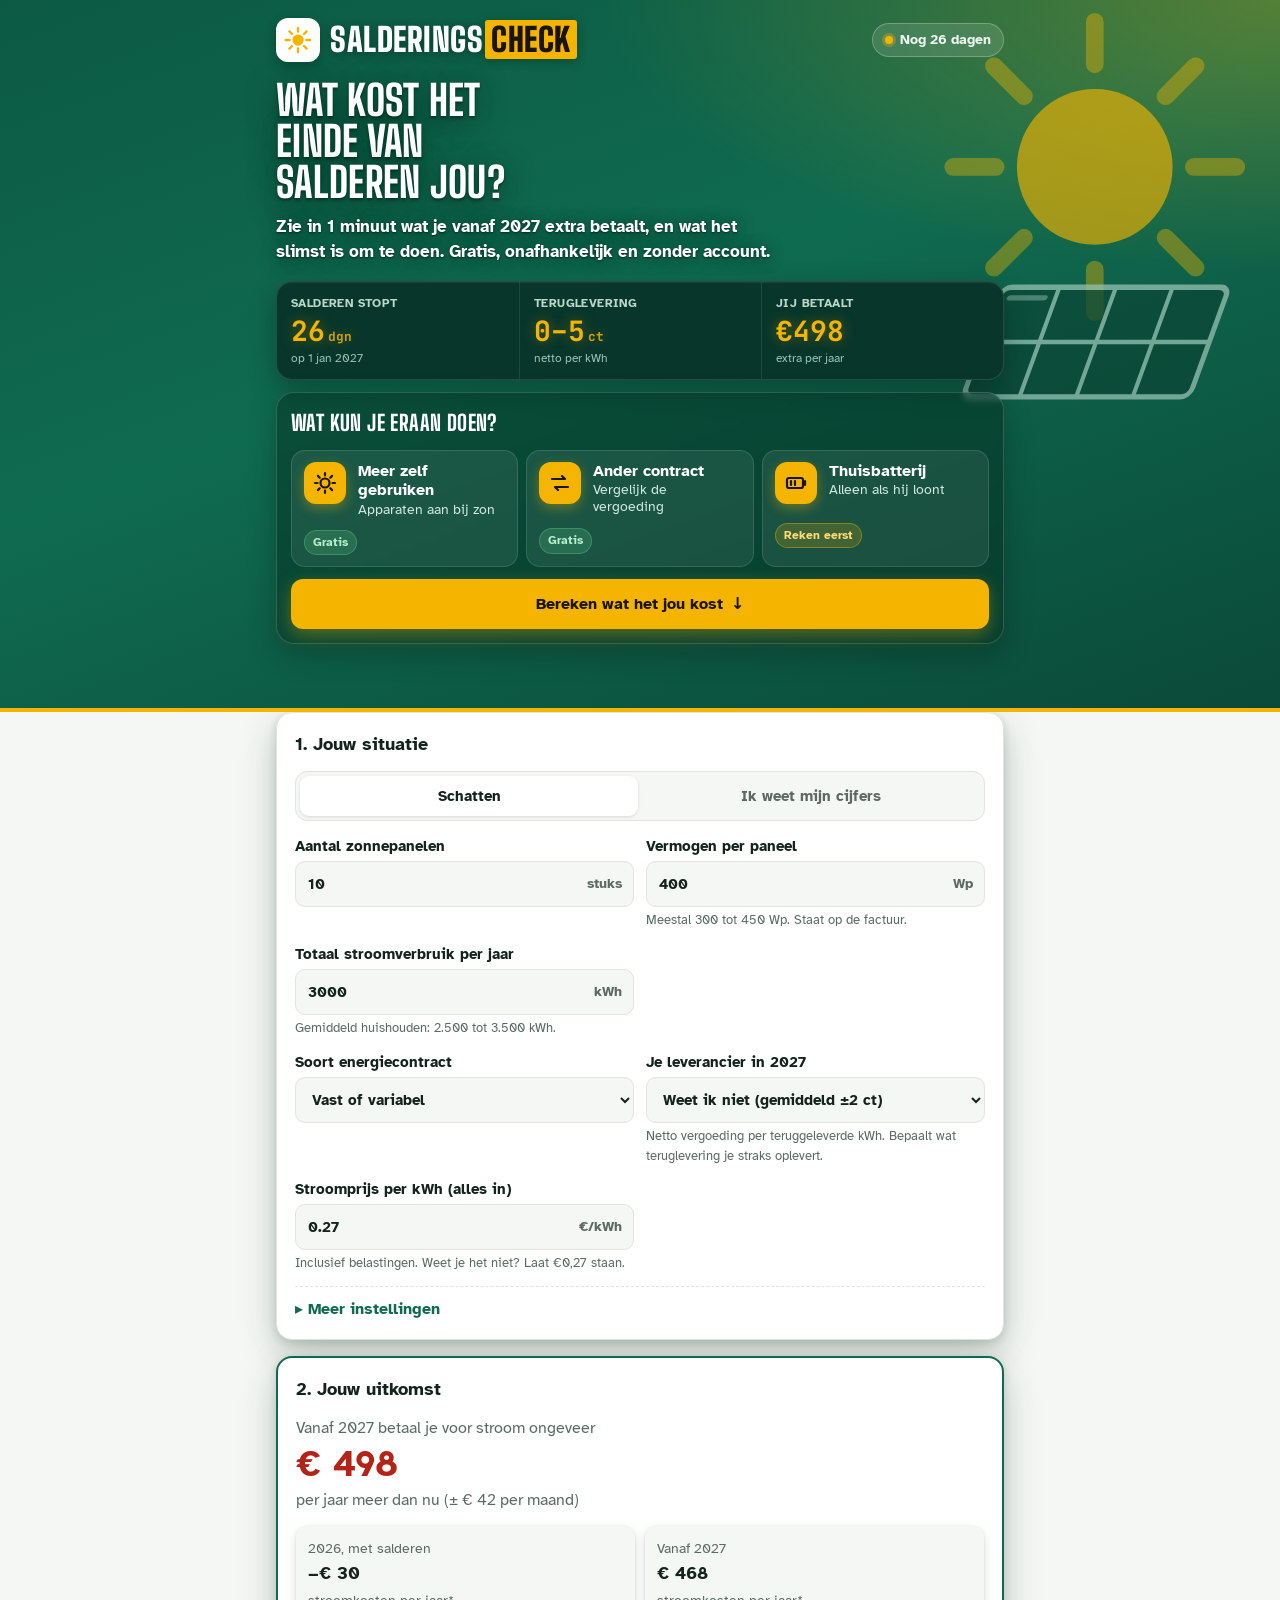
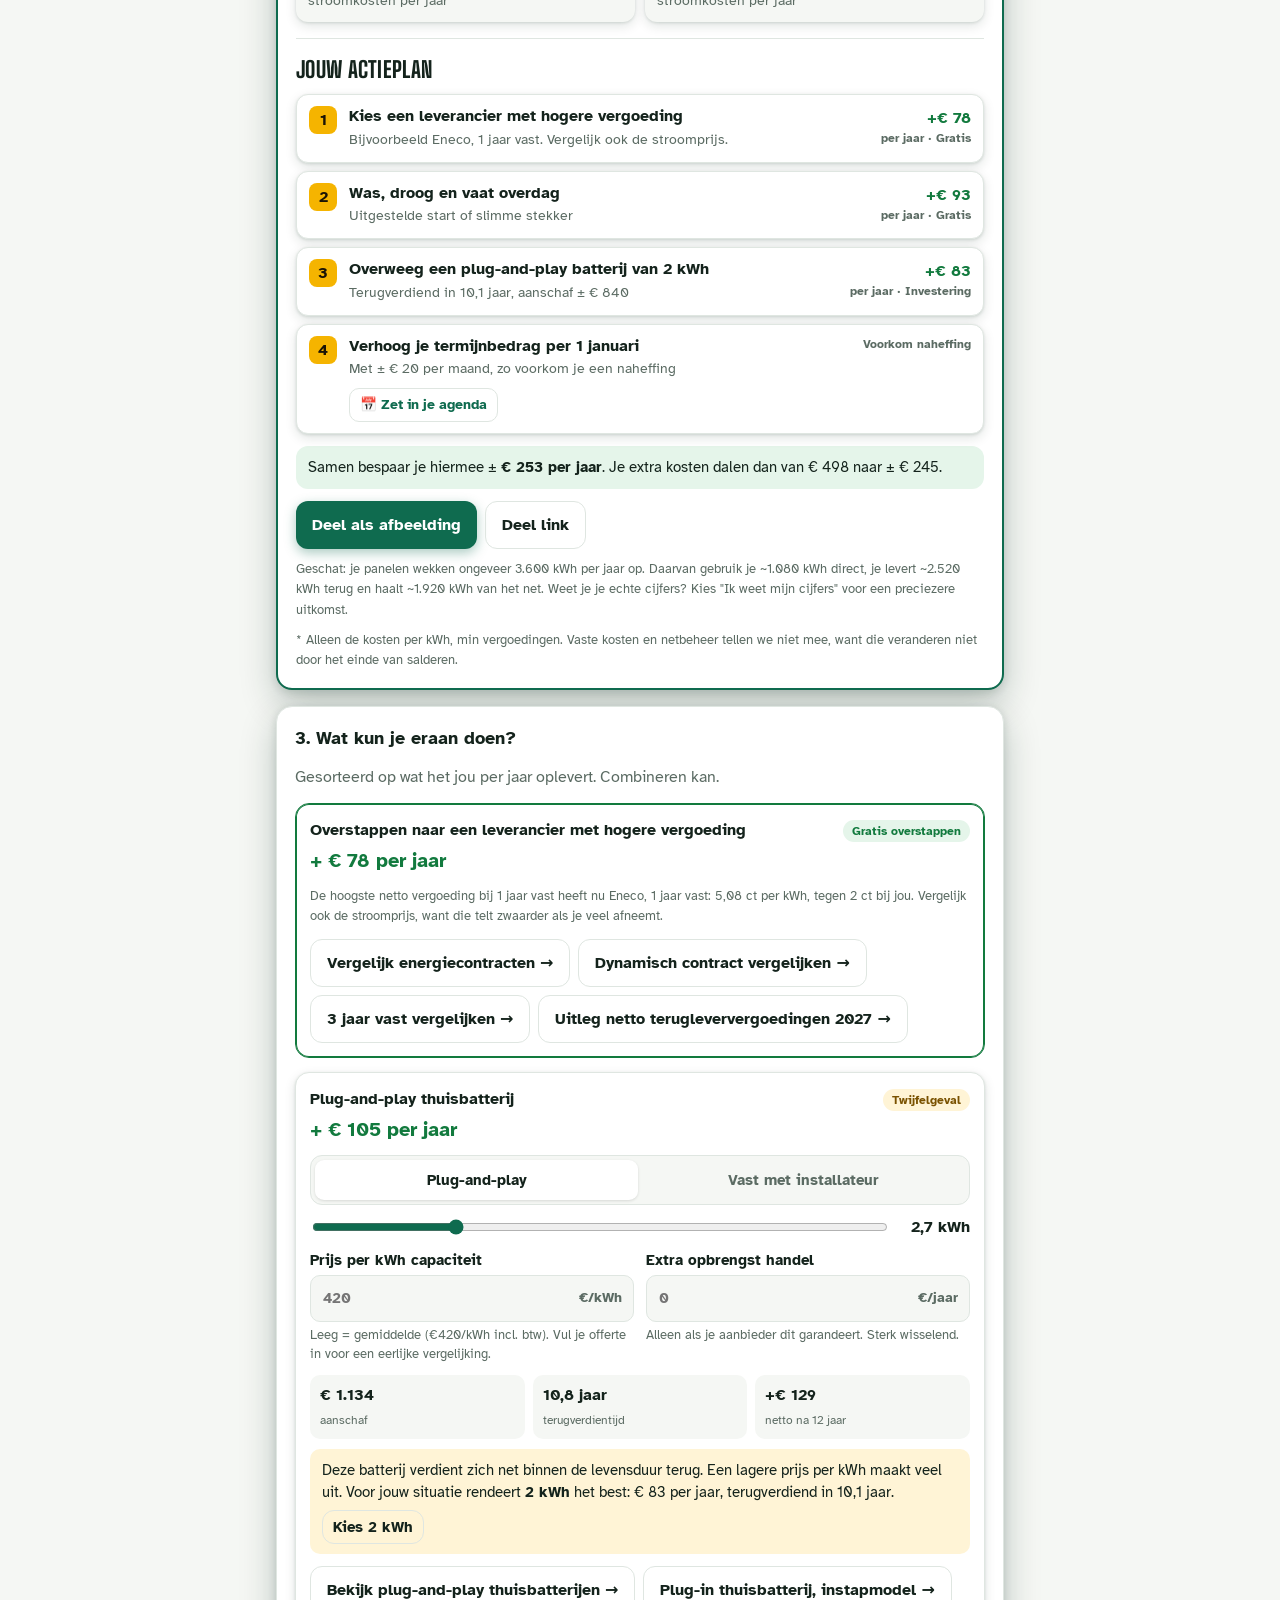
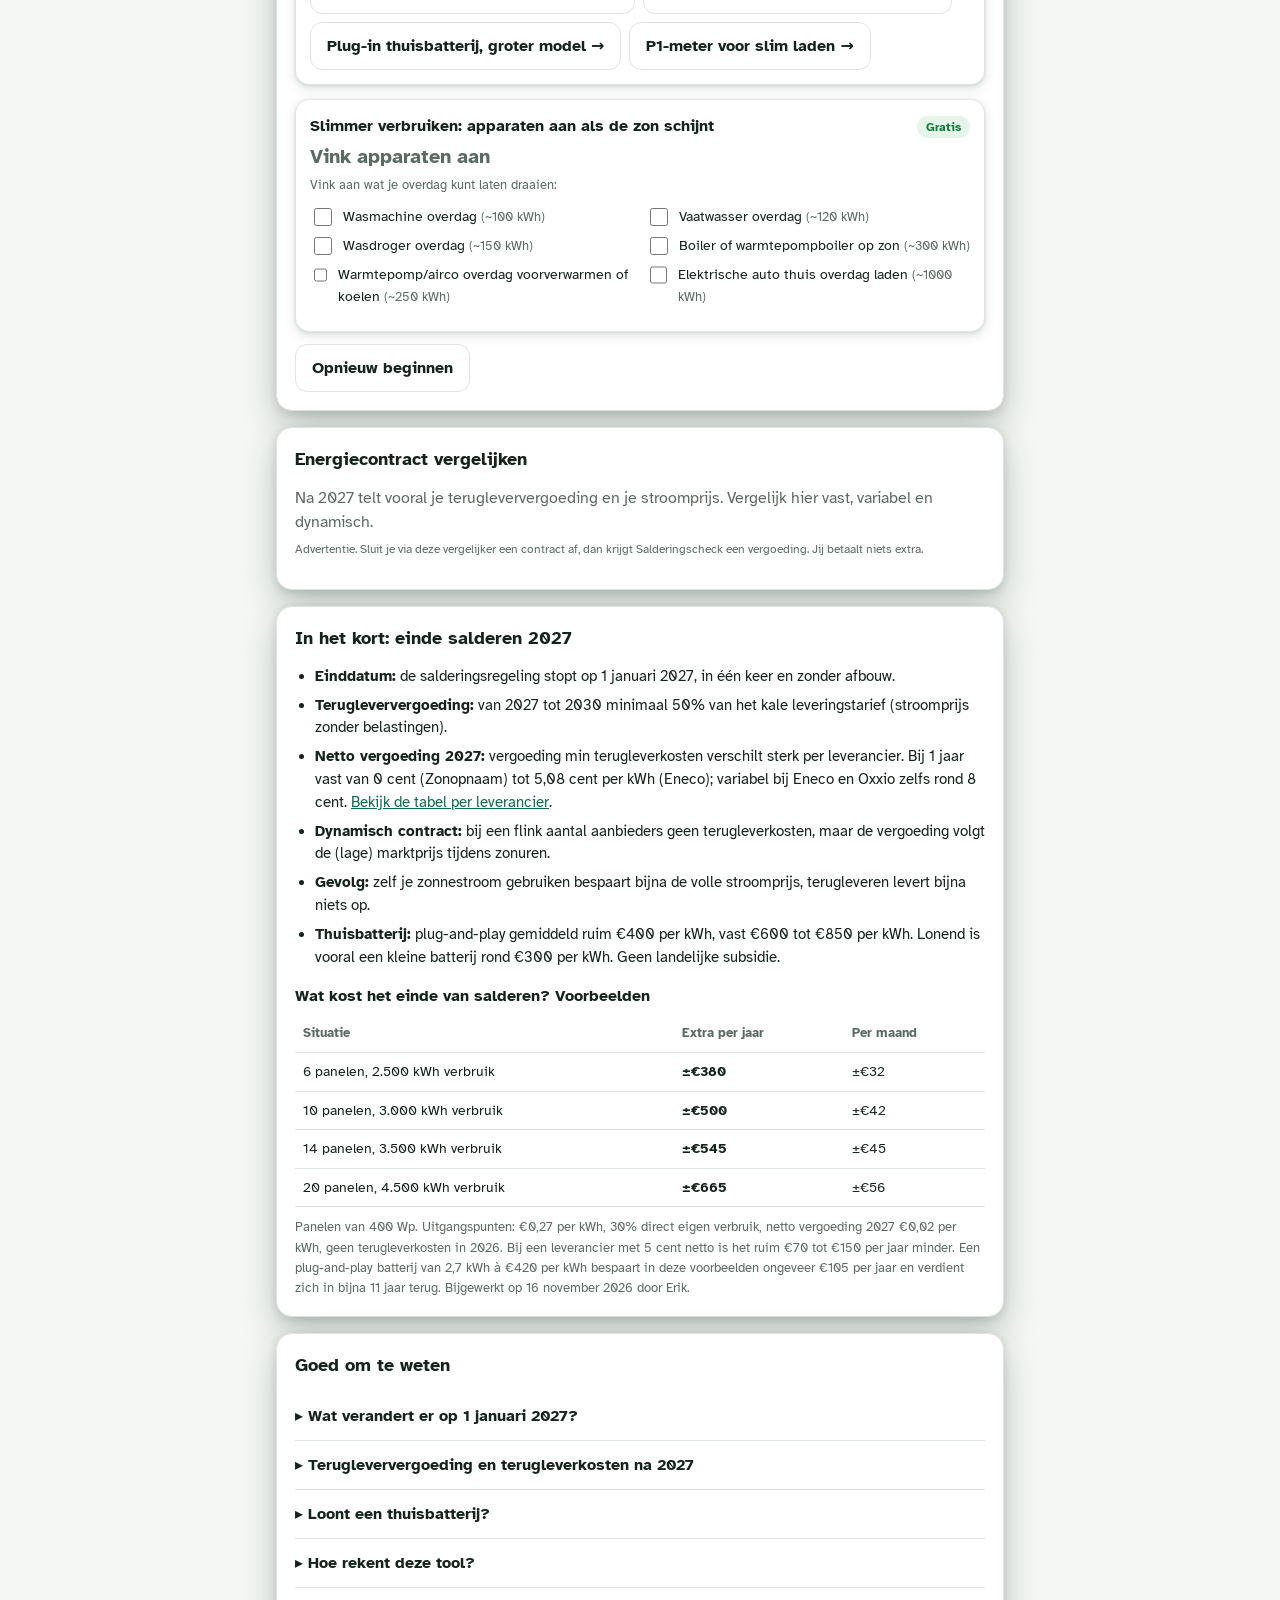
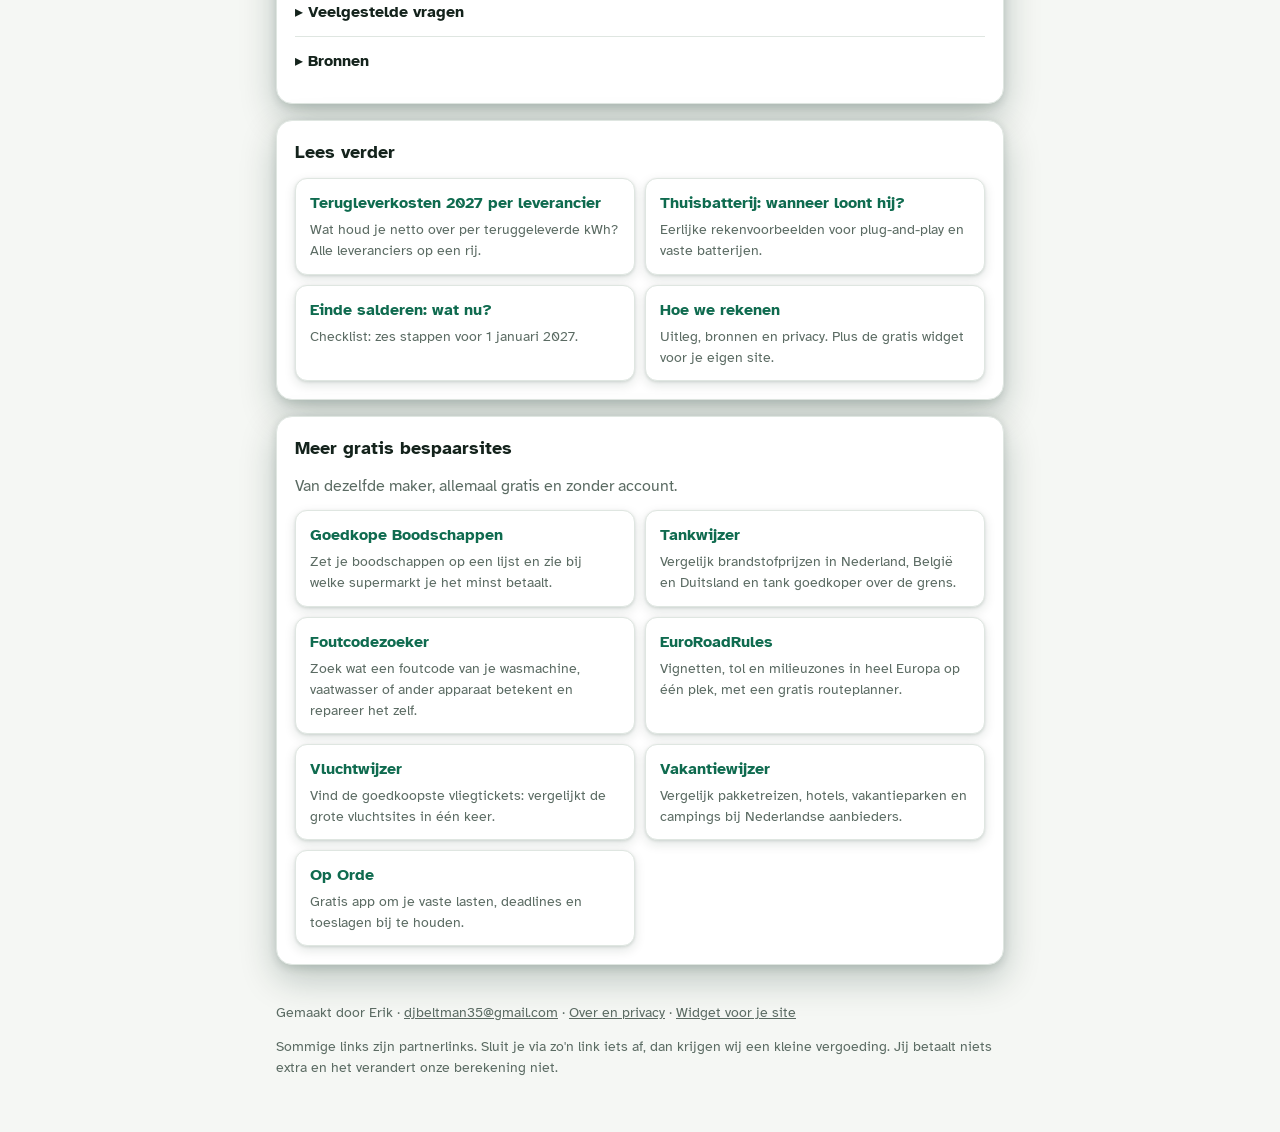
==== index.html @ 7d479063 "Energievergelijker: juiste widgetklasse; sw v23 Co-Authored-By: Claude Opus 5.5 <noreply@anthropic.c" ====
<!DOCTYPE html>
<html lang="nl">
<head>
<meta charset="utf-8">
<meta name="viewport" content="width=device-width, initial-scale=1, viewport-fit=cover">
<title>Salderingscheck 2027: wat kost het einde van salderen jou?</title>
<meta name="description" content="Bereken in 1 minuut wat het einde van de salderingsregeling op 1 januari 2027 jou kost, en of een thuisbatterij, ander contract of slimmer verbruik loont. Gratis, onafhankelijk en zonder registratie.">
<link rel="canonical" href="https://salderingscheck-nl.netlify.app/">
<script data-goatcounter="https://salderingscheck-nl.goatcounter.com/count" async src="//gc.zgo.at/count.js"></script>
<meta name="e0d5a73bd035a1c" content="277030417ea9ada19f69ae08c41fb74b">
<meta name="theme-color" content="#0f6b4f">
<link rel="preload" href="/fonts/big-shoulders-display-800.woff2" as="font" type="font/woff2" crossorigin>
<link rel="preload" href="/fonts/atkinson-hyperlegible-400.woff2" as="font" type="font/woff2" crossorigin>
<link rel="manifest" href="/manifest.webmanifest">
<link rel="icon" href="/icons/icon.svg" type="image/svg+xml">
<link rel="apple-touch-icon" href="/icons/apple-touch-icon.png">
<meta name="apple-mobile-web-app-capable" content="yes">
<meta name="apple-mobile-web-app-title" content="Salderingscheck">
<meta property="og:type" content="website">
<meta property="og:locale" content="nl_NL">
<meta property="og:title" content="Salderingscheck: wat kost het einde van salderen jou?">
<meta property="og:description" content="Gratis rekentool: zie wat je vanaf 2027 extra betaalt en of een thuisbatterij voor jou loont.">
<meta property="og:url" content="https://salderingscheck-nl.netlify.app/">
<meta name="robots" content="max-image-preview:large">
<meta property="og:image" content="https://salderingscheck-nl.netlify.app/icons/og.png">
<meta property="og:image:width" content="1200">
<meta property="og:image:height" content="630">
<meta property="og:image:alt" content="Salderingscheck: wat kost het einde van salderen jou in 2027?">
<meta property="og:site_name" content="Salderingscheck">
<meta name="twitter:card" content="summary_large_image">
<script type="application/ld+json">
{
  "@context": "https://schema.org",
  "@graph": [
    {
      "@type": "Organization",
      "@id": "https://salderingscheck-nl.netlify.app/#org",
      "name": "Salderingscheck",
      "url": "https://salderingscheck-nl.netlify.app/",
      "logo": "https://salderingscheck-nl.netlify.app/icons/icon-512.png",
      "email": "djbeltman35@gmail.com",
      "founder": { "@type": "Person", "name": "Erik" }
    },
    {
      "@type": "WebPage",
      "@id": "https://salderingscheck-nl.netlify.app/#webpage",
      "url": "https://salderingscheck-nl.netlify.app/",
      "name": "Salderingscheck: wat kost het einde van salderen jou?",
      "inLanguage": "nl-NL",
      "datePublished": "2026-11-15",
      "dateModified": "2026-11-16",
      "author": { "@type": "Person", "name": "Erik", "email": "djbeltman35@gmail.com" },
      "publisher": { "@id": "https://salderingscheck-nl.netlify.app/#org" },
      "about": { "@type": "Thing", "name": "Salderingsregeling Nederland, einde per 1 januari 2027" },
      "speakable": { "@type": "SpeakableSpecification", "cssSelector": ["#in-het-kort"] }
    },
    {
      "@type": "WebApplication",
      "name": "Salderingscheck",
      "url": "https://salderingscheck-nl.netlify.app/",
      "applicationCategory": "FinanceApplication",
      "operatingSystem": "Alle",
      "inLanguage": "nl-NL",
      "offers": { "@type": "Offer", "price": "0", "priceCurrency": "EUR" },
      "description": "Bereken wat het einde van de salderingsregeling per 1 januari 2027 jou kost en welke oplossing loont."
    },
    {
      "@type": "FAQPage",
      "mainEntity": [
        { "@type": "Question", "name": "Wanneer stopt de salderingsregeling?",
          "acceptedAnswer": { "@type": "Answer", "text": "De salderingsregeling stopt in één keer op 1 januari 2027. Er is geen afbouw: tot en met 31 december 2026 saldeer je nog volledig, daarna niet meer." } },
        { "@type": "Question", "name": "Wat krijg ik vanaf 2027 voor teruggeleverde stroom?",
          "acceptedAnswer": { "@type": "Answer", "text": "Van 2027 tot 2030 moet je leverancier je minimaal 50% van het kale leveringstarief (de stroomprijs zonder belastingen) betalen. Daar gaan wel terugleverkosten per kWh vanaf. Netto verschilt sterk per leverancier: bij 1 jaar vast van 0 tot ruim 5 cent per kWh (stand november 2026)." } },
        { "@type": "Question", "name": "Loont een thuisbatterij na 2027?",
          "acceptedAnswer": { "@type": "Answer", "text": "Dat hangt af van je teruglevering, je verbruik 's avonds en de prijs per kWh opslag. Een kleine, goedkope batterij verdient zich het snelst terug; een grote batterij met installatie vaak niet binnen de levensduur. Reken het met deze tool uit voor jouw situatie." } },
        { "@type": "Question", "name": "Moet ik mijn energiecontract aanpassen?",
          "acceptedAnswer": { "@type": "Answer", "text": "Vergelijk na 2027 vooral de netto terugleververgoeding (vergoeding min terugleverkosten). Bij veel dynamische contracten betaal je geen terugleverkosten. Wijzigt je contract door het einde van salderen, dan mag je kosteloos opzeggen." } },
        { "@type": "Question", "name": "Verdienen zonnepanelen zich na 2027 nog terug?",
          "acceptedAnswer": { "@type": "Answer", "text": "Ja, volgens de Rijksoverheid verdienen zonnepanelen zich ook na 2027 terug, maar de terugverdientijd kan langer worden. Hoe meer zonnestroom je zelf gebruikt, hoe beter." } }
      ]
    }
  ]
}
</script>
<style>
:root{
  --bg:#f5f7f4;--card:#ffffff;--ink:#14231c;--muted:#5b6b63;--line:#dfe6e1;
  --brand:#0f6b4f;--brand-2:#0b5540;--sun:#f5b400;--sun-soft:#fff6d6;
  --good:#127a3e;--good-soft:#e5f5ea;--bad:#b42318;--bad-soft:#fdecea;--warn:#7a5200;--warn-soft:#fff4d6;
  --radius:16px;--shadow:0 3px 8px rgba(10,40,28,.14),0 14px 36px rgba(10,40,28,.24);--shadow-sm:0 1px 3px rgba(10,40,28,.12),0 4px 12px rgba(10,40,28,.12);
}
@media (prefers-color-scheme:dark){
  :root{--bg:#0e1512;--card:#16201b;--ink:#e8efe9;--muted:#9fb0a7;--line:#26332c;
  --brand:#3fbf8f;--brand-2:#5fd3a5;--sun-soft:#2e2812;--good:#5fd38a;--good-soft:#14301f;--bad:#ff8a80;--bad-soft:#3a1a17;--warn:#f5c451;--warn-soft:#332a10;
  --shadow:0 2px 4px rgba(0,0,0,.45),0 10px 28px rgba(0,0,0,.55);--shadow-sm:0 1px 3px rgba(0,0,0,.5),0 4px 12px rgba(0,0,0,.4)}
}
*{box-sizing:border-box}
html{-webkit-text-size-adjust:100%}
body{margin:0;background:var(--bg);color:var(--ink);font:16px/1.5 "Atkinson Hyperlegible",system-ui,-apple-system,"Segoe UI",Roboto,Arial,sans-serif}
a{color:var(--brand)}
.wrap{max-width:760px;margin:0 auto;padding:0 16px}
@font-face{font-family:'Big Shoulders Display';font-style:normal;font-weight:800;font-display:swap;src:url(/fonts/big-shoulders-display-800.woff2) format('woff2')}
@font-face{font-family:'Big Shoulders Display';font-style:normal;font-weight:900;font-display:swap;src:url(/fonts/big-shoulders-display-900.woff2) format('woff2')}
@font-face{font-family:'Atkinson Hyperlegible';font-style:normal;font-weight:400;font-display:swap;src:url(/fonts/atkinson-hyperlegible-400.woff2) format('woff2')}
@font-face{font-family:'Atkinson Hyperlegible';font-style:normal;font-weight:700;font-display:swap;src:url(/fonts/atkinson-hyperlegible-700.woff2) format('woff2')}
@font-face{font-family:'JetBrains Mono';font-style:normal;font-weight:500 700;font-display:swap;src:url(/fonts/jetbrains-mono-500.woff2) format('woff2')}
.hero{position:relative;overflow:hidden;color:#eaf5ef;padding:18px 0 64px;border-bottom:4px solid var(--sun);
  background:radial-gradient(110% 80% at 100% 0%,rgba(245,180,0,.30) 0%,rgba(245,180,0,0) 48%),linear-gradient(160deg,#0c5a43 0%,#0f6b4f 45%,#0a4a38 100%)}
.hero .deco{position:absolute;right:-90px;top:-20px;width:360px;height:360px;opacity:.6;pointer-events:none;z-index:0}
.hero-in{z-index:1}
@media (min-width:700px){.hero .deco{right:2%;top:-10px;width:460px;height:460px;opacity:.7}}
.hero-in{position:relative;display:flex;flex-direction:column;gap:12px}
.hero .top{display:flex;justify-content:space-between;align-items:center;gap:10px;flex-wrap:wrap;min-width:0}
.brand{min-width:0}
.brand{display:flex;align-items:center;gap:10px;text-decoration:none}
.brand .mark{width:44px;height:44px;border-radius:12px;background:#fff;display:grid;place-items:center;box-shadow:0 4px 12px rgba(0,0,0,.25)}
.brand .mark svg{width:30px;height:30px}
.brand b{font-family:'Big Shoulders Display','Arial Narrow',Impact,sans-serif;font-weight:900;font-size:2.05rem;line-height:1;letter-spacing:.5px;color:#fff;text-transform:uppercase;text-shadow:0 2px 10px rgba(0,25,18,.5)}
.brand b span{background:var(--sun);color:#1a1405;padding:0 6px;margin-left:2px;border-radius:3px;text-shadow:none;box-shadow:0 2px 10px rgba(0,25,18,.35)}
.status{display:inline-flex;align-items:center;gap:7px;font-weight:700;font-size:.85rem;background:rgba(255,255,255,.12);border:1px solid rgba(255,255,255,.25);border-radius:999px;padding:6px 12px;white-space:nowrap}
.status i{width:8px;height:8px;border-radius:50%;background:var(--sun);box-shadow:0 0 0 3px rgba(245,180,0,.3);animation:puls 1.8s infinite}
@keyframes puls{50%{box-shadow:0 0 0 6px rgba(245,180,0,0)}}
@media (prefers-reduced-motion:reduce){.status i{animation:none}}
h1{font-family:'Big Shoulders Display','Arial Narrow',Impact,sans-serif;font-weight:800;text-transform:uppercase;font-size:2.6rem;line-height:.98;letter-spacing:.3px;margin:6px 0 0;color:#fff;max-width:13ch;text-shadow:0 2px 3px rgba(0,25,18,.55),0 6px 28px rgba(0,25,18,.55)}
.lead{margin:0;color:#fff;font-size:1.05rem;font-weight:700;max-width:46ch;text-shadow:0 1px 2px rgba(0,25,18,.7),0 2px 16px rgba(0,25,18,.6)}
.meters{display:grid;grid-template-columns:repeat(3,1fr);background:#08362a;border:1px solid rgba(255,255,255,.12);border-radius:16px;box-shadow:0 10px 28px rgba(0,0,0,.28),inset 0 1px 0 rgba(255,255,255,.06);margin-top:4px}
.meter{padding:12px 12px 12px 14px;border-left:1px solid rgba(255,255,255,.1)}
.meter:first-child{border-left:0}
.meter .lab{font-size:.78rem;color:#b9d8c9;font-weight:700;text-transform:uppercase;letter-spacing:.4px}
.meter .led{font-family:'JetBrains Mono',ui-monospace,monospace;font-weight:700;color:var(--sun);font-size:1.75rem;line-height:1.1;margin:4px 0 2px;text-shadow:0 0 14px rgba(245,180,0,.35);white-space:nowrap}
.meter .led small{font-size:.8rem;margin-left:3px;opacity:.85}
.meter .src{font-size:.75rem;color:#9cc2b1}
@media (max-width:480px){.hero .status{display:none}}
@media (max-width:440px){.brand b{font-size:1.7rem}.brand .mark{width:38px;height:38px;border-radius:10px}.brand .mark svg{width:26px;height:26px}.status{font-size:.76rem;padding:5px 10px;gap:6px}}
@media (max-width:370px){.meter .led{font-size:1.4rem}.brand b{font-size:1.5rem}h1{font-size:2.25rem}.status{font-size:.7rem}}
main{margin-top:-44px}
.card{background:var(--card);border:1px solid var(--line);border-radius:var(--radius);box-shadow:var(--shadow);padding:18px;margin-bottom:16px}
.card h2{font-size:1.15rem;margin:0 0 12px}
.seg{display:flex;background:var(--bg);border:1px solid var(--line);border-radius:12px;padding:4px;gap:4px;margin-bottom:14px}
.seg button{flex:1;border:0;background:transparent;color:var(--muted);font:inherit;font-weight:600;padding:9px 6px;border-radius:9px;cursor:pointer;font-size:.92rem}
.seg button[aria-pressed="true"]{background:var(--card);color:var(--ink);box-shadow:0 1px 3px rgba(0,0,0,.12)}
.grid{display:grid;grid-template-columns:1fr 1fr;gap:12px}
@media (max-width:520px){.grid{grid-template-columns:1fr}}
label.f{display:flex;flex-direction:column;gap:4px;font-weight:600;font-size:.92rem}
label.f small,.hint{font-weight:400;color:var(--muted);font-size:.82rem}
.inp{position:relative;display:flex;align-items:center}
.inp input,select{width:100%;font:inherit;color:var(--ink);background:var(--bg);border:1px solid var(--line);border-radius:10px;padding:11px 12px;min-height:46px}
.inp .unit{position:absolute;right:12px;color:var(--muted);font-size:.85rem;pointer-events:none}
.inp input{padding-right:58px}
input:focus,select:focus,button:focus-visible,summary:focus-visible{outline:3px solid color-mix(in srgb,var(--brand) 40%,transparent);outline-offset:1px}
details.more{margin-top:12px;border-top:1px dashed var(--line);padding-top:10px}
details summary{cursor:pointer;font-weight:600;color:var(--brand);list-style:none}
details summary::-webkit-details-marker{display:none}
details summary::before{content:"▸ ";}
details[open] summary::before{content:"▾ ";}
.result{border:2px solid var(--brand)}
.big{font-size:2.3rem;font-weight:800;line-height:1.1;margin:4px 0}
.big.bad{color:var(--bad)}.big.good{color:var(--good)}
.sub{color:var(--muted);margin:0}
.compare{display:grid;grid-template-columns:1fr 1fr;gap:10px;margin-top:14px}
.compare div{background:var(--bg);border-radius:12px;padding:10px 12px;box-shadow:var(--shadow-sm)}
.compare b{display:block;font-size:1.15rem}
.compare span{color:var(--muted);font-size:.85rem}
.note{font-size:.84rem;color:var(--muted);margin:10px 0 0}
.opt{border:1px solid var(--line);border-radius:14px;padding:14px;margin-top:14px;background:var(--card);box-shadow:var(--shadow-sm)}
.opt.top{border-color:var(--good);box-shadow:0 0 0 1px var(--good) inset}
.opt h3{margin:0 0 4px;font-size:1.02rem;display:flex;justify-content:space-between;gap:10px;align-items:baseline;flex-wrap:wrap}
.pill{font-size:.78rem;font-weight:700;border-radius:999px;padding:2px 9px;white-space:nowrap}
.pill.good{background:var(--good-soft);color:var(--good)}.pill.bad{background:var(--bad-soft);color:var(--bad)}.pill.warn{background:var(--warn-soft);color:var(--warn)}.pill.neutral{background:var(--bg);color:var(--muted)}
.save{font-size:1.25rem;font-weight:800;color:var(--good)}
.save.zero{color:var(--muted)}
.checks{display:grid;grid-template-columns:1fr 1fr;gap:6px 12px;margin:10px 0 4px}
@media (max-width:520px){.checks{grid-template-columns:1fr}}
.checks label{display:flex;gap:8px;align-items:flex-start;font-size:.9rem;cursor:pointer}
.checks input{width:18px;height:18px;margin-top:2px;accent-color:var(--brand)}
.range{display:flex;align-items:center;gap:10px;margin:10px 0}
.range input{flex:1;accent-color:var(--brand)}
.range output{min-width:70px;text-align:right;font-weight:700}
.stats{display:grid;grid-template-columns:repeat(3,minmax(0,1fr));gap:8px;margin-top:10px}
@media (max-width:360px){.stats b{font-size:.88rem}.stats div{padding:8px 7px}}
.stats div{background:var(--bg);border-radius:10px;padding:8px 10px}
.stats b{display:block;font-size:1.02rem}
.stats span{font-size:.78rem;color:var(--muted)}
.verdict{margin-top:10px;padding:10px 12px;border-radius:10px;font-size:.92rem}
.verdict.good{background:var(--good-soft)}.verdict.warn{background:var(--warn-soft)}.verdict.bad{background:var(--bad-soft)}
.btn{display:inline-flex;align-items:center;justify-content:center;gap:8px;font:inherit;font-weight:700;border-radius:12px;padding:11px 16px;min-height:46px;border:0;cursor:pointer;text-decoration:none}
.btn.primary{background:var(--brand);color:#fff;box-shadow:0 4px 12px rgba(15,107,79,.35)}
.btn.primary:hover{background:var(--brand-2)}
.btn.ghost{background:transparent;border:1px solid var(--line);color:var(--ink)}
.actions{display:flex;flex-wrap:wrap;gap:8px;margin-top:12px}
.partner{font-size:.78rem;color:var(--muted);margin-top:6px}
.tip{background:var(--sun-soft);border-radius:12px;padding:12px 14px;font-size:.92rem;margin-top:12px}
.todo{background:rgba(4,40,30,.45);border:1px solid rgba(255,255,255,.16);border-radius:18px;padding:14px;box-shadow:0 10px 28px rgba(0,0,0,.25);backdrop-filter:blur(3px)}
.todo-kop{font-family:'Big Shoulders Display','Arial Narrow',Impact,sans-serif;font-weight:800;text-transform:uppercase;letter-spacing:.4px;font-size:1.35rem;color:#fff;margin:0 0 10px}
.todo-grid{display:grid;gap:8px}
@media (min-width:700px){.todo-grid{grid-template-columns:repeat(3,1fr)}}
.todo-item{display:flex;align-items:center;gap:12px;padding:11px 12px;border-radius:14px;background:rgba(255,255,255,.08);border:1px solid rgba(255,255,255,.12);color:#fff;text-decoration:none;transition:background .15s,transform .15s}
.todo-item:hover{background:rgba(255,255,255,.14);transform:translateY(-1px)}
.ti{flex:none;width:42px;height:42px;border-radius:12px;background:var(--sun);display:grid;place-items:center;box-shadow:0 4px 12px rgba(245,180,0,.35)}
.ti svg{width:24px;height:24px;fill:none;stroke:#1a1405;stroke-width:2.2;stroke-linecap:round;stroke-linejoin:round}
.tt{flex:1;min-width:0;display:flex;flex-direction:column;line-height:1.25}
.tt b{font-size:.98rem}
.tt small{color:#cfe9dd;font-size:.85rem}
.chip{flex:none;font-size:.72rem;font-weight:700;border-radius:999px;padding:3px 8px;background:rgba(95,211,138,.2);color:#b6f0c9;border:1px solid rgba(95,211,138,.35)}
.chip.alt{background:rgba(245,180,0,.18);color:#ffd977;border-color:rgba(245,180,0,.4)}
@media (min-width:700px){.todo-item{flex-wrap:wrap;align-items:flex-start}.tt{flex-basis:calc(100% - 60px)}}
.todo-cta{display:flex;justify-content:center;align-items:center;gap:8px;margin-top:12px;background:var(--sun);color:#1a1405;font-weight:700;font-size:1.02rem;text-decoration:none;border-radius:12px;padding:13px 16px;min-height:48px;box-shadow:0 6px 18px rgba(245,180,0,.35)}
.todo-cta:hover{filter:brightness(1.05)}
.sitegrid{display:grid;grid-template-columns:1fr 1fr;gap:10px;margin-top:12px}
@media (max-width:520px){.sitegrid{grid-template-columns:1fr}}
.site{display:flex;flex-direction:column;gap:4px;padding:12px 14px;border:1px solid var(--line);border-radius:12px;background:var(--card);box-shadow:var(--shadow-sm);text-decoration:none;color:var(--ink);transition:transform .15s,box-shadow .15s}
.site:hover{transform:translateY(-2px);box-shadow:var(--shadow)}
.site b{color:var(--brand)}
.site span{font-size:.88rem;color:var(--muted)}
.mt12{margin-top:12px}.mt10{margin-top:10px}.noscript{padding:16px}
.plan{margin-top:16px;border-top:1px solid var(--line);padding-top:14px}
.plan-kop{font-family:'Big Shoulders Display','Arial Narrow',Impact,sans-serif;font-weight:800;text-transform:uppercase;font-size:1.4rem;letter-spacing:.3px;margin:0 0 8px}
.plansteps{list-style:none;counter-reset:p;padding:0;margin:0;display:grid;gap:8px}
.plansteps li{counter-increment:p;position:relative;display:flex;gap:12px;align-items:flex-start;padding:11px 12px;border:1px solid var(--line);border-radius:12px;background:var(--card);box-shadow:var(--shadow-sm)}
.plansteps li::before{content:counter(p);flex:none;width:28px;height:28px;border-radius:8px;background:var(--sun);color:#1a1405;font-weight:700;display:grid;place-items:center}
.plansteps li.niet::before{content:"✕";background:var(--bad-soft);color:var(--bad)}
.plansteps .pt{flex:1;min-width:0}
.plansteps .pt b{display:block;font-size:.98rem;line-height:1.3}
.plansteps .pt small{color:var(--muted);font-size:.85rem}
.plansteps .pw{flex:none;text-align:right;font-weight:800;color:var(--good);white-space:nowrap}
.plansteps .pw small{display:block;font-weight:600;color:var(--muted);font-size:.72rem}
@media (max-width:520px){.plansteps li{flex-wrap:wrap}.plansteps .pt{flex-basis:calc(100% - 40px)}.plansteps .pw{width:100%;padding-left:40px;text-align:left;display:flex;gap:8px;align-items:baseline}.plansteps .pw small{display:inline}}
.plan-tot{margin:12px 0 0;padding:10px 12px;border-radius:12px;background:var(--good-soft);font-size:.95rem}
.plan-tot:empty{display:none}
.stickybar{position:fixed;left:12px;right:12px;bottom:calc(12px + env(safe-area-inset-bottom));z-index:8;display:flex;align-items:center;justify-content:space-between;gap:10px;padding:10px 12px 10px 16px;border-radius:14px;background:#08362a;color:#fff;box-shadow:0 10px 28px rgba(0,0,0,.35);border:1px solid rgba(255,255,255,.14)}
.stickybar[hidden]{display:none}
.stickybar b{color:var(--sun);font-family:'JetBrains Mono',ui-monospace,monospace;font-size:1.15rem;margin-left:4px}
.stickybar a{background:var(--sun);color:#1a1405;font-weight:700;text-decoration:none;border-radius:10px;padding:9px 12px;white-space:nowrap}
@media (min-width:761px){.stickybar{display:none!important}}
.ics{margin-top:8px;display:inline-flex;align-items:center;gap:6px;font:inherit;font-size:.85rem;font-weight:700;color:var(--brand);background:transparent;border:1px solid var(--line);border-radius:10px;padding:6px 10px;cursor:pointer}
.facts{padding-left:20px;margin:0}
.facts li{margin-bottom:6px;font-size:.95rem}
.tabletitle{font-size:1rem;margin:16px 0 8px}
.tablewrap{overflow-x:auto}
table{border-collapse:collapse;width:100%;font-size:.9rem}
th,td{text-align:left;padding:8px 8px;border-bottom:1px solid var(--line)}
td:not(:first-child),th:not(:first-child){white-space:nowrap}
th{color:var(--muted);font-weight:600;font-size:.82rem}
.info details{border-bottom:1px solid var(--line);padding:12px 0}
.info details:last-child{border-bottom:0}
.info summary{color:var(--ink);font-size:1rem}
.info p,.info li{color:var(--ink);font-size:.95rem}
.info ul{padding-left:20px}
.toast{position:fixed;left:50%;bottom:24px;transform:translateX(-50%);background:#14231c;color:#fff;padding:10px 16px;border-radius:10px;font-size:.92rem;opacity:0;transition:opacity .2s;pointer-events:none;z-index:9}
.toast.show{opacity:1}
footer{color:var(--muted);font-size:.86rem;padding:8px 0 40px}
footer a{color:var(--muted)}
.sr{position:absolute;width:1px;height:1px;overflow:hidden;clip:rect(0 0 0 0)}
.hidden{display:none!important}
#install{display:none}
@media print{.hero{padding-bottom:16px;background:none;color:#000}.hero .deco,.meters{display:none}main{margin-top:0}.actions,#install,.info,footer .sites{display:none}}
</style>
</head>
<body>
<header class="hero">
  <svg class="deco" viewBox="0 0 260 260" aria-hidden="true">
    <g stroke="#f5b400" stroke-width="10" stroke-linecap="round" opacity=".55"><path d="M170 18v24M170 158v24M90 100h24M226 100h24M113 43l17 17M210 140l17 17M113 157l17-17M210 60l17-17"/></g>
    <circle cx="170" cy="100" r="44" fill="#f5b400" opacity=".9"/>
    <g transform="translate(118 168) skewX(-20)" opacity=".75"><rect width="128" height="62" rx="5" fill="#0a3d2f" stroke="#cfe9dd" stroke-width="3"/><path d="M32 0v62M64 0v62M96 0v62M0 31h128" stroke="#cfe9dd" stroke-width="2.5"/><path d="M6 6h20" stroke="#ffffff" stroke-width="3" stroke-linecap="round" opacity=".5"/></g>
  </svg>
  <div class="wrap hero-in">
    <div class="top">
      <a class="brand" href="/">
        <span class="mark" aria-hidden="true"><svg viewBox="0 0 64 64"><circle cx="32" cy="32" r="12" fill="#f5b400"/><g stroke="#f5b400" stroke-width="5" stroke-linecap="round"><path d="M32 6v8M32 50v8M6 32h8M50 32h8M13.6 13.6l5.6 5.6M44.8 44.8l5.6 5.6M13.6 50.4l5.6-5.6M44.8 19.2l5.6-5.6"/></g></svg></span>
        <b>Salderings<span>check</span></b>
      </a>
      <span class="status"><i></i><span id="countdown">1 jan 2027</span></span>
    </div>
    <h1>Wat kost het einde van salderen jou?</h1>
    <p class="lead">Zie in 1 minuut wat je vanaf 2027 extra betaalt, en wat het slimst is om te doen. Gratis, onafhankelijk en zonder account.</p>
    <section class="meters" aria-label="Kerncijfers">
      <div class="meter"><div class="lab">Salderen stopt</div><div class="led" id="ledDagen">47<small>dgn</small></div><div class="src">op 1 jan 2027</div></div>
      <div class="meter"><div class="lab">Terug&shy;levering</div><div class="led">0–5<small>ct</small></div><div class="src">netto per kWh</div></div>
      <div class="meter"><div class="lab">Jij betaalt</div><div class="led" id="heroExtra">€498</div><div class="src">extra per jaar</div></div>
    </section>
    <div class="todo" aria-labelledby="todo-kop">
      <h2 id="todo-kop" class="todo-kop">Wat kun je eraan doen?</h2>
      <div class="todo-grid">
        <a class="todo-item" href="#h-opties">
          <span class="ti" aria-hidden="true"><svg viewBox="0 0 24 24"><circle cx="12" cy="12" r="4.5"/><path d="M12 2v2.5M12 19.5V22M2 12h2.5M19.5 12H22M4.9 4.9l1.8 1.8M17.3 17.3l1.8 1.8M4.9 19.1l1.8-1.8M17.3 6.7l1.8-1.8"/></svg></span>
          <span class="tt"><b>Meer zelf gebruiken</b><small>Apparaten aan bij zon</small></span>
          <span class="chip">Gratis</span>
        </a>
        <a class="todo-item" href="#h-opties">
          <span class="ti" aria-hidden="true"><svg viewBox="0 0 24 24"><path d="M4 8h13l-3-3M20 16H7l3 3"/></svg></span>
          <span class="tt"><b>Ander contract</b><small>Vergelijk de vergoeding</small></span>
          <span class="chip">Gratis</span>
        </a>
        <a class="todo-item" href="#h-opties">
          <span class="ti" aria-hidden="true"><svg viewBox="0 0 24 24"><rect x="3" y="7" width="16" height="10" rx="2"/><path d="M21 10v4M7 10v4M11 10v4"/></svg></span>
          <span class="tt"><b>Thuisbatterij</b><small>Alleen als hij loont</small></span>
          <span class="chip alt">Reken eerst</span>
        </a>
      </div>
      <a href="#h-invoer" class="todo-cta">Bereken wat het jou kost <span aria-hidden="true">↓</span></a>
    </div>
  </div>
</header>

<main class="wrap">
  <section class="card" aria-labelledby="h-invoer">
    <h2 id="h-invoer">1. Jouw situatie</h2>
    <div class="seg" role="group" aria-label="Invoermethode">
      <button type="button" data-modus="schatten" aria-pressed="true">Schatten</button>
      <button type="button" data-modus="exact" aria-pressed="false">Ik weet mijn cijfers</button>
    </div>

    <div id="blok-schatten" class="grid">
      <label class="f">Aantal zonnepanelen
        <span class="inp"><input id="panelen" type="number" inputmode="numeric" min="0" max="200" step="1" value="10"><span class="unit">stuks</span></span>
      </label>
      <label class="f">Vermogen per paneel
        <span class="inp"><input id="wp" type="number" inputmode="numeric" min="100" max="1000" step="10" value="400"><span class="unit">Wp</span></span>
        <small>Meestal 300 tot 450 Wp. Staat op de factuur.</small>
      </label>
      <label class="f">Totaal stroomverbruik per jaar
        <span class="inp"><input id="verbruik" type="number" inputmode="numeric" min="0" step="100" value="3000"><span class="unit">kWh</span></span>
        <small>Gemiddeld huishouden: 2.500 tot 3.500 kWh.</small>
      </label>
    </div>

    <div id="blok-exact" class="grid hidden">
      <label class="f">Stroom van het net per jaar
        <span class="inp"><input id="afname" type="number" inputmode="numeric" min="0" step="10" value="2000"><span class="unit">kWh</span></span>
        <small>Op je jaarafrekening: "levering" of "afname" (normaal + dal).</small>
      </label>
      <label class="f">Teruggeleverd per jaar
        <span class="inp"><input id="teruglevering" type="number" inputmode="numeric" min="0" step="10" value="2500"><span class="unit">kWh</span></span>
        <small>Op je jaarafrekening: "teruglevering" (normaal + dal).</small>
      </label>
    </div>

    <div class="grid mt12">
      <label class="f">Soort energiecontract
        <select id="contract">
          <option value="vast">Vast of variabel</option>
          <option value="dynamisch">Dynamisch (uurprijzen)</option>
        </select>
      </label>
      <label class="f">Je leverancier in 2027
        <select id="leverancier">
          <option value="">Weet ik niet (gemiddeld ±2 ct)</option>
        </select>
        <small>Netto vergoeding per teruggeleverde kWh. Bepaalt wat teruglevering je straks oplevert.</small>
      </label>
      <label class="f">Stroomprijs per kWh (alles in)
        <span class="inp"><input id="stroomprijs" type="number" inputmode="decimal" min="0.05" max="1.5" step="0.01" value="0.27"><span class="unit">€/kWh</span></span>
        <small>Inclusief belastingen. Weet je het niet? Laat €0,27 staan.</small>
      </label>
    </div>

    <details class="more">
      <summary>Meer instellingen</summary>
      <div class="grid mt10">
        <label class="f">Terugleverkosten nu, per jaar
          <span class="inp"><input id="tlkNu" type="number" inputmode="decimal" min="0" step="10" value="0"><span class="unit">€/jaar</span></span>
          <small>Betaal je in 2026 al terugleverkosten? Vul het jaarbedrag in (staat op je jaarafrekening).</small>
        </label>
        <label class="f">Vergoeding nu voor je overschot
          <span class="inp"><input id="vergoedingNu" type="number" inputmode="decimal" step="0.005" value="0.05"><span class="unit">€/kWh</span></span>
          <small>Voor wat je meer teruglevert dan je afneemt (netto, 2026).</small>
        </label>
        <label class="f">Netto vergoeding 2027, vast/variabel
          <span class="inp"><input id="netto27Vast" type="number" inputmode="decimal" step="0.001" value="0.02"><span class="unit">€/kWh</span></span>
          <small>Vergoeding min terugleverkosten. Wordt ingevuld als je je leverancier kiest.</small>
        </label>
        <label class="f">Netto vergoeding 2027, dynamisch
          <span class="inp"><input id="netto27Dyn" type="number" inputmode="decimal" step="0.005" value="0.03"><span class="unit">€/kWh</span></span>
          <small>Schatting: marktprijs tijdens zonuren, vaak zonder terugleverkosten.</small>
        </label>
      </div>
    </details>
  </section>

  <section class="card result" aria-live="polite" aria-labelledby="h-uitkomst">
    <h2 id="h-uitkomst">2. Jouw uitkomst</h2>
    <p class="sub" id="uitkomst-intro">Vanaf 2027 betaal je voor stroom ongeveer</p>
    <div class="big bad" id="extra">€ 0</div>
    <p class="sub" id="extra-sub">per jaar meer dan nu</p>
    <div class="compare">
      <div><span>2026, met salderen</span><b id="kostenNu">€ 0</b><span>stroomkosten per jaar*</span></div>
      <div><span>Vanaf 2027</span><b id="kosten27">€ 0</b><span>stroomkosten per jaar*</span></div>
    </div>
    <div class="plan" id="plan-wrap">
      <h3 class="plan-kop">Jouw actieplan</h3>
      <ol class="plansteps" id="plan"></ol>
      <p class="plan-tot" id="plan-tot"></p>
      <div class="actions">
        <button class="btn primary" type="button" id="deelbeeld">Deel als afbeelding</button>
        <button class="btn ghost" type="button" id="deel">Deel link</button>
      </div>
    </div>
    <p class="note" id="profiel-note"></p>
    <p class="note">* Alleen de kosten per kWh, min vergoedingen. Vaste kosten en netbeheer tellen we niet mee, want die veranderen niet door het einde van salderen.</p>
  </section>

  <section class="card" aria-labelledby="h-opties">
    <h2 id="h-opties">3. Wat kun je eraan doen?</h2>
    <p class="sub">Gesorteerd op wat het jou per jaar oplevert. Combineren kan.</p>
    <div id="opties"></div>
    <div class="actions">
      <button class="btn ghost" type="button" id="install">Installeer als app</button>
      <button class="btn ghost" type="button" id="reset">Opnieuw beginnen</button>
    </div>
  </section>

  <section class="card" aria-labelledby="h-energie" id="energie-vergelijken">
    <h2 id="h-energie">Energiecontract vergelijken</h2>
    <p class="sub">Na 2027 telt vooral je terugleververgoeding en je stroomprijs. Vergelijk hier vast, variabel en dynamisch.</p>
    <script src="https://daisycon.tools/energy-nl/app.js" defer></script>
    <div class="dc-tool dc-energy-tool" data-config='{"mediaId": 448534, "subId": "salderingscheck", "language": "nl", "filter": {}}'></div>
    <p class="partner">Advertentie. Sluit je via deze vergelijker een contract af, dan krijgt Salderingscheck een vergoeding. Jij betaalt niets extra.</p>
  </section>

  <section class="card" aria-labelledby="h-kort" id="in-het-kort">
    <h2 id="h-kort">In het kort: einde salderen 2027</h2>
    <ul class="facts">
      <li><strong>Einddatum:</strong> de salderingsregeling stopt op 1 januari 2027, in één keer en zonder afbouw.</li>
      <li><strong>Terugleververgoeding:</strong> van 2027 tot 2030 minimaal 50% van het kale leveringstarief (stroomprijs zonder belastingen).</li>
      <li><strong>Netto vergoeding 2027:</strong> vergoeding min terugleverkosten verschilt sterk per leverancier. Bij 1 jaar vast van 0 cent (Zonopnaam) tot 5,08 cent per kWh (Eneco); variabel bij Eneco en Oxxio zelfs rond 8 cent. <a href="/terugleverkosten-2027/">Bekijk de tabel per leverancier</a>.</li>
      <li><strong>Dynamisch contract:</strong> bij een flink aantal aanbieders geen terugleverkosten, maar de vergoeding volgt de (lage) marktprijs tijdens zonuren.</li>
      <li><strong>Gevolg:</strong> zelf je zonnestroom gebruiken bespaart bijna de volle stroomprijs, terugleveren levert bijna niets op.</li>
      <li><strong>Thuisbatterij:</strong> plug-and-play gemiddeld ruim €400 per kWh, vast €600 tot €850 per kWh. Lonend is vooral een kleine batterij rond €300 per kWh. Geen landelijke subsidie.</li>
    </ul>
    <h3 class="tabletitle">Wat kost het einde van salderen? Voorbeelden</h3>
    <div class="tablewrap">
      <table>
        <caption class="sr">Geschatte extra stroomkosten per jaar vanaf 2027, bij een vast of variabel contract en €0,27 per kWh</caption>
        <thead><tr><th scope="col">Situatie</th><th scope="col">Extra per jaar</th><th scope="col">Per maand</th></tr></thead>
        <tbody>
          <tr><td>6 panelen, 2.500 kWh verbruik</td><td><strong>±€380</strong></td><td>±€32</td></tr>
          <tr><td>10 panelen, 3.000 kWh verbruik</td><td><strong>±€500</strong></td><td>±€42</td></tr>
          <tr><td>14 panelen, 3.500 kWh verbruik</td><td><strong>±€545</strong></td><td>±€45</td></tr>
          <tr><td>20 panelen, 4.500 kWh verbruik</td><td><strong>±€665</strong></td><td>±€56</td></tr>
        </tbody>
      </table>
    </div>
    <p class="note">Panelen van 400 Wp. Uitgangspunten: €0,27 per kWh, 30% direct eigen verbruik, netto vergoeding 2027 €0,02 per kWh, geen terugleverkosten in 2026. Bij een leverancier met 5 cent netto is het ruim €70 tot €150 per jaar minder. Een plug-and-play batterij van 2,7 kWh à €420 per kWh bespaart in deze voorbeelden ongeveer €105 per jaar en verdient zich in bijna 11 jaar terug. Bijgewerkt op <time datetime="2026-11-16">16 november 2026</time> door Erik.</p>
  </section>

  <section class="card info" aria-labelledby="h-info">
    <h2 id="h-info">Goed om te weten</h2>
    <details>
      <summary>Wat verandert er op 1 januari 2027?</summary>
      <p>De salderingsregeling stopt in één keer op 1 januari 2027, zonder afbouw. Nu mag je je teruggeleverde stroom nog wegstrepen tegen je afname, inclusief energiebelasting en btw. Vanaf 2027 betaal je voor alle stroom die je van het net haalt de volle prijs, en krijg je voor teruggeleverde stroom alleen een terugleververgoeding.</p>
      <p>Hoe meer je teruglevert, hoe groter het verschil. Daarom loont het vanaf 2027 vooral om je zonnestroom zelf te gebruiken.</p>
    </details>
    <details>
      <summary>Terugleververgoeding en terugleverkosten na 2027</summary>
      <p>Van 2027 tot 2030 moet je leverancier je minimaal 50% van het kale leveringstarief betalen: de stroomprijs zonder energiebelasting en btw. Daar staan terugleverkosten per kWh tegenover. Wat je netto overhoudt, verschilt sterk per leverancier. Bij 1 jaar vast loopt dat van 0 tot ruim 5 cent per kWh, bij sommige variabele contracten rond 8 cent. Zie de <a href="/terugleverkosten-2027/">tabel per leverancier</a>.</p>
      <p>Bij een flink aantal dynamische contracten betaal je geen terugleverkosten. Je vergoeding volgt dan wel de marktprijs, en die is laag als de zon fel schijnt. Vergelijk daarom altijd de <strong>netto</strong> vergoeding: vergoeding min terugleverkosten.</p>
      <p>Wijzigt je contract door het einde van salderen? Dan mag je het kosteloos opzeggen.</p>
    </details>
    <details>
      <summary>Loont een thuisbatterij?</summary>
      <p>Een thuisbatterij slaat je zonnestroom van overdag op voor 's avonds. Elke opgeslagen kWh bespaart je bijna de volle stroomprijs, in plaats van de paar cent vergoeding die je voor teruglevering krijgt. Maar de batterij moet zichzelf wel terugverdienen binnen de levensduur van 10 tot 15 jaar.</p>
      <ul>
        <li><strong>Prijs per kWh is alles.</strong> Plug-and-play batterijen kosten gemiddeld ruim €400 per kWh. Vaste installaties €600 tot €850 per kWh. Test-Aankoop adviseert te mikken op rond €300, en niet meer dan €450 per kWh.</li>
        <li><strong>Niet te groot.</strong> De eerste kWh opslag verdienen het meest. Een te grote batterij vult zich vaak niet helemaal.</li>
        <li><strong>Plug-and-play:</strong> via het stopcontact mag hij wettelijk maximaal 800 watt terugleveren aan je huis.</li>
        <li><strong>Btw terugvragen</strong> kan onder voorwaarden, als je handelt in stroom (bijvoorbeeld met een dynamisch contract en energiemanagementsysteem). Je draagt dan wel een vast bedrag van ongeveer €15 per kWh capaciteit af.</li>
        <li>Een landelijke subsidie voor thuisbatterijen is er in 2026 niet. Pas op voor advertenties die dat beweren.</li>
      </ul>
      <p>De ACM waarschuwt dat veel aanbieders het te rooskleurig voorstellen. Deze tool rekent bewust voorzichtig.</p>
    </details>
    <details>
      <summary>Hoe rekent deze tool?</summary>
      <ul>
        <li><strong>Schatten:</strong> opwek = aantal panelen × wattpiek × 0,9 kWh per jaar. We gaan uit van 30% direct eigen verbruik (maximaal de helft van je verbruik).</li>
        <li><strong>2026:</strong> je teruglevering wordt weggestreept tegen je afname. Over een eventueel overschot krijg je de vergoeding die je instelt.</li>
        <li><strong>2027:</strong> je betaalt al je afname tegen de stroomprijs en krijgt voor alle teruglevering de netto vergoeding.</li>
        <li><strong>Batterij:</strong> 90% bruikbare capaciteit, 90% rendement, en afnemende meeropbrengst bij grotere batterijen. Maximaal 70% van je teruglevering en 60% van je afname kan via de batterij. Levensduur 12 jaar. Extra opbrengst uit handel tellen we alleen mee als je die zelf invult.</li>
        <li><strong>Slimmer verbruiken:</strong> grove schatting van het deel dat je per apparaat naar zonuren kunt verschuiven.</li>
      </ul>
      <p>Alle berekeningen gebeuren in je eigen browser: wat je invult, verlaat je toestel niet. We tellen alleen anonieme bezoeken met GoatCounter, zonder cookies.</p>
    </details>
    <details>
      <summary>Veelgestelde vragen</summary>
      <p><strong>Geldt het einde ook als mijn vaste contract na 2027 doorloopt?</strong><br>Ja. Het wettelijke einde geldt voor iedereen, ook met een vast contract dat doorloopt.</p>
      <p><strong>Verdienen zonnepanelen zich nog terug?</strong><br>Ja, volgens de Rijksoverheid ook na 2027, maar het kan langer duren. Hoe meer je zelf gebruikt, hoe sneller.</p>
      <p><strong>Wat verandert er aan de energiebelasting?</strong><br>De energiebelasting op stroom daalt in 2027 licht, van €0,1108 naar €0,1065 per kWh (inclusief btw). Netbeheerkosten stijgen wel.</p>
      <p><strong>Ik lever meer terug dan ik verbruik. Wat dan?</strong><br>Dan merk je het einde van salderen extra sterk, omdat je straks voor alle teruglevering alleen de lage vergoeding krijgt. Zelf meer gebruiken (batterij, boiler, auto laden overdag) helpt het meest.</p>
    </details>
    <details>
      <summary>Bronnen</summary>
      <ul>
        <li><a href="https://www.rijksoverheid.nl/onderwerpen/energie-thuis/salderingsregeling" rel="noopener" target="_blank">Rijksoverheid: salderingsregeling</a></li>
        <li><a href="https://selectra.nl/energie/zonnepanelen/salderingsregeling" rel="noopener" target="_blank">Selectra: einde salderingsregeling</a></li>
        <li><a href="https://www.energievergelijk.nl/nieuws/bij-deze-energieleveranciers-betaal-je-geen-terugleverkosten-in-2027" rel="noopener" target="_blank">Energievergelijk: terugleverkosten 2027</a></li>
        <li><a href="https://www.energiethuisadvies.nl/kennisbank/terugleverkosten-2027" rel="noopener" target="_blank">Energiethuisadvies: terugleverkosten 2027 per leverancier (stand 9 november 2026)</a></li>
        <li><a href="https://weetwatt.nl/terugleverkosten" rel="noopener" target="_blank">WeetWatt: terugleverkosten per energieleverancier</a></li>
        <li><a href="https://www.keuze.nl/nieuws/energiebelasting-2027-stijgt-toch" rel="noopener" target="_blank">Keuze.nl: energiebelasting 2027</a></li>
        <li><a href="https://www.test-aankoop.be/woning-energie/hernieuwbare-energie/nieuws/beste-plug-and-play-thuisbatterijen" rel="noopener" target="_blank">Test-Aankoop: prijs thuisbatterijen</a></li>
        <li><a href="https://id.nl/energie-en-klimaat/elektriciteit/batterijen/dit-zijn-de-10-meest-gestelde-vragen-over-thuisbatterijen" rel="noopener" target="_blank">ID.nl: vragen over thuisbatterijen</a></li>
        <li><a href="https://www.autoblog.nl/nieuws/hoera-de-thuisbatterij-is-eindelijk-betaalbaar-7150321" rel="noopener" target="_blank">Autoblog: ACM over thuisbatterijen</a></li>
      </ul>
      <p class="hint">Uitgangspunten bijgewerkt: november 2026. Aan de uitkomst kunnen geen rechten worden ontleend.</p>
    </details>
  </section>

  <section class="card" aria-labelledby="h-lees">
    <h2 id="h-lees">Lees verder</h2>
    <div class="sitegrid">
      <a class="site" href="/terugleverkosten-2027/"><b>Terugleverkosten 2027 per leverancier</b><span>Wat houd je netto over per teruggeleverde kWh? Alle leveranciers op een rij.</span></a>
      <a class="site" href="/thuisbatterij-terugverdientijd/"><b>Thuisbatterij: wanneer loont hij?</b><span>Eerlijke rekenvoorbeelden voor plug-and-play en vaste batterijen.</span></a>
      <a class="site" href="/einde-salderen-wat-nu/"><b>Einde salderen: wat nu?</b><span>Checklist: zes stappen voor 1 januari 2027.</span></a>
      <a class="site" href="/over/"><b>Hoe we rekenen</b><span>Uitleg, bronnen en privacy. Plus de gratis widget voor je eigen site.</span></a>
    </div>
  </section>

  <section class="card" aria-labelledby="h-meer">
    <h2 id="h-meer">Meer gratis bespaarsites</h2>
    <p class="sub">Van dezelfde maker, allemaal gratis en zonder account.</p>
    <div class="sitegrid">
      <a class="site" href="https://boodschappenvergelijk.nl/"><b>Goedkope Boodschappen</b><span>Zet je boodschappen op een lijst en zie bij welke supermarkt je het minst betaalt.</span></a>
      <a class="site" href="https://goedkopertanken.netlify.app/"><b>Tankwijzer</b><span>Vergelijk brandstofprijzen in Nederland, België en Duitsland en tank goedkoper over de grens.</span></a>
      <a class="site" href="https://foutcodezoeker.nl/"><b>Foutcodezoeker</b><span>Zoek wat een foutcode van je wasmachine, vaatwasser of ander apparaat betekent en repareer het zelf.</span></a>
      <a class="site" href="https://euroroadrules.eu/nl/"><b>EuroRoadRules</b><span>Vignetten, tol en milieuzones in heel Europa op één plek, met een gratis routeplanner.</span></a>
      <a class="site" href="https://vluchtwijzer.netlify.app/"><b>Vluchtwijzer</b><span>Vind de goedkoopste vliegtickets: vergelijkt de grote vluchtsites in één keer.</span></a>
      <a class="site" href="https://vakantietoppers.netlify.app/"><b>Vakantiewijzer</b><span>Vergelijk pakketreizen, hotels, vakantieparken en campings bij Nederlandse aanbieders.</span></a>
      <a class="site" href="https://allesoporde.netlify.app/"><b>Op Orde</b><span>Gratis app om je vaste lasten, deadlines en toeslagen bij te houden.</span></a>
    </div>
  </section>

  <footer>
    <p>Gemaakt door Erik · <a href="mailto:djbeltman35@gmail.com">djbeltman35@gmail.com</a> · <a href="/over/">Over en privacy</a> · <a href="/over/#h-widget">Widget voor je site</a></p>
    <p id="disclosure" class="hidden">Sommige links zijn partnerlinks. Sluit je via zo'n link iets af, dan krijgen wij een kleine vergoeding. Jij betaalt niets extra en het verandert onze berekening niet.</p>
  </footer>
</main>

<noscript><p class="wrap noscript">Zet JavaScript aan om de rekentool te gebruiken. De belangrijkste feiten en voorbeelden staan hierboven onder "In het kort".</p></noscript>
<div class="stickybar" id="stickybar" hidden><span>Extra per jaar <b id="sbExtra"></b></span><a href="#h-uitkomst">Bekijk je plan <span aria-hidden="true">↓</span></a></div>
<div class="toast" id="toast" role="status"></div>
<script src="/calc.js" defer></script>
<script src="/app.js" defer></script>
</body>
</html>
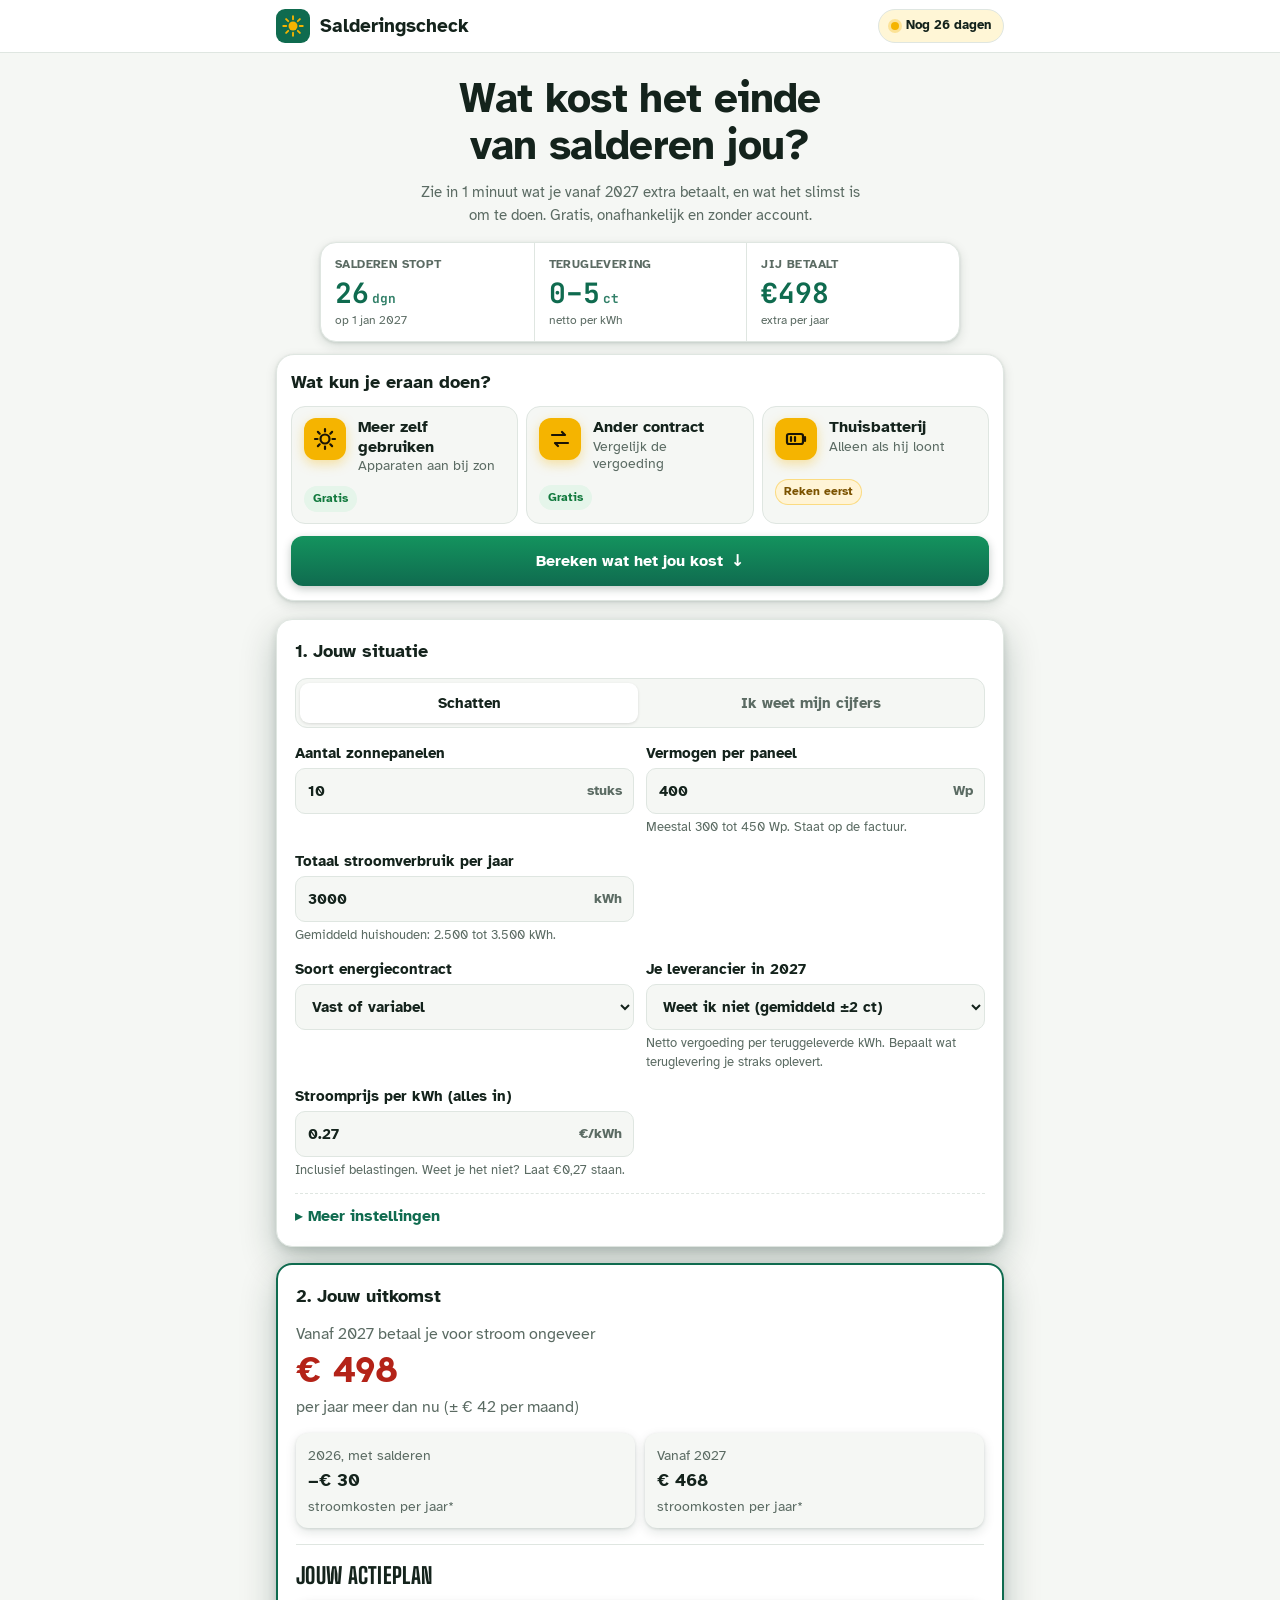
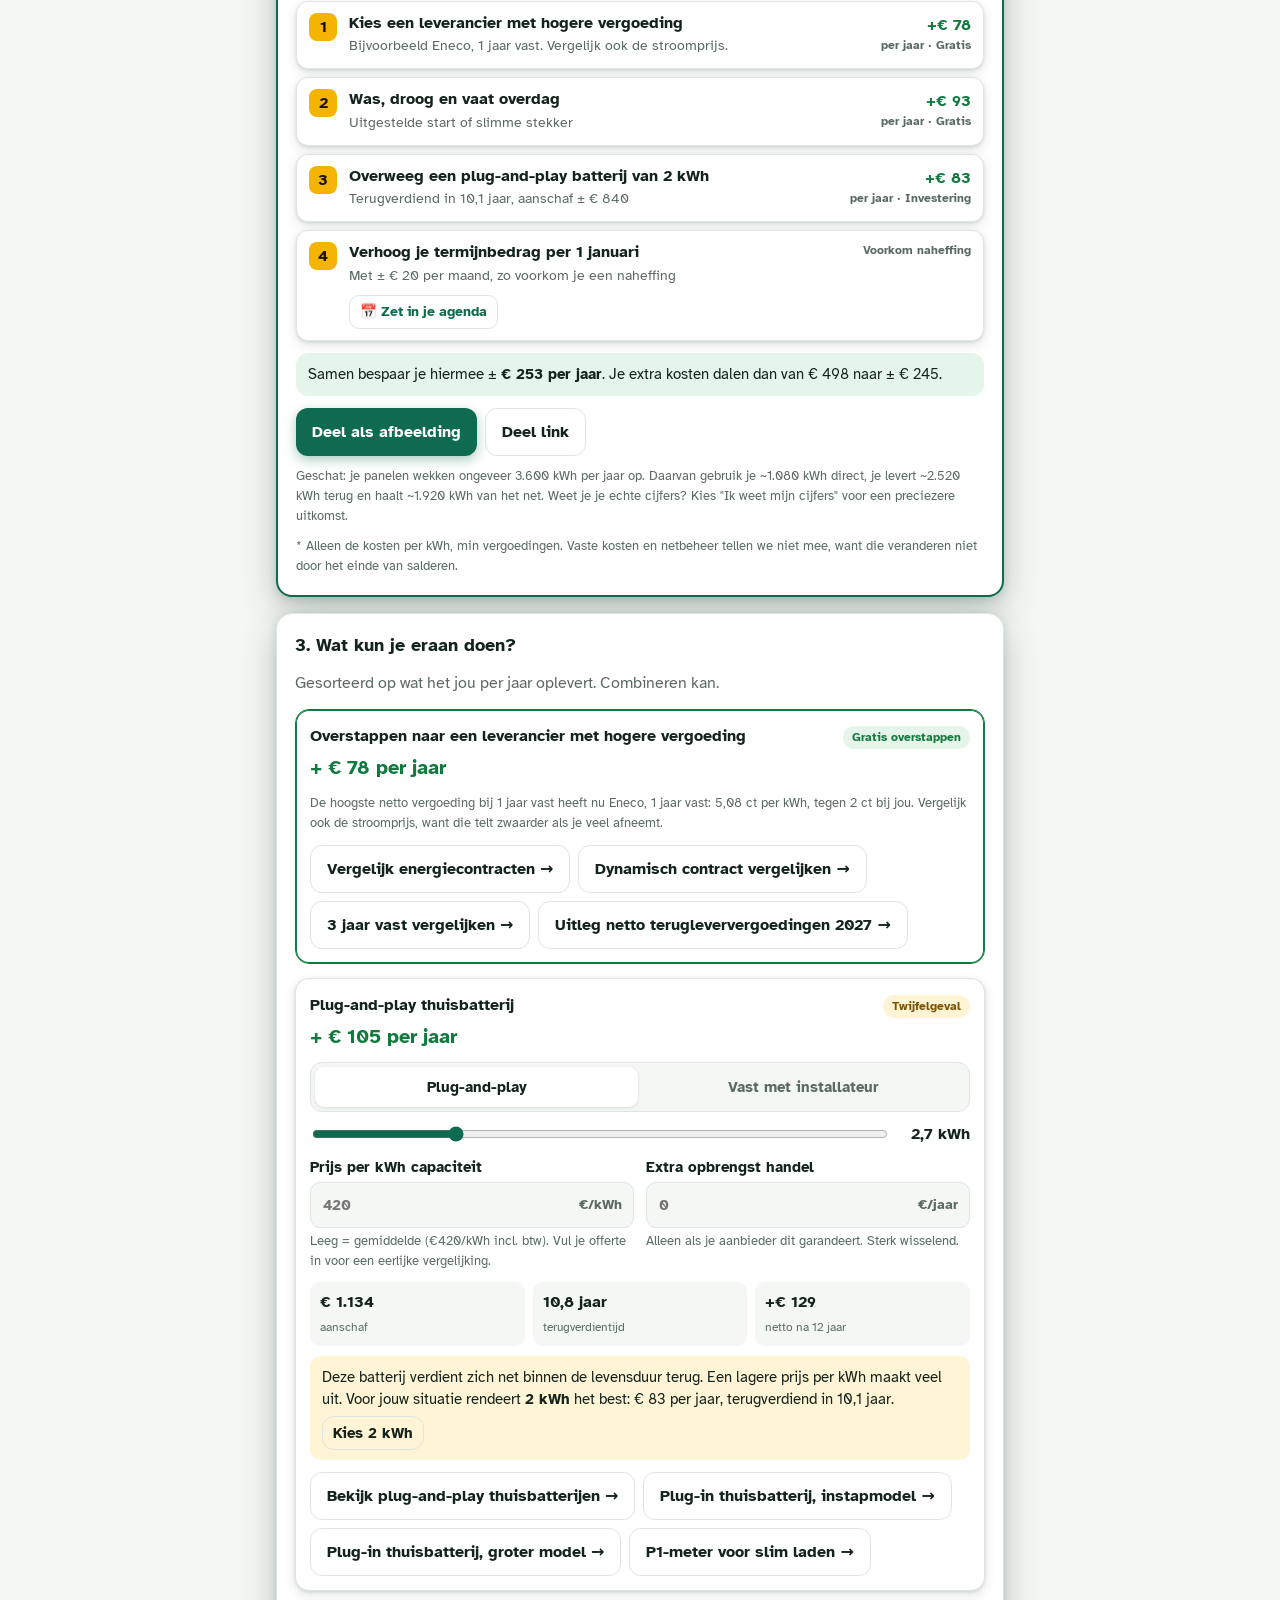
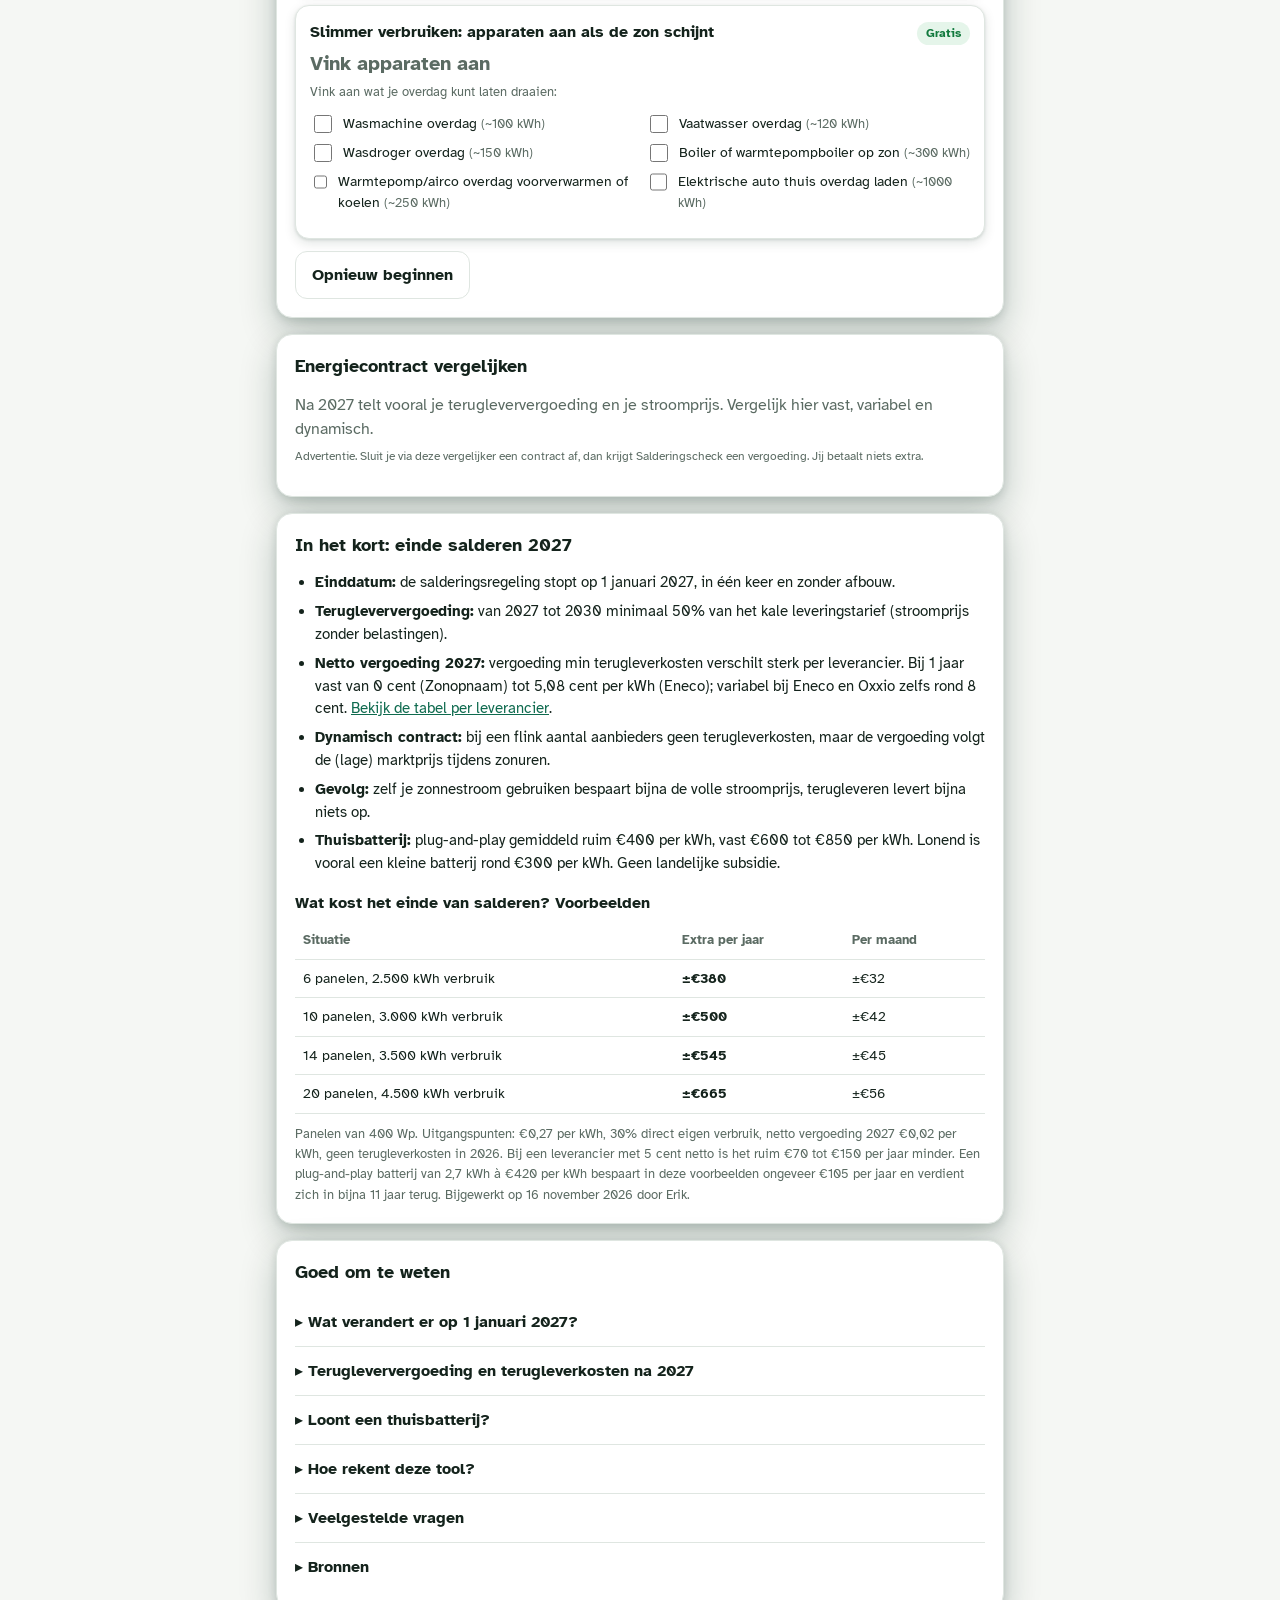
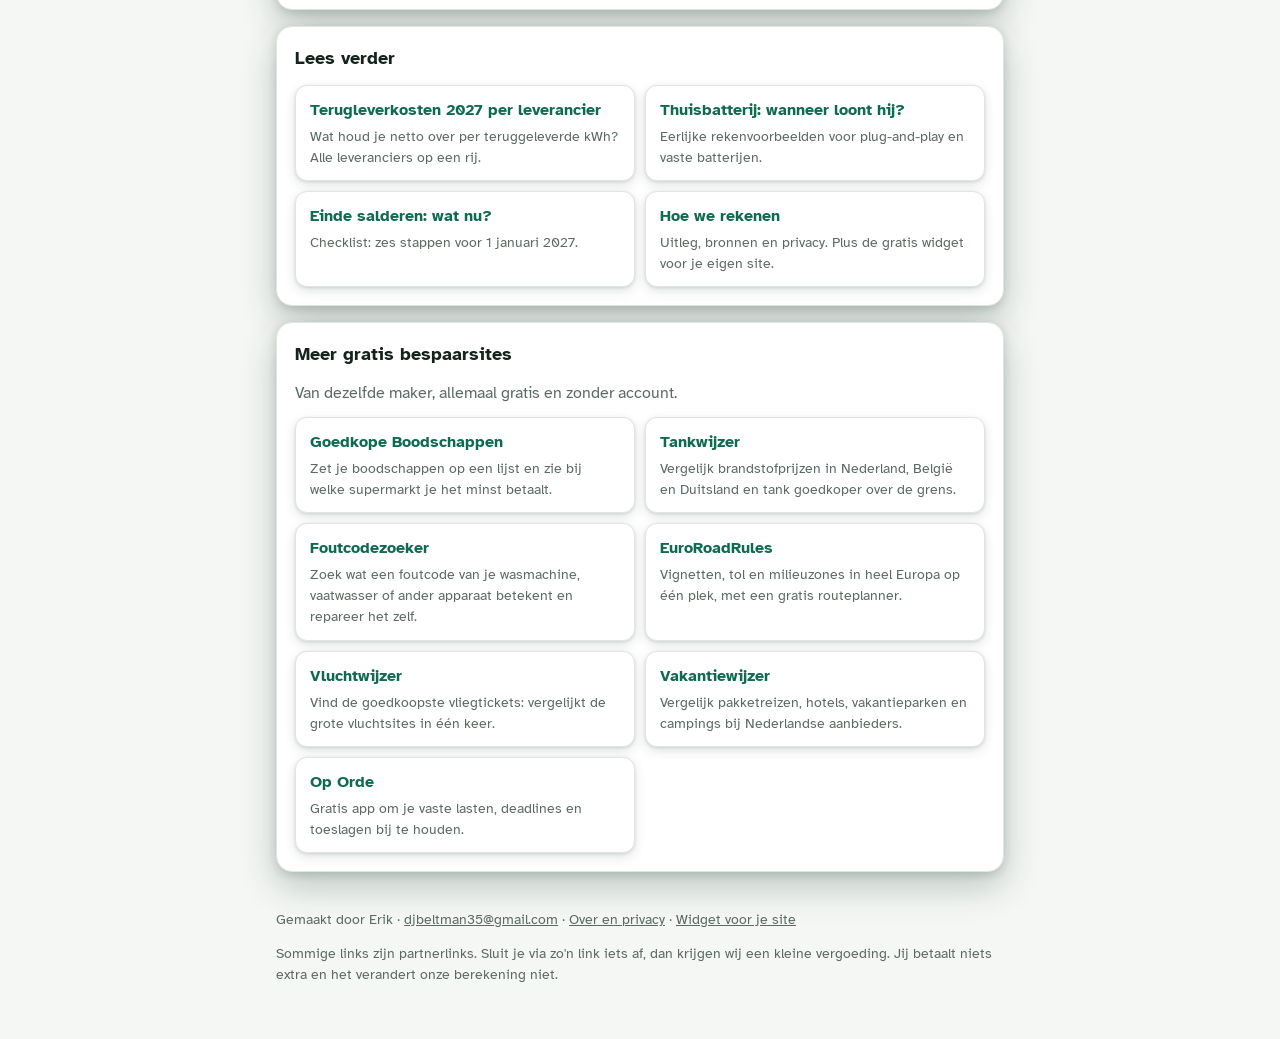
==== commit bb35aa96: "Lay-out zoals boodschappenvergelijk.nl: witte balk, lichte kop en kaarten; sw v24 Co-Authored-By: Cl" ====
--- a/index.html
+++ b/index.html
@@ -254,9 +254,43 @@
 .hidden{display:none!important}
 #install{display:none}
 @media print{.hero{padding-bottom:16px;background:none;color:#000}.hero .deco,.meters{display:none}main{margin-top:0}.actions,#install,.info,footer .sites{display:none}}
+
+/* gbstijl:start */
+.gbbar{background:var(--card);border-bottom:1px solid var(--line)}
+.gbbar .in{display:flex;justify-content:space-between;align-items:center;gap:10px;padding-top:9px;padding-bottom:9px}
+.gbbar .brand .mark{width:34px;height:34px;border-radius:9px;background:var(--brand);box-shadow:none}
+.gbbar .brand .mark svg{width:24px;height:24px}
+.gbbar .brand b{font-family:inherit;font-weight:700;font-size:19px;text-transform:none;letter-spacing:0;color:var(--ink);text-shadow:none;line-height:1.2}
+.gbbar .brand b span{background:none;color:inherit;padding:0;margin:0;box-shadow:none}
+.gbbar .status{background:var(--sun-soft);border-color:var(--line);color:var(--ink);font-size:.8rem}
+.hero{background:transparent;color:var(--ink);border-bottom:0;padding:22px 0 18px;text-align:center}
+.hero .deco{display:none}
+.hero-in{align-items:center}
+h1{font-family:inherit;font-weight:700;text-transform:none;font-size:clamp(28px,4.6vw,42px);line-height:1.12;letter-spacing:-.015em;color:var(--ink);max-width:22ch;text-shadow:none;text-wrap:balance;margin:0}
+.lead{color:var(--muted);font-weight:400;font-size:15px;text-shadow:none;margin:0 auto}
+.meters{background:var(--card);border:1px solid var(--line);box-shadow:var(--shadow-sm);width:100%;max-width:640px;text-align:left}
+.meter{border-left-color:var(--line)}
+.meter .lab{color:var(--muted)}
+.meter .led{color:var(--brand);text-shadow:none}
+.meter .src{color:var(--muted)}
+.todo{background:var(--card);border:1px solid var(--line);box-shadow:var(--shadow-sm);backdrop-filter:none;width:100%;max-width:900px;text-align:left}
+.todo-kop{font-family:inherit;font-weight:700;text-transform:none;letter-spacing:0;font-size:1.15rem;color:var(--ink)}
+.todo-item{background:var(--bg);border-color:var(--line);color:var(--ink)}
+.todo-item:hover{background:var(--good-soft)}
+.tt small{color:var(--muted)}
+.chip{background:var(--good-soft);color:var(--good);border-color:transparent}
+.chip.alt{background:var(--warn-soft);color:var(--warn)}
+.todo-cta{background:linear-gradient(180deg,#14935e,var(--brand));color:#fff;box-shadow:0 3px 8px rgba(10,40,28,.25)}
+main.wrap{margin-top:0!important}
+/* gbstijl:end */
 </style>
 </head>
 <body>
+<div class="gbbar"><div class="wrap in"><a class="brand" href="/">
+        <span class="mark" aria-hidden="true"><svg viewBox="0 0 64 64"><circle cx="32" cy="32" r="12" fill="#f5b400"/><g stroke="#f5b400" stroke-width="5" stroke-linecap="round"><path d="M32 6v8M32 50v8M6 32h8M50 32h8M13.6 13.6l5.6 5.6M44.8 44.8l5.6 5.6M13.6 50.4l5.6-5.6M44.8 19.2l5.6-5.6"/></g></svg></span>
+        <b>Salderings<span>check</span></b>
+      </a>
+      <span class="status"><i></i><span id="countdown">1 jan 2027</span></span></div></div>
 <header class="hero">
   <svg class="deco" viewBox="0 0 260 260" aria-hidden="true">
     <g stroke="#f5b400" stroke-width="10" stroke-linecap="round" opacity=".55"><path d="M170 18v24M170 158v24M90 100h24M226 100h24M113 43l17 17M210 140l17 17M113 157l17-17M210 60l17-17"/></g>
@@ -264,13 +298,6 @@
     <g transform="translate(118 168) skewX(-20)" opacity=".75"><rect width="128" height="62" rx="5" fill="#0a3d2f" stroke="#cfe9dd" stroke-width="3"/><path d="M32 0v62M64 0v62M96 0v62M0 31h128" stroke="#cfe9dd" stroke-width="2.5"/><path d="M6 6h20" stroke="#ffffff" stroke-width="3" stroke-linecap="round" opacity=".5"/></g>
   </svg>
   <div class="wrap hero-in">
-    <div class="top">
-      <a class="brand" href="/">
-        <span class="mark" aria-hidden="true"><svg viewBox="0 0 64 64"><circle cx="32" cy="32" r="12" fill="#f5b400"/><g stroke="#f5b400" stroke-width="5" stroke-linecap="round"><path d="M32 6v8M32 50v8M6 32h8M50 32h8M13.6 13.6l5.6 5.6M44.8 44.8l5.6 5.6M13.6 50.4l5.6-5.6M44.8 19.2l5.6-5.6"/></g></svg></span>
-        <b>Salderings<span>check</span></b>
-      </a>
-      <span class="status"><i></i><span id="countdown">1 jan 2027</span></span>
-    </div>
     <h1>Wat kost het einde van salderen jou?</h1>
     <p class="lead">Zie in 1 minuut wat je vanaf 2027 extra betaalt, en wat het slimst is om te doen. Gratis, onafhankelijk en zonder account.</p>
     <section class="meters" aria-label="Kerncijfers">
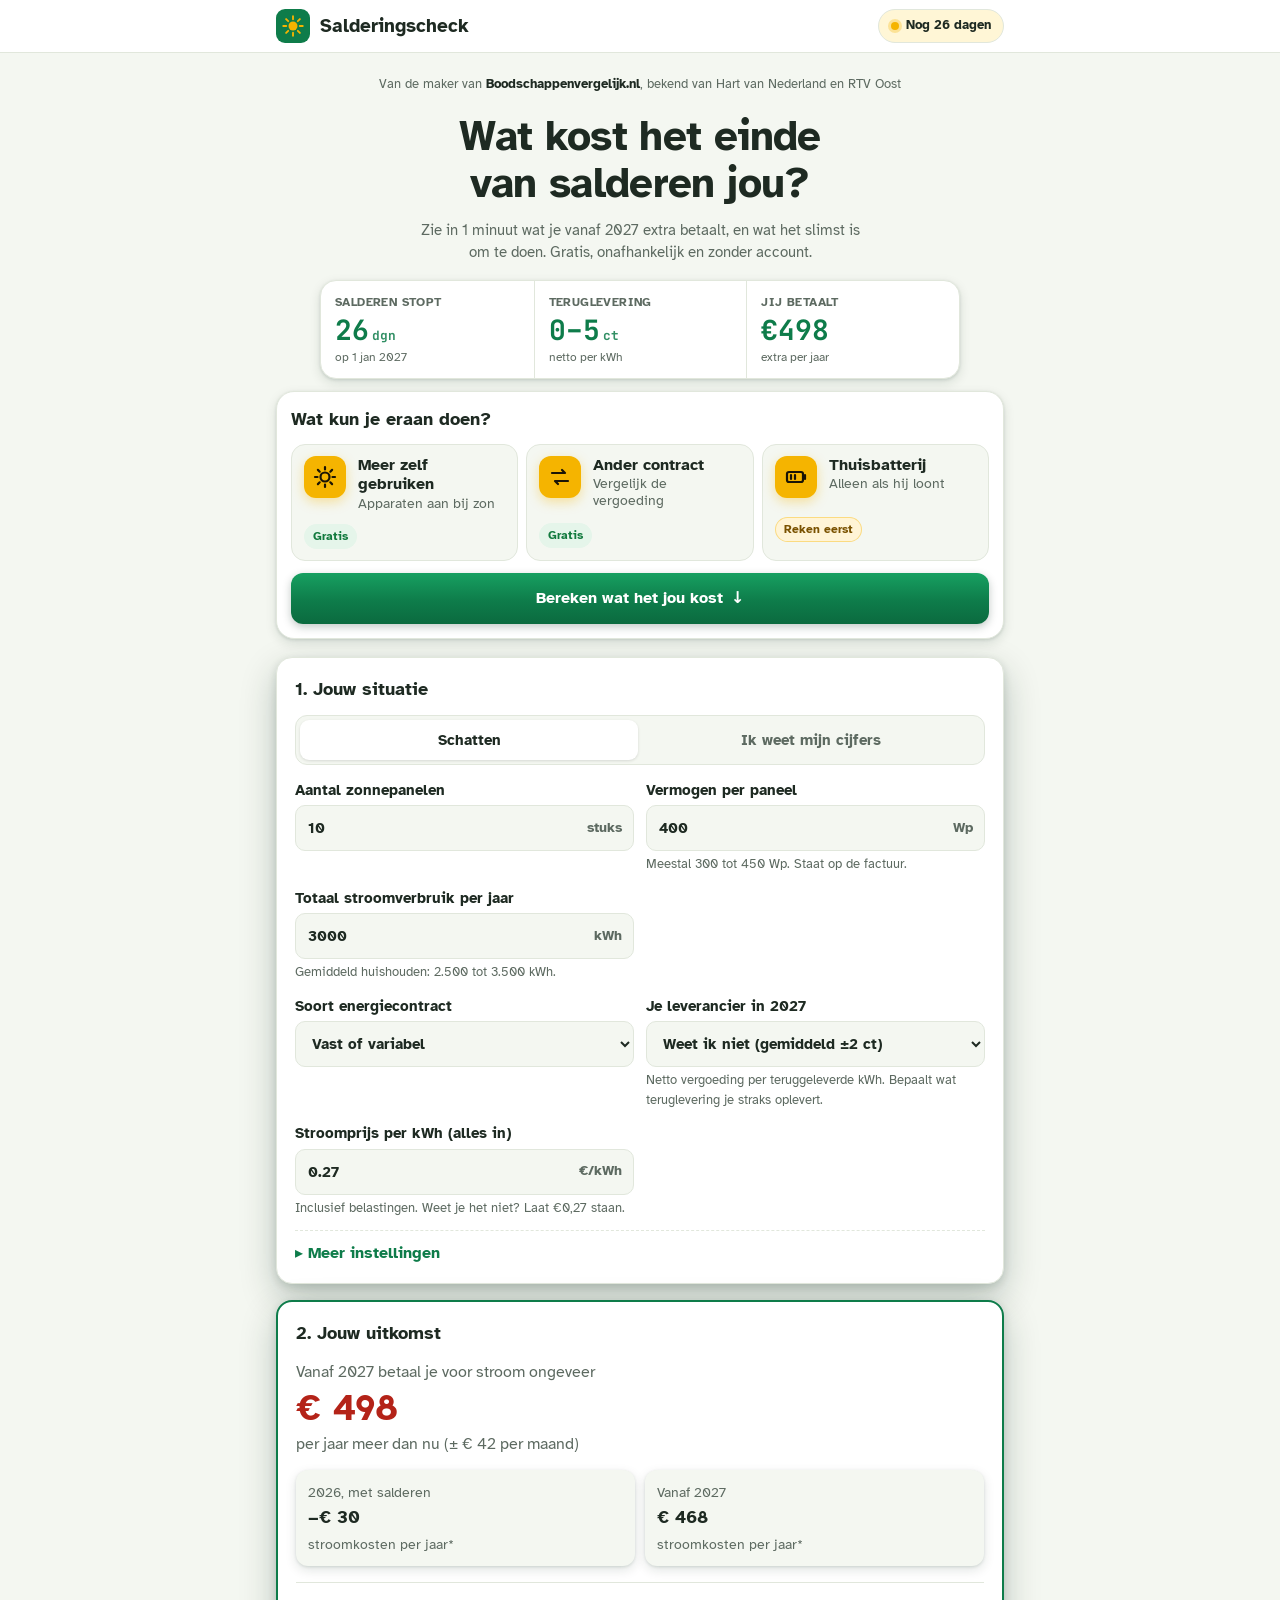
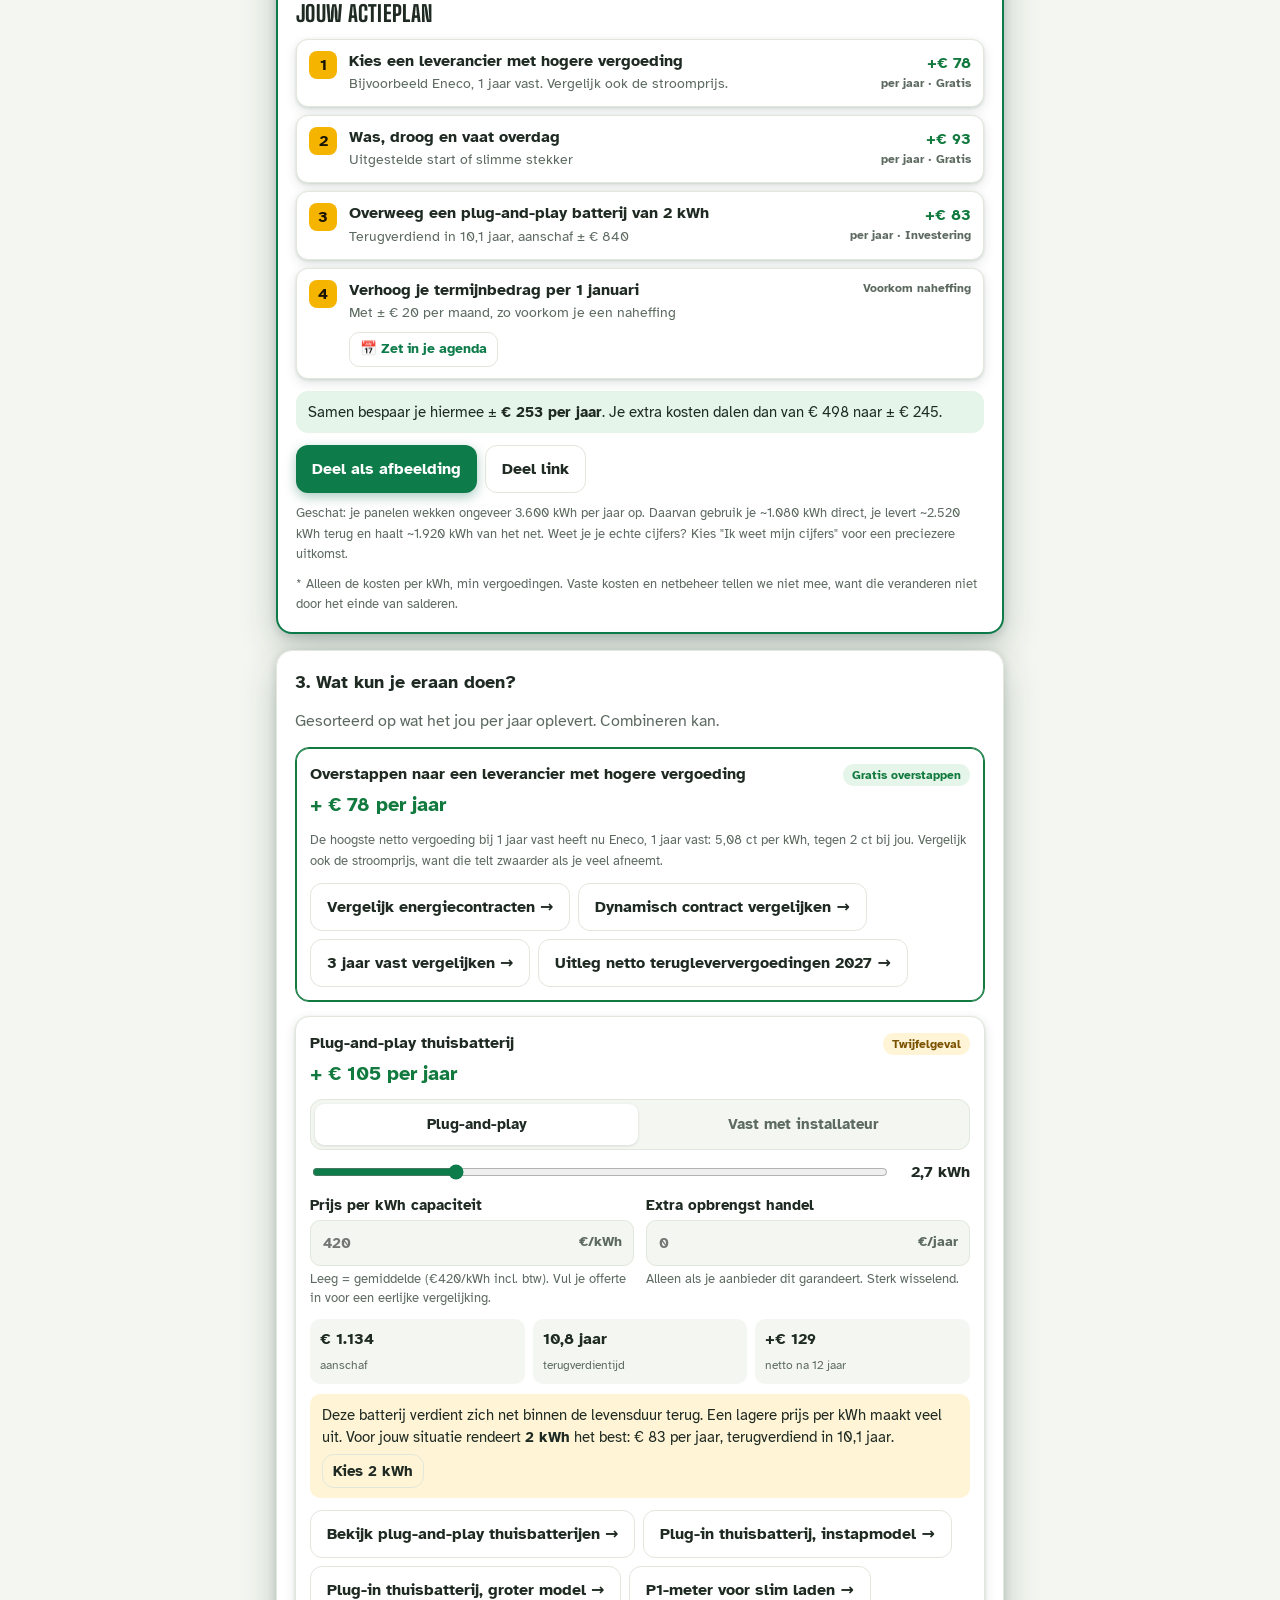
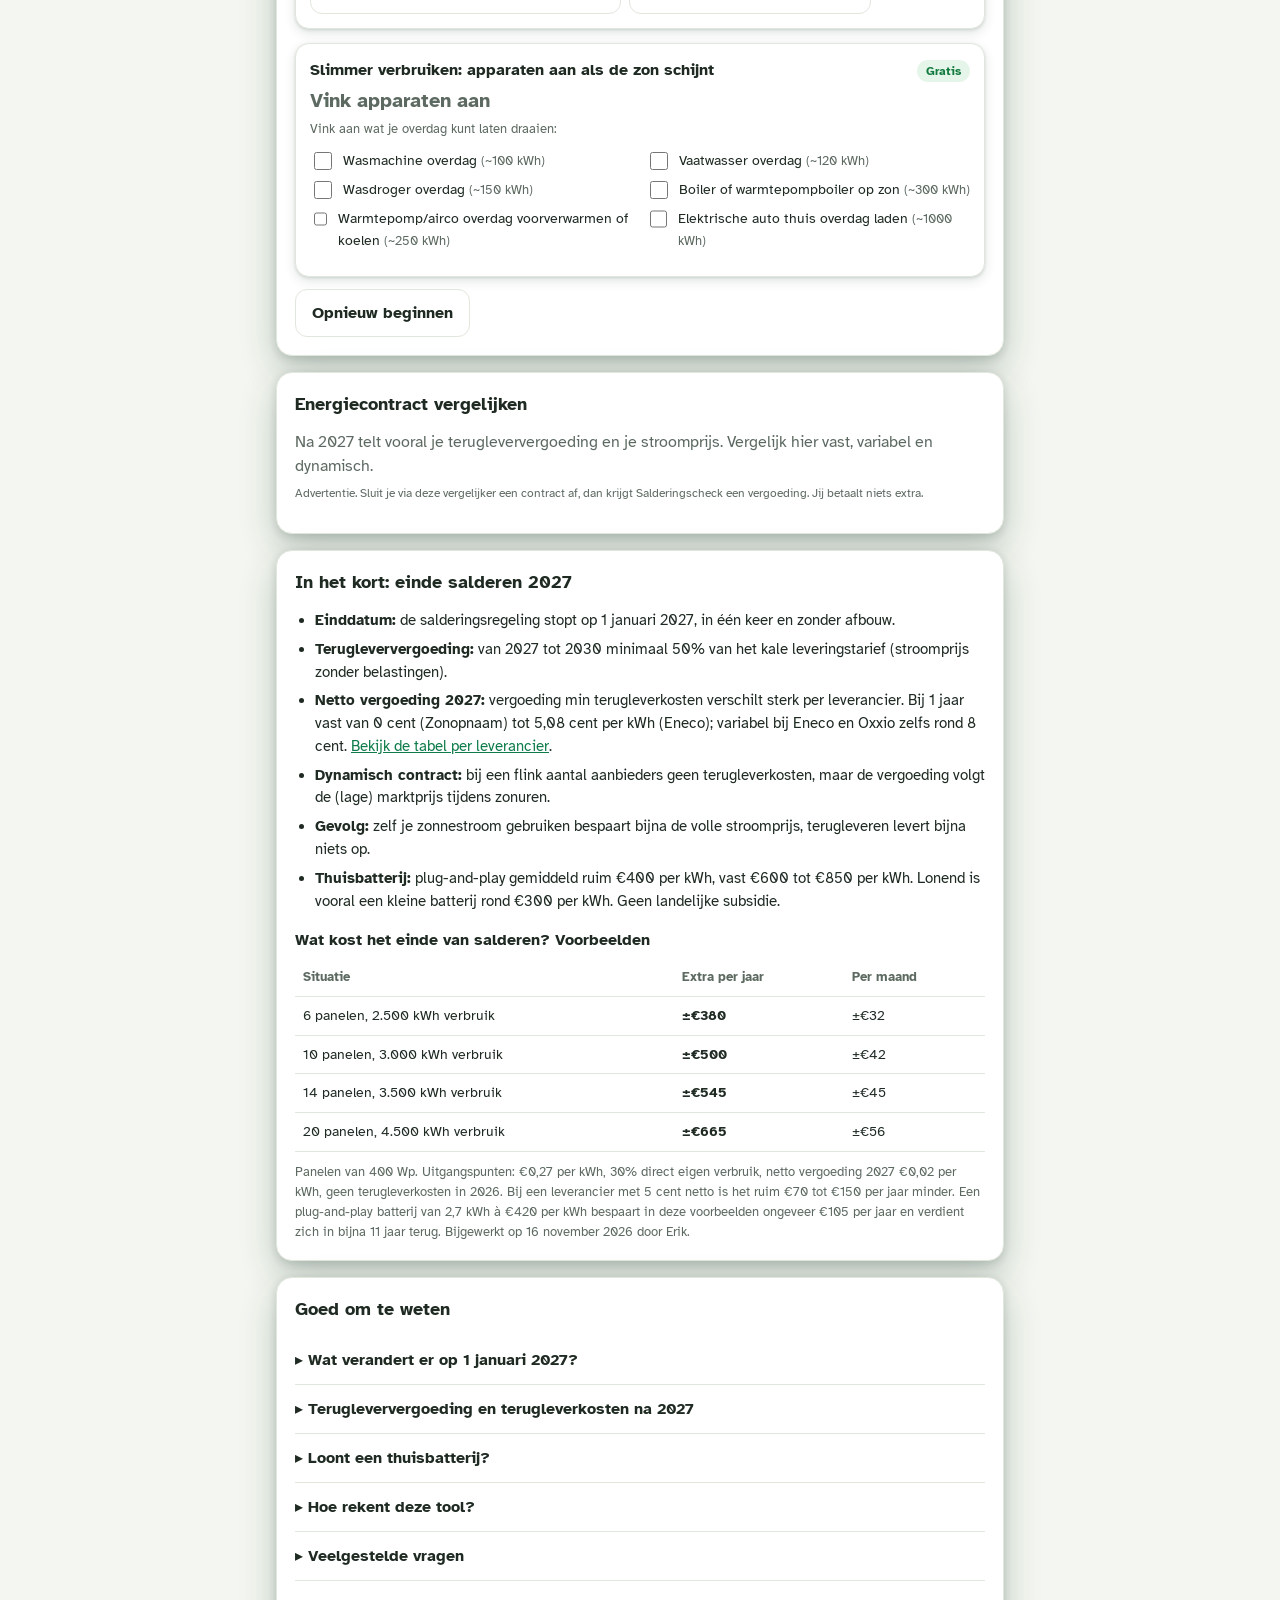
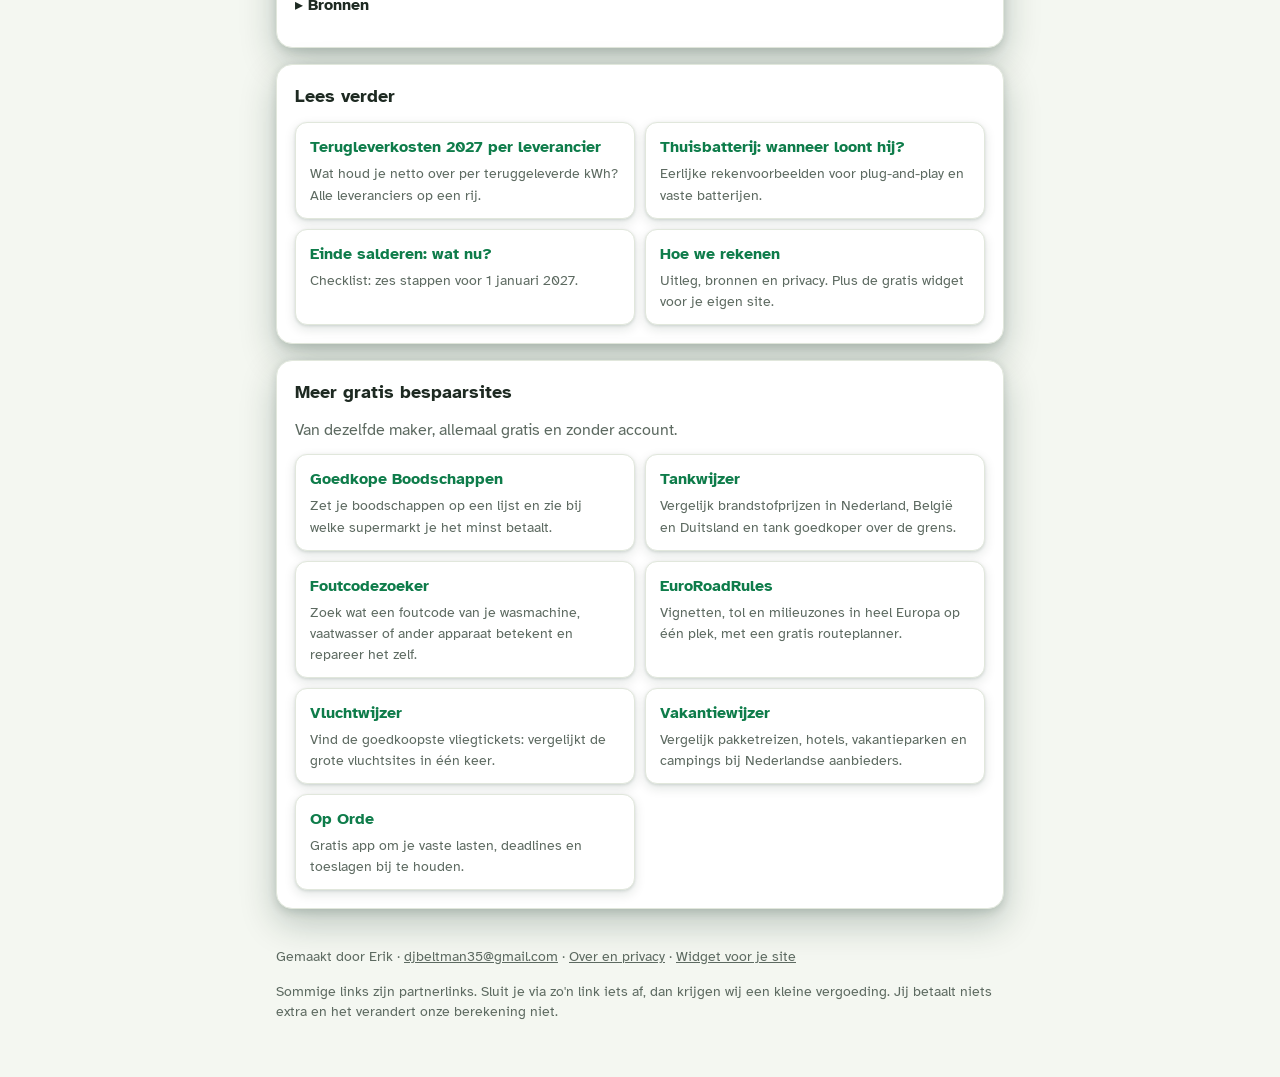
==== commit 2e7d0e88: "Zelfde kleuren als boodschappenvergelijk.nl (groen), groene app-iconen, regel 'Van de maker van Bood" ====
--- a/index.html
+++ b/index.html
@@ -8,7 +8,7 @@
 <link rel="canonical" href="https://salderingscheck-nl.netlify.app/">
 <script data-goatcounter="https://salderingscheck-nl.goatcounter.com/count" async src="//gc.zgo.at/count.js"></script>
 <meta name="e0d5a73bd035a1c" content="277030417ea9ada19f69ae08c41fb74b">
-<meta name="theme-color" content="#0f6b4f">
+<meta name="theme-color" content="#0e7c4a">
 <link rel="preload" href="/fonts/big-shoulders-display-800.woff2" as="font" type="font/woff2" crossorigin>
 <link rel="preload" href="/fonts/atkinson-hyperlegible-400.woff2" as="font" type="font/woff2" crossorigin>
 <link rel="manifest" href="/manifest.webmanifest">
@@ -84,8 +84,8 @@
 </script>
 <style>
 :root{
-  --bg:#f5f7f4;--card:#ffffff;--ink:#14231c;--muted:#5b6b63;--line:#dfe6e1;
-  --brand:#0f6b4f;--brand-2:#0b5540;--sun:#f5b400;--sun-soft:#fff6d6;
+  --bg:#f4f7f1;--card:#ffffff;--ink:#1e2a22;--muted:#5d6a61;--line:#e1e7dc;
+  --brand:#0e7c4a;--brand-2:#0a6239;--sun:#f5b400;--sun-soft:#fff6d6;
   --good:#127a3e;--good-soft:#e5f5ea;--bad:#b42318;--bad-soft:#fdecea;--warn:#7a5200;--warn-soft:#fff4d6;
   --radius:16px;--shadow:0 3px 8px rgba(10,40,28,.14),0 14px 36px rgba(10,40,28,.24);--shadow-sm:0 1px 3px rgba(10,40,28,.12),0 4px 12px rgba(10,40,28,.12);
 }
@@ -105,7 +105,7 @@
 @font-face{font-family:'Atkinson Hyperlegible';font-style:normal;font-weight:700;font-display:swap;src:url(/fonts/atkinson-hyperlegible-700.woff2) format('woff2')}
 @font-face{font-family:'JetBrains Mono';font-style:normal;font-weight:500 700;font-display:swap;src:url(/fonts/jetbrains-mono-500.woff2) format('woff2')}
 .hero{position:relative;overflow:hidden;color:#eaf5ef;padding:18px 0 64px;border-bottom:4px solid var(--sun);
-  background:radial-gradient(110% 80% at 100% 0%,rgba(245,180,0,.30) 0%,rgba(245,180,0,0) 48%),linear-gradient(160deg,#0c5a43 0%,#0f6b4f 45%,#0a4a38 100%)}
+  background:radial-gradient(110% 80% at 100% 0%,rgba(245,180,0,.30) 0%,rgba(245,180,0,0) 48%),linear-gradient(160deg,#0a6239 0%,#0e7c4a 45%,#0a6239 100%)}
 .hero .deco{position:absolute;right:-90px;top:-20px;width:360px;height:360px;opacity:.6;pointer-events:none;z-index:0}
 .hero-in{z-index:1}
 @media (min-width:700px){.hero .deco{right:2%;top:-10px;width:460px;height:460px;opacity:.7}}
@@ -246,7 +246,7 @@
 .info summary{color:var(--ink);font-size:1rem}
 .info p,.info li{color:var(--ink);font-size:.95rem}
 .info ul{padding-left:20px}
-.toast{position:fixed;left:50%;bottom:24px;transform:translateX(-50%);background:#14231c;color:#fff;padding:10px 16px;border-radius:10px;font-size:.92rem;opacity:0;transition:opacity .2s;pointer-events:none;z-index:9}
+.toast{position:fixed;left:50%;bottom:24px;transform:translateX(-50%);background:#1e2a22;color:#fff;padding:10px 16px;border-radius:10px;font-size:.92rem;opacity:0;transition:opacity .2s;pointer-events:none;z-index:9}
 .toast.show{opacity:1}
 footer{color:var(--muted);font-size:.86rem;padding:8px 0 40px}
 footer a{color:var(--muted)}
@@ -282,6 +282,8 @@
 .chip.alt{background:var(--warn-soft);color:var(--warn)}
 .todo-cta{background:linear-gradient(180deg,#14935e,var(--brand));color:#fff;box-shadow:0 3px 8px rgba(10,40,28,.25)}
 main.wrap{margin-top:0!important}
+.maker{font-size:13px;color:var(--muted);margin:0 0 6px}.maker a{color:var(--ink);font-weight:700;text-decoration:none}.maker a:hover{text-decoration:underline}
+.todo-cta{background:linear-gradient(180deg,#17a061 0%,#0e7c4a 55%,#0b6a3f 100%)!important}
 /* gbstijl:end */
 </style>
 </head>
@@ -298,7 +300,8 @@
     <g transform="translate(118 168) skewX(-20)" opacity=".75"><rect width="128" height="62" rx="5" fill="#0a3d2f" stroke="#cfe9dd" stroke-width="3"/><path d="M32 0v62M64 0v62M96 0v62M0 31h128" stroke="#cfe9dd" stroke-width="2.5"/><path d="M6 6h20" stroke="#ffffff" stroke-width="3" stroke-linecap="round" opacity=".5"/></g>
   </svg>
   <div class="wrap hero-in">
-    <h1>Wat kost het einde van salderen jou?</h1>
+    <p class="maker">Van de maker van <a href="https://boodschappenvergelijk.nl/?bron=salderingscheck">Boodschappenvergelijk.nl</a>, bekend van Hart van Nederland en RTV Oost</p>
+<h1>Wat kost het einde van salderen jou?</h1>
     <p class="lead">Zie in 1 minuut wat je vanaf 2027 extra betaalt, en wat het slimst is om te doen. Gratis, onafhankelijk en zonder account.</p>
     <section class="meters" aria-label="Kerncijfers">
       <div class="meter"><div class="lab">Salderen stopt</div><div class="led" id="ledDagen">47<small>dgn</small></div><div class="src">op 1 jan 2027</div></div>
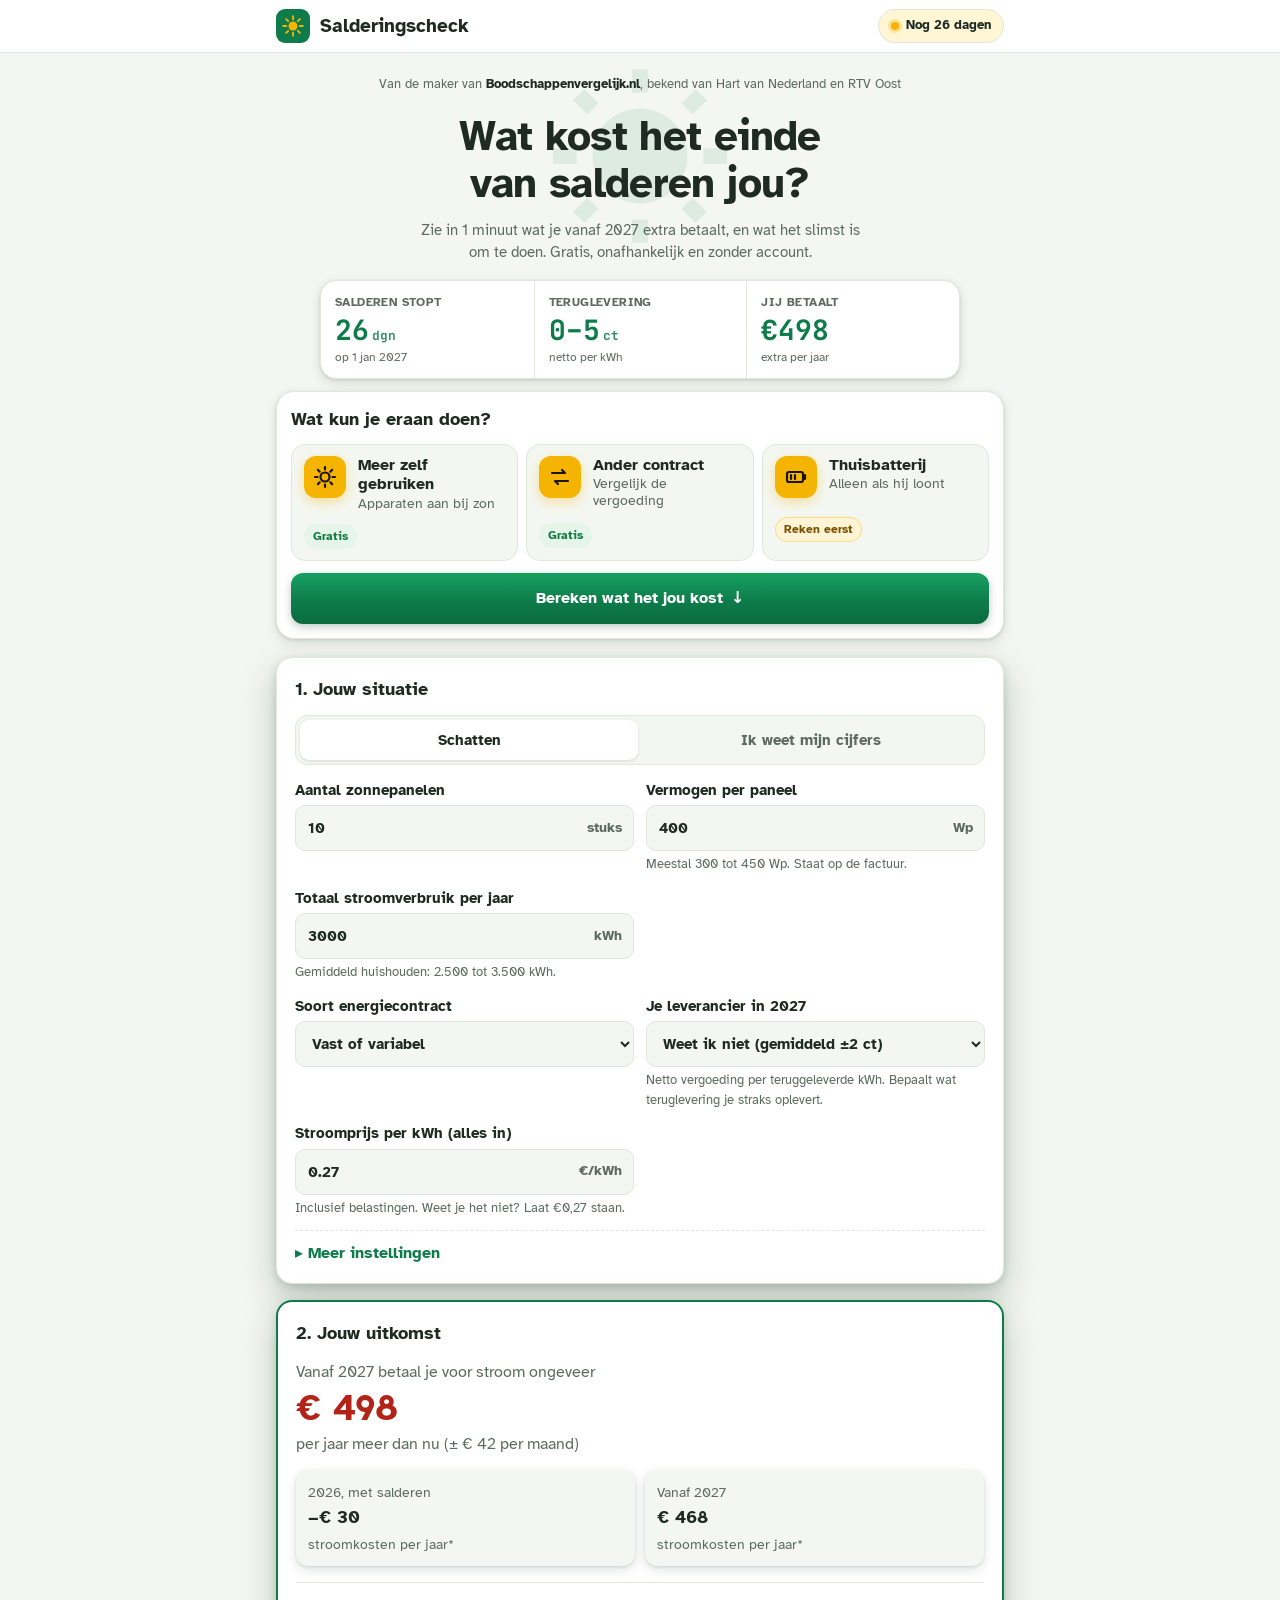
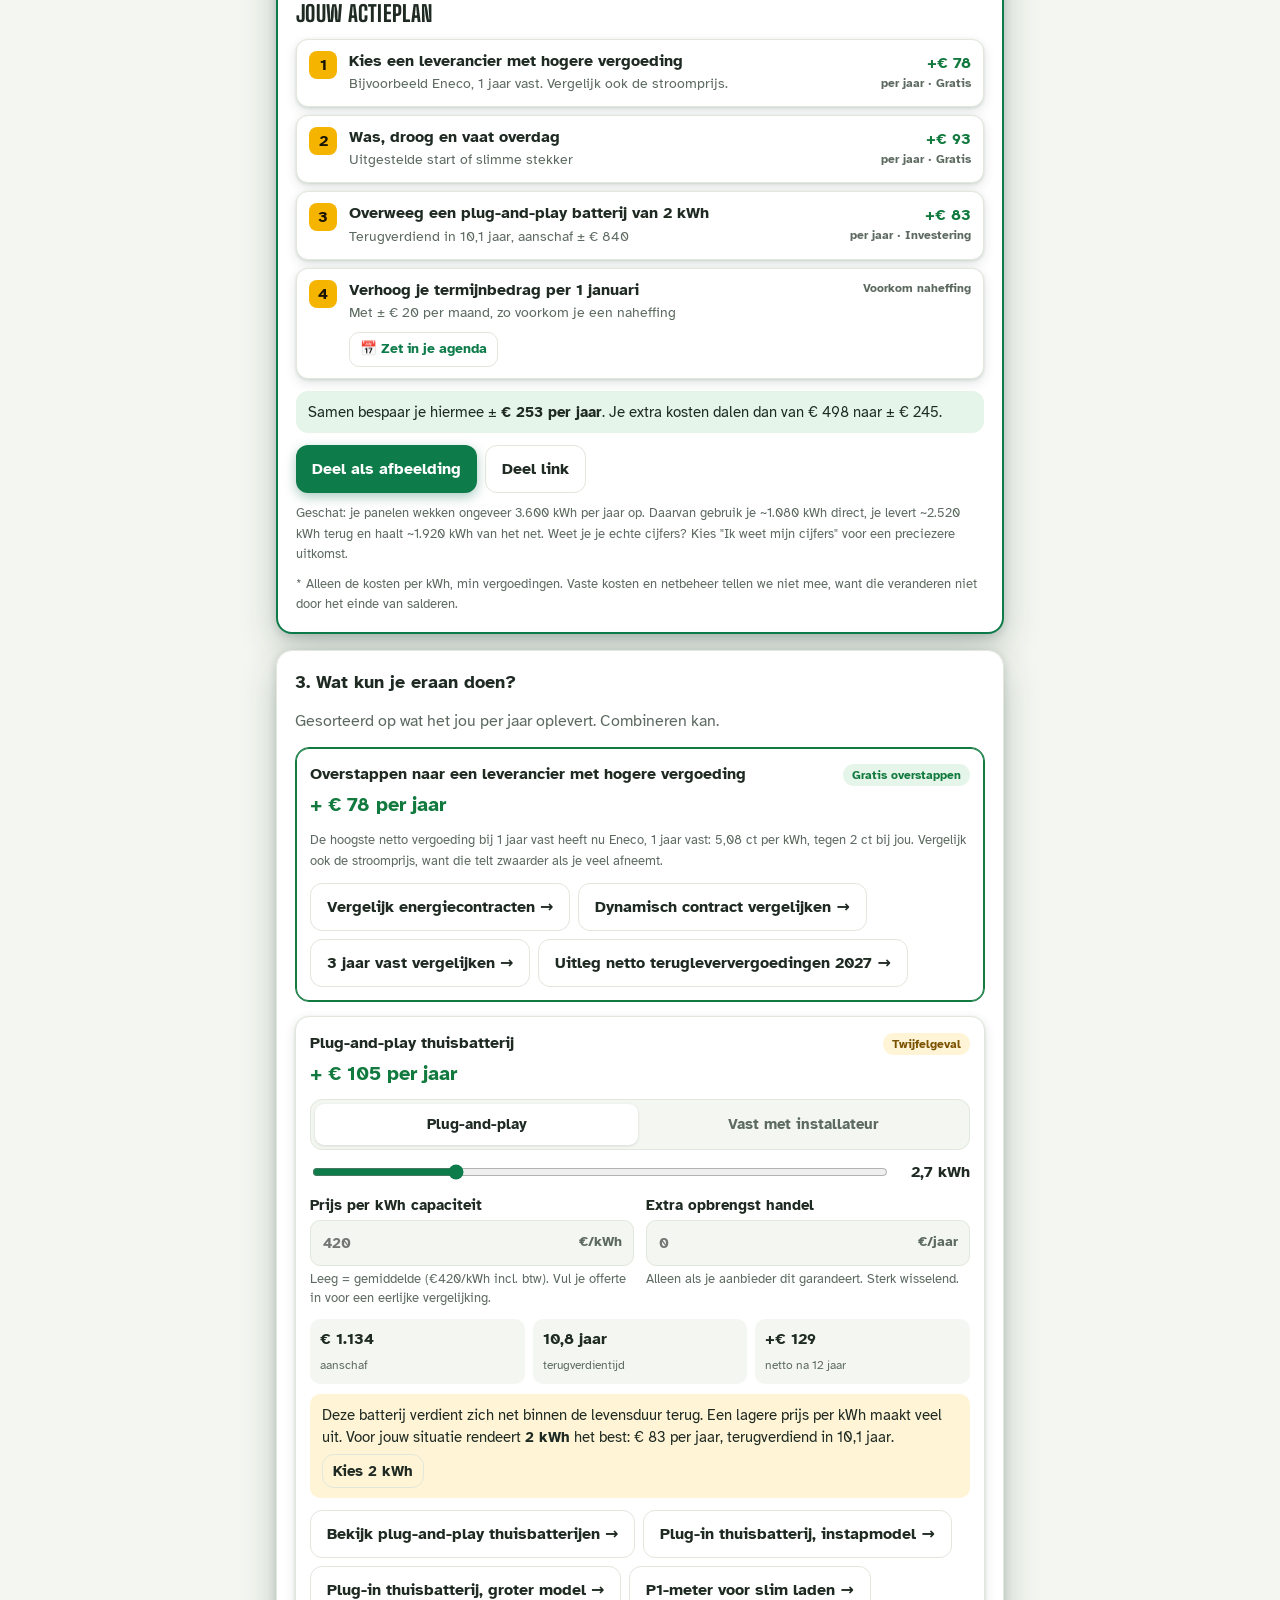
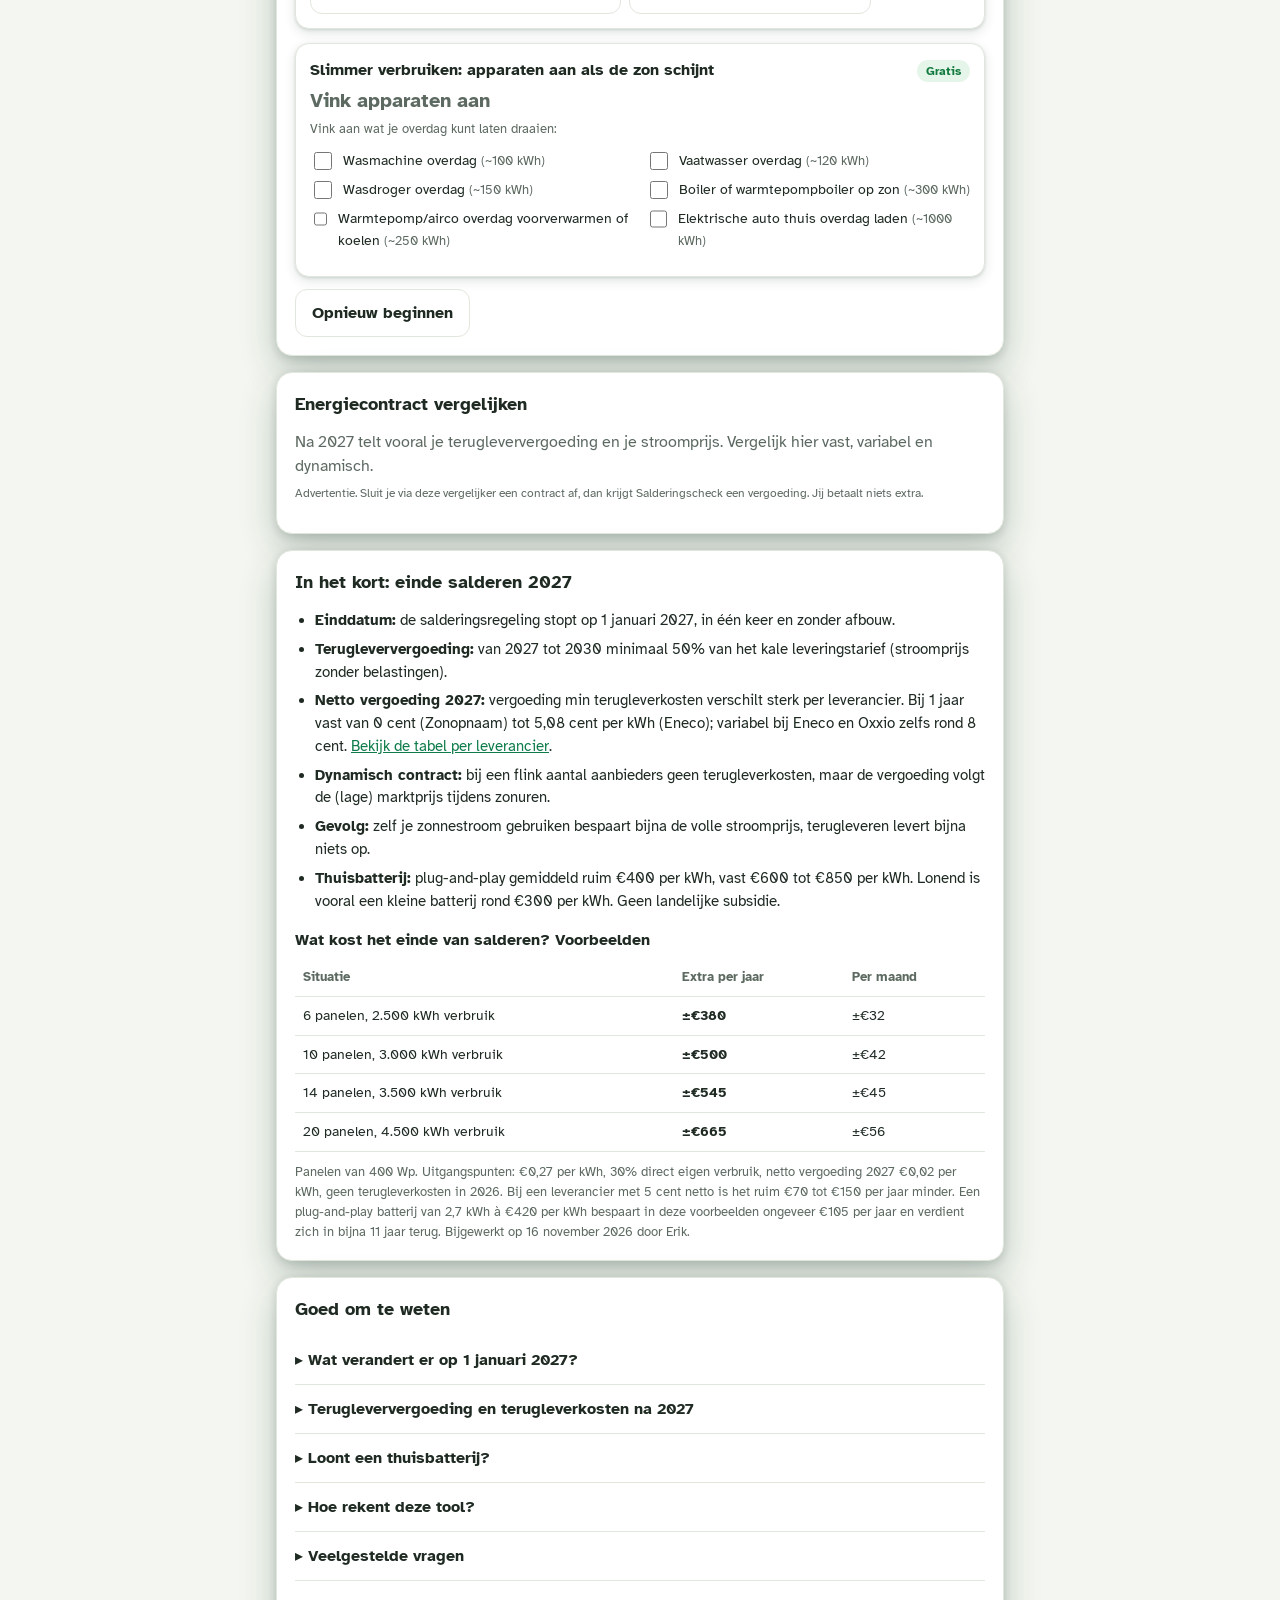
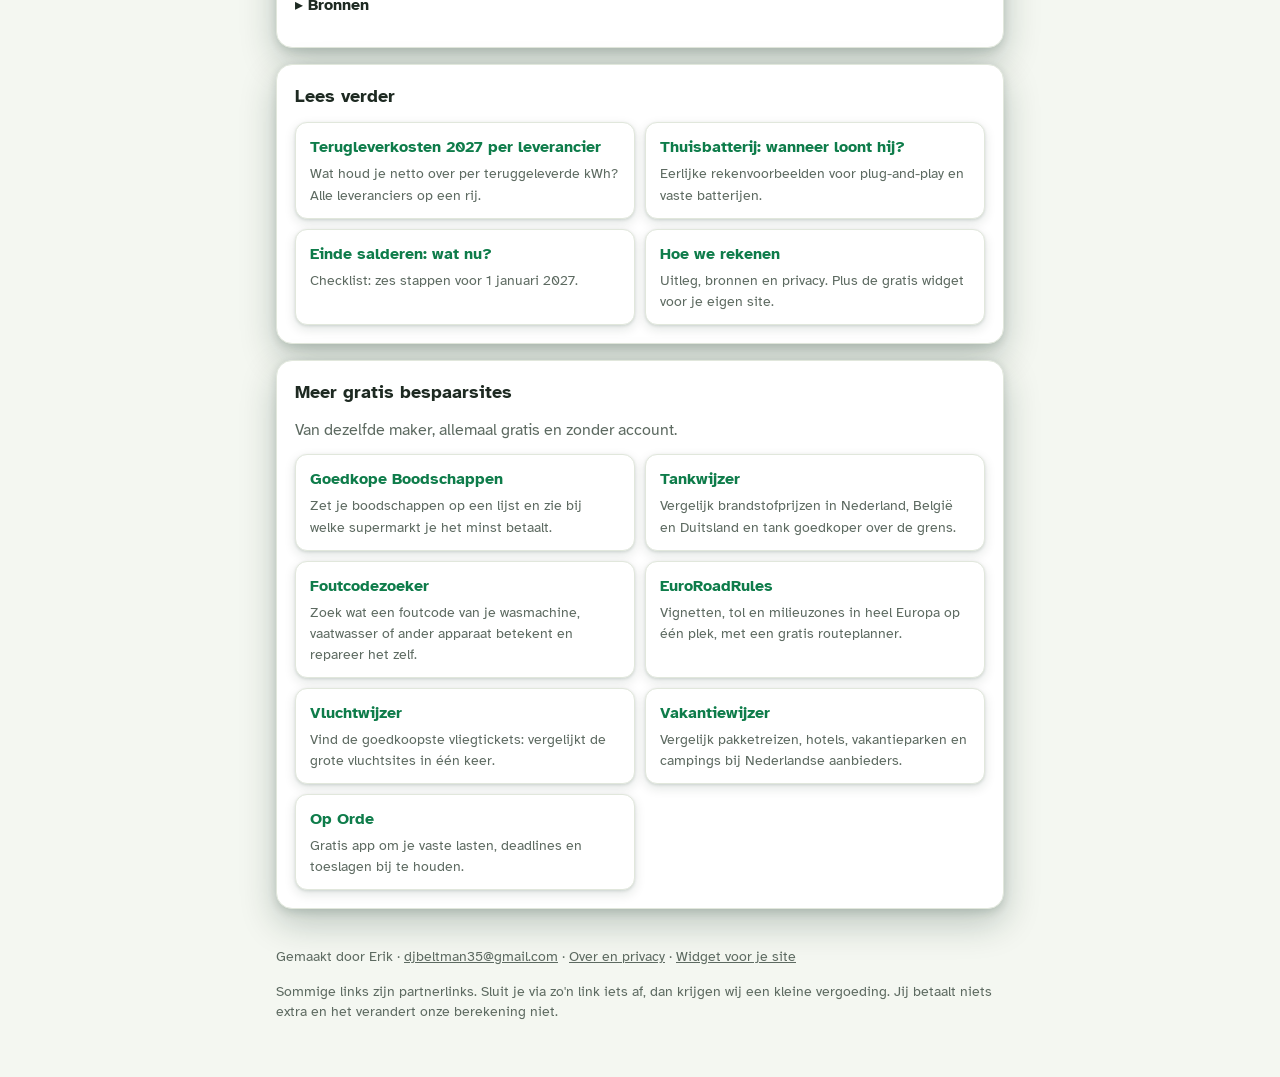
==== commit 2d9a6030: "Zacht icoon achter de titel Co-Authored-By: Claude Opus 5.5 <noreply@anthropic.com> Claude-Session: " ====
--- a/index.html
+++ b/index.html
@@ -284,6 +284,7 @@
 main.wrap{margin-top:0!important}
 .maker{font-size:13px;color:var(--muted);margin:0 0 6px}.maker a{color:var(--ink);font-weight:700;text-decoration:none}.maker a:hover{text-decoration:underline}
 .todo-cta{background:linear-gradient(180deg,#17a061 0%,#0e7c4a 55%,#0b6a3f 100%)!important}
+.hero h1{position:relative;isolation:isolate}.hero h1::before{content:"";position:absolute;left:50%;top:50%;width:clamp(120px,18vw,190px);height:clamp(120px,18vw,190px);transform:translate(-50%,-50%) rotate(0deg);background:url("data:image/svg+xml,%3Csvg xmlns='http://www.w3.org/2000/svg' viewBox='0 0 24 24'%3E%3Cpath fill='%230e7c4a' d='M6.76 4.84l-1.8-1.79-1.41 1.41 1.79 1.79 1.42-1.41zM4 10.5H1v2h3v-2zm9-9.95h-2V3.5h2V.55zm7.45 3.91l-1.41-1.41-1.79 1.79 1.41 1.41 1.79-1.79zm-3.21 13.7l1.79 1.8 1.41-1.41-1.8-1.79-1.4 1.4zM20 10.5v2h3v-2h-3zm-8-5c-3.31 0-6 2.69-6 6s2.69 6 6 6 6-2.69 6-6-2.69-6-6-6zm-1 16.95h2V19.5h-2v2.95zm-7.45-3.91l1.41 1.41 1.79-1.8-1.41-1.41-1.79 1.8z'/%3E%3C/svg%3E") center/contain no-repeat;opacity:.09;z-index:-1;pointer-events:none}@media (prefers-color-scheme:dark){.hero h1::before{opacity:.14}}
 /* gbstijl:end */
 </style>
 </head>
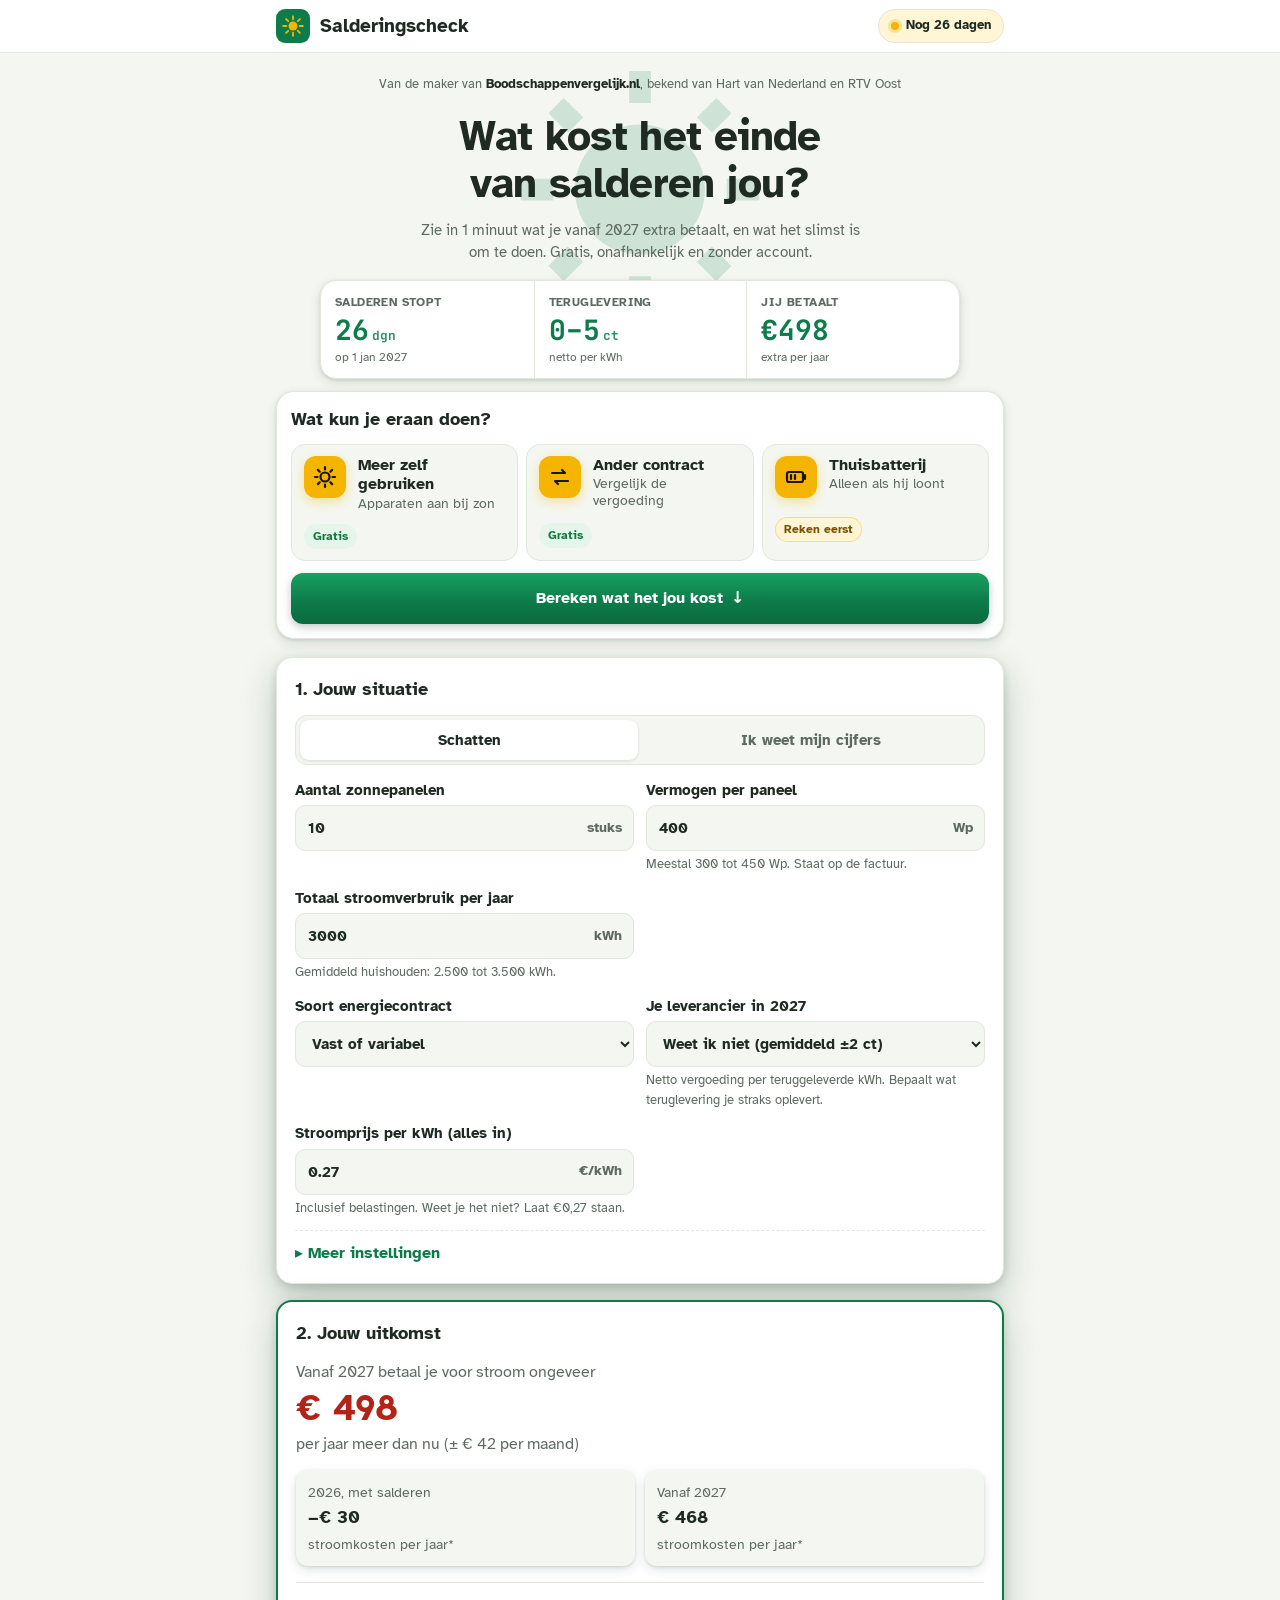
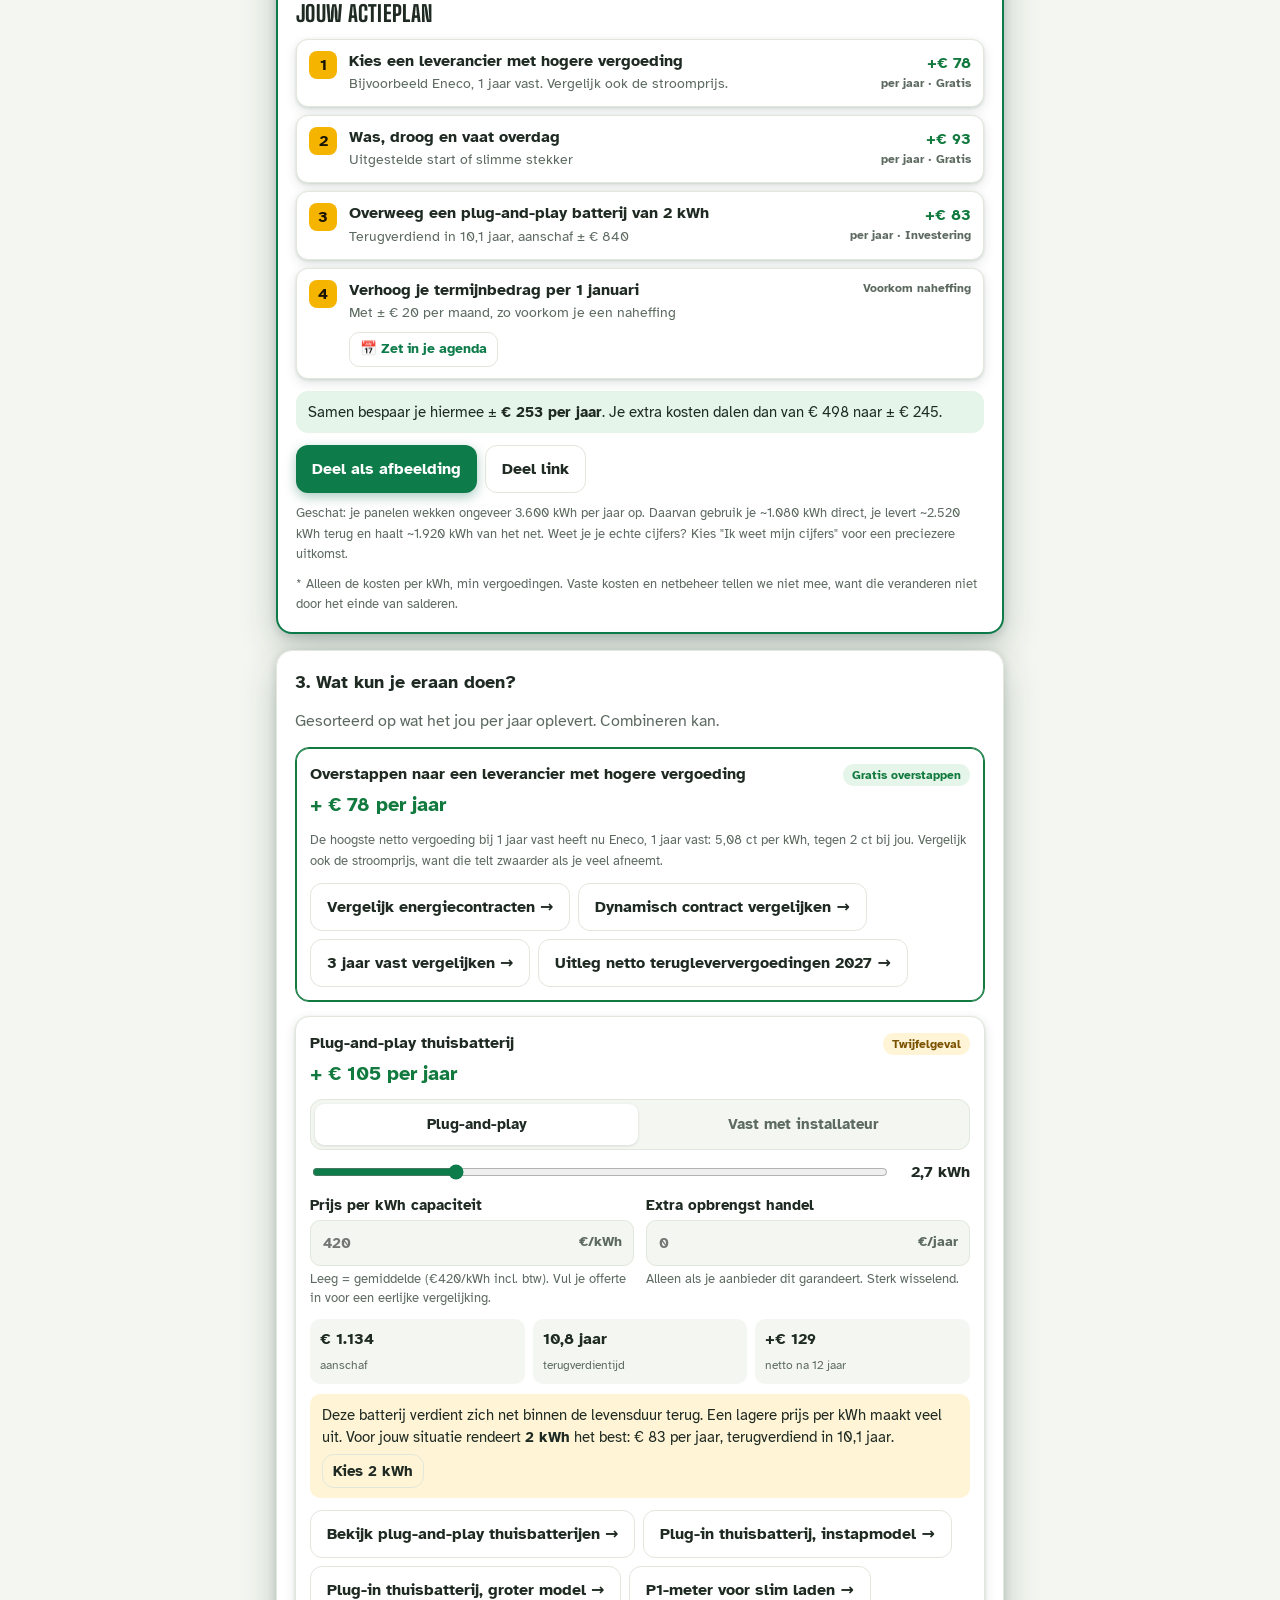
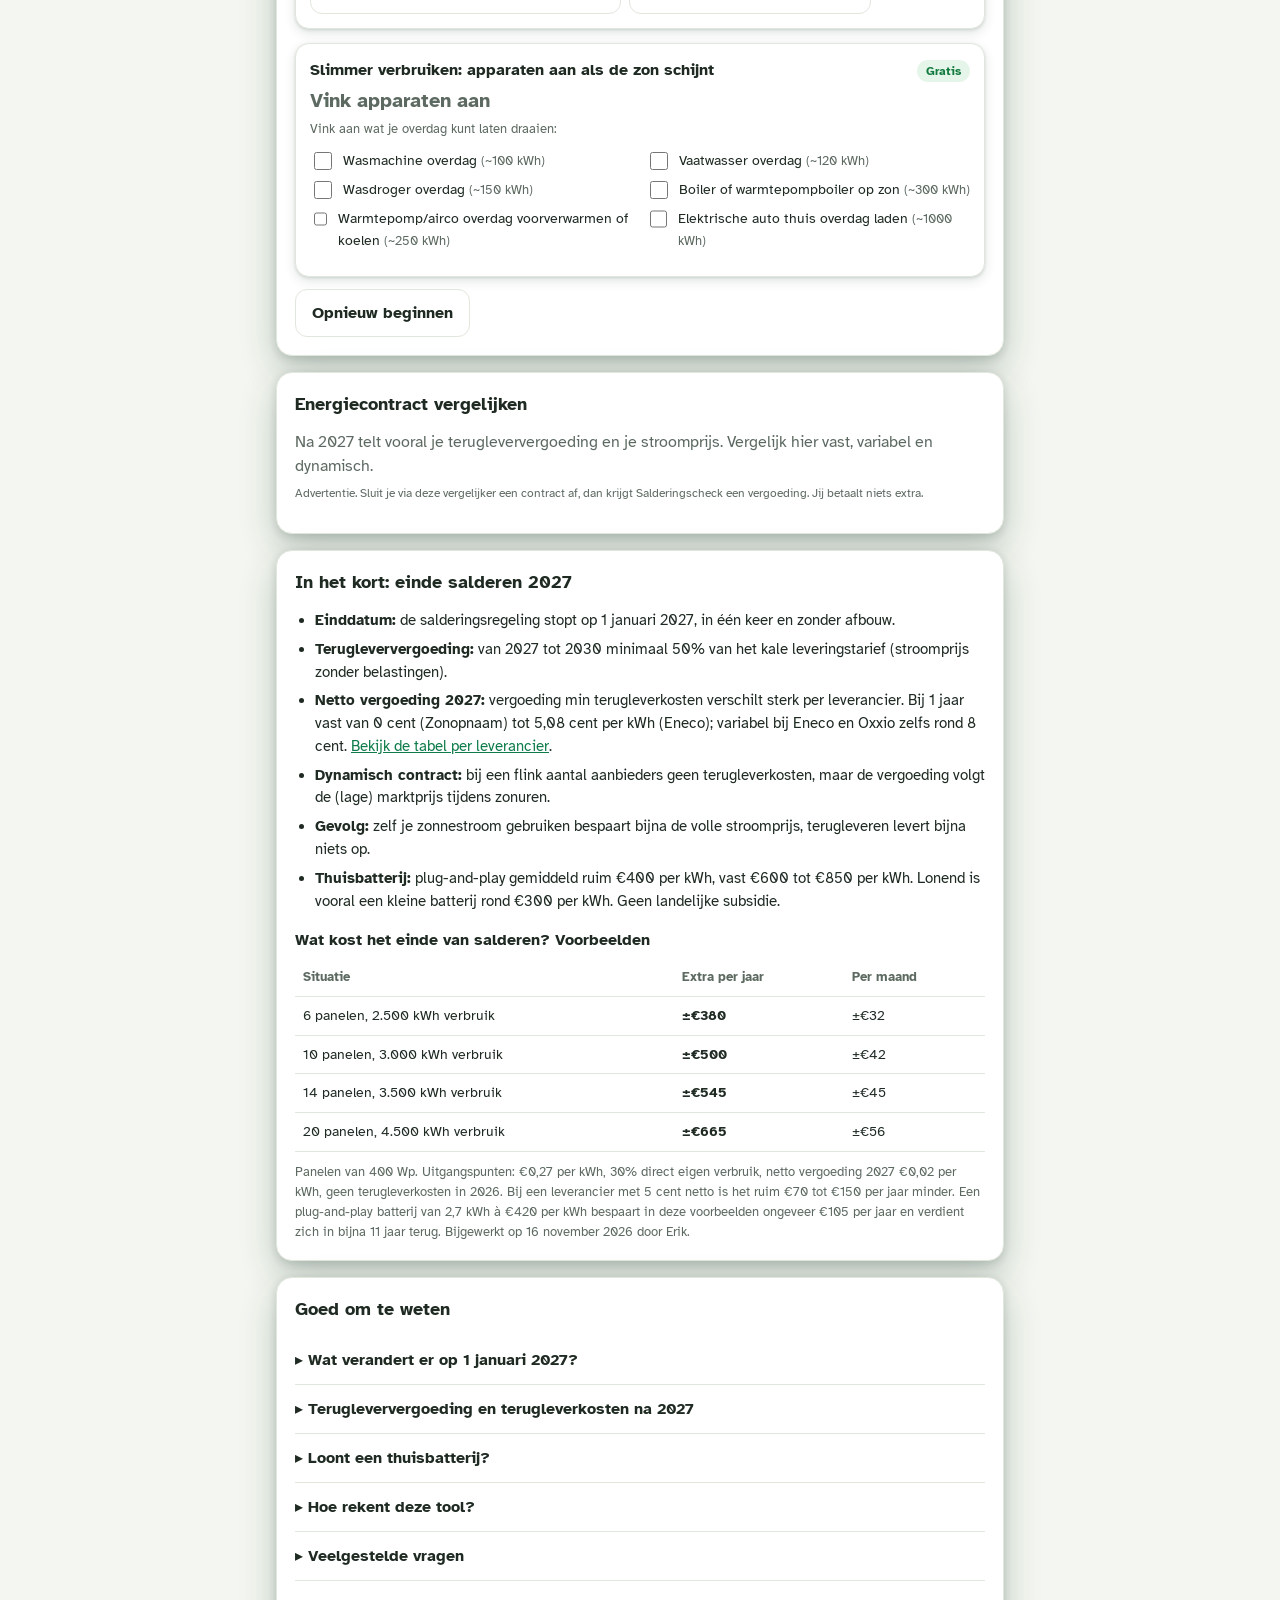
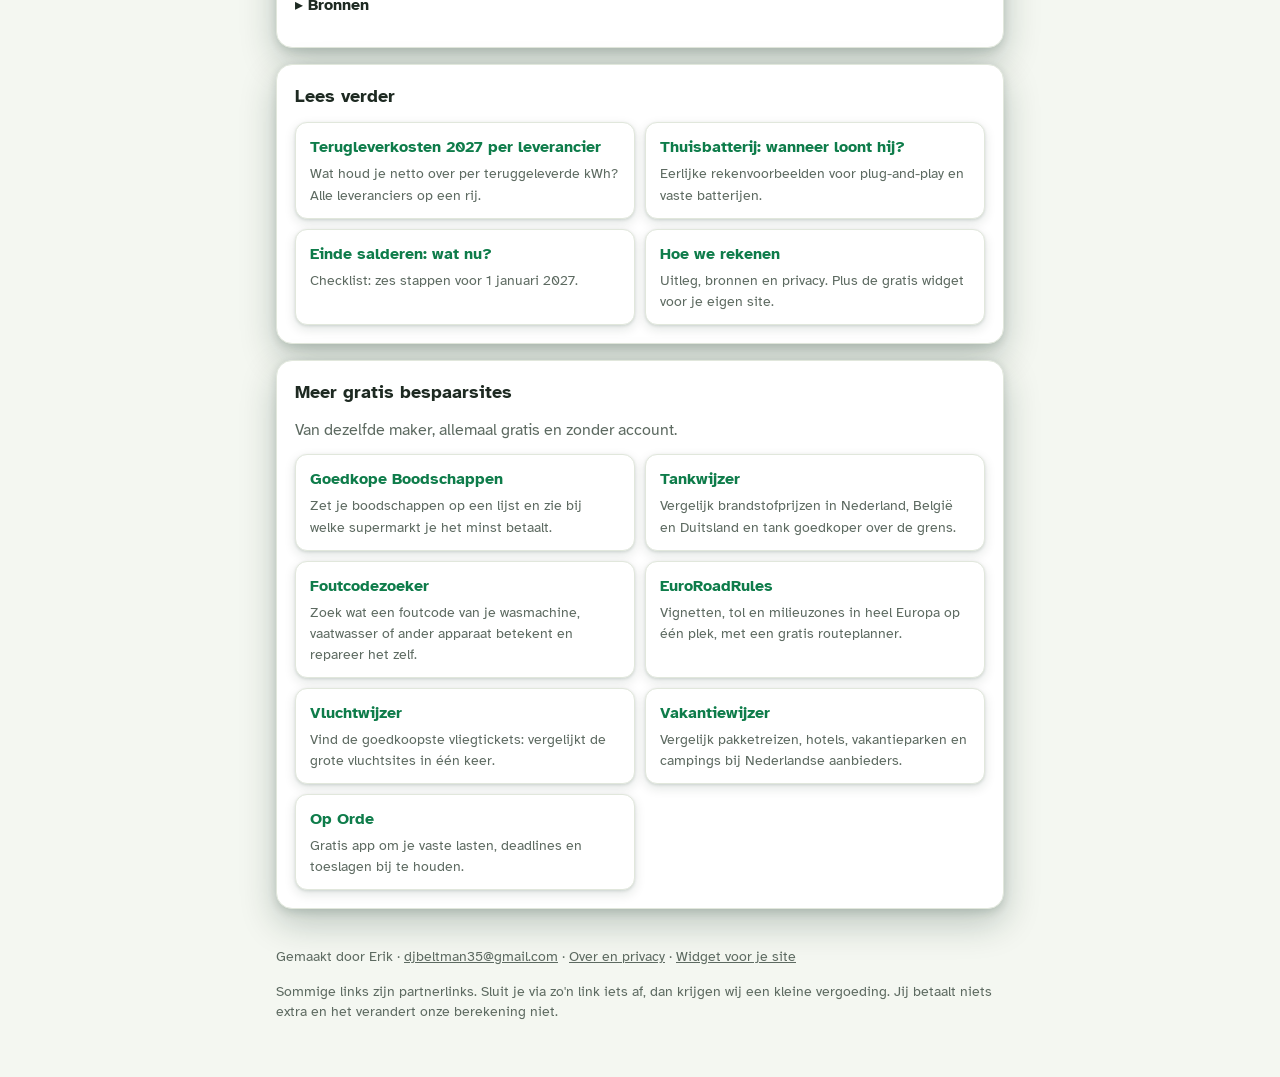
==== commit 5c65ebaf: "Icoon groter en duidelijker achter het hele kopblok Co-Authored-By: Claude Opus 5.5 <noreply@anthrop" ====
--- a/index.html
+++ b/index.html
@@ -284,7 +284,7 @@
 main.wrap{margin-top:0!important}
 .maker{font-size:13px;color:var(--muted);margin:0 0 6px}.maker a{color:var(--ink);font-weight:700;text-decoration:none}.maker a:hover{text-decoration:underline}
 .todo-cta{background:linear-gradient(180deg,#17a061 0%,#0e7c4a 55%,#0b6a3f 100%)!important}
-.hero h1{position:relative;isolation:isolate}.hero h1::before{content:"";position:absolute;left:50%;top:50%;width:clamp(120px,18vw,190px);height:clamp(120px,18vw,190px);transform:translate(-50%,-50%) rotate(0deg);background:url("data:image/svg+xml,%3Csvg xmlns='http://www.w3.org/2000/svg' viewBox='0 0 24 24'%3E%3Cpath fill='%230e7c4a' d='M6.76 4.84l-1.8-1.79-1.41 1.41 1.79 1.79 1.42-1.41zM4 10.5H1v2h3v-2zm9-9.95h-2V3.5h2V.55zm7.45 3.91l-1.41-1.41-1.79 1.79 1.41 1.41 1.79-1.79zm-3.21 13.7l1.79 1.8 1.41-1.41-1.8-1.79-1.4 1.4zM20 10.5v2h3v-2h-3zm-8-5c-3.31 0-6 2.69-6 6s2.69 6 6 6 6-2.69 6-6-2.69-6-6-6zm-1 16.95h2V19.5h-2v2.95zm-7.45-3.91l1.41 1.41 1.79-1.8-1.41-1.41-1.79 1.8z'/%3E%3C/svg%3E") center/contain no-repeat;opacity:.09;z-index:-1;pointer-events:none}@media (prefers-color-scheme:dark){.hero h1::before{opacity:.14}}
+.hero-in{position:relative;isolation:isolate}.hero-in::before{content:"";position:absolute;left:50%;top:-10px;transform:translateX(-50%);width:clamp(200px,26vw,260px);height:clamp(200px,26vw,260px);background:url("data:image/svg+xml,%3Csvg xmlns='http://www.w3.org/2000/svg' viewBox='0 0 24 24'%3E%3Cpath fill='%230e7c4a' d='M6.76 4.84l-1.8-1.79-1.41 1.41 1.79 1.79 1.42-1.41zM4 10.5H1v2h3v-2zm9-9.95h-2V3.5h2V.55zm7.45 3.91l-1.41-1.41-1.79 1.79 1.41 1.41 1.79-1.79zm-3.21 13.7l1.79 1.8 1.41-1.41-1.8-1.79-1.4 1.4zM20 10.5v2h3v-2h-3zm-8-5c-3.31 0-6 2.69-6 6s2.69 6 6 6 6-2.69 6-6-2.69-6-6-6zm-1 16.95h2V19.5h-2v2.95zm-7.45-3.91l1.41 1.41 1.79-1.8-1.41-1.41-1.79 1.8z'/%3E%3C/svg%3E") center/contain no-repeat;opacity:.16;z-index:-1;pointer-events:none}@media (prefers-color-scheme:dark){.hero-in::before{opacity:.22}}
 /* gbstijl:end */
 </style>
 </head>
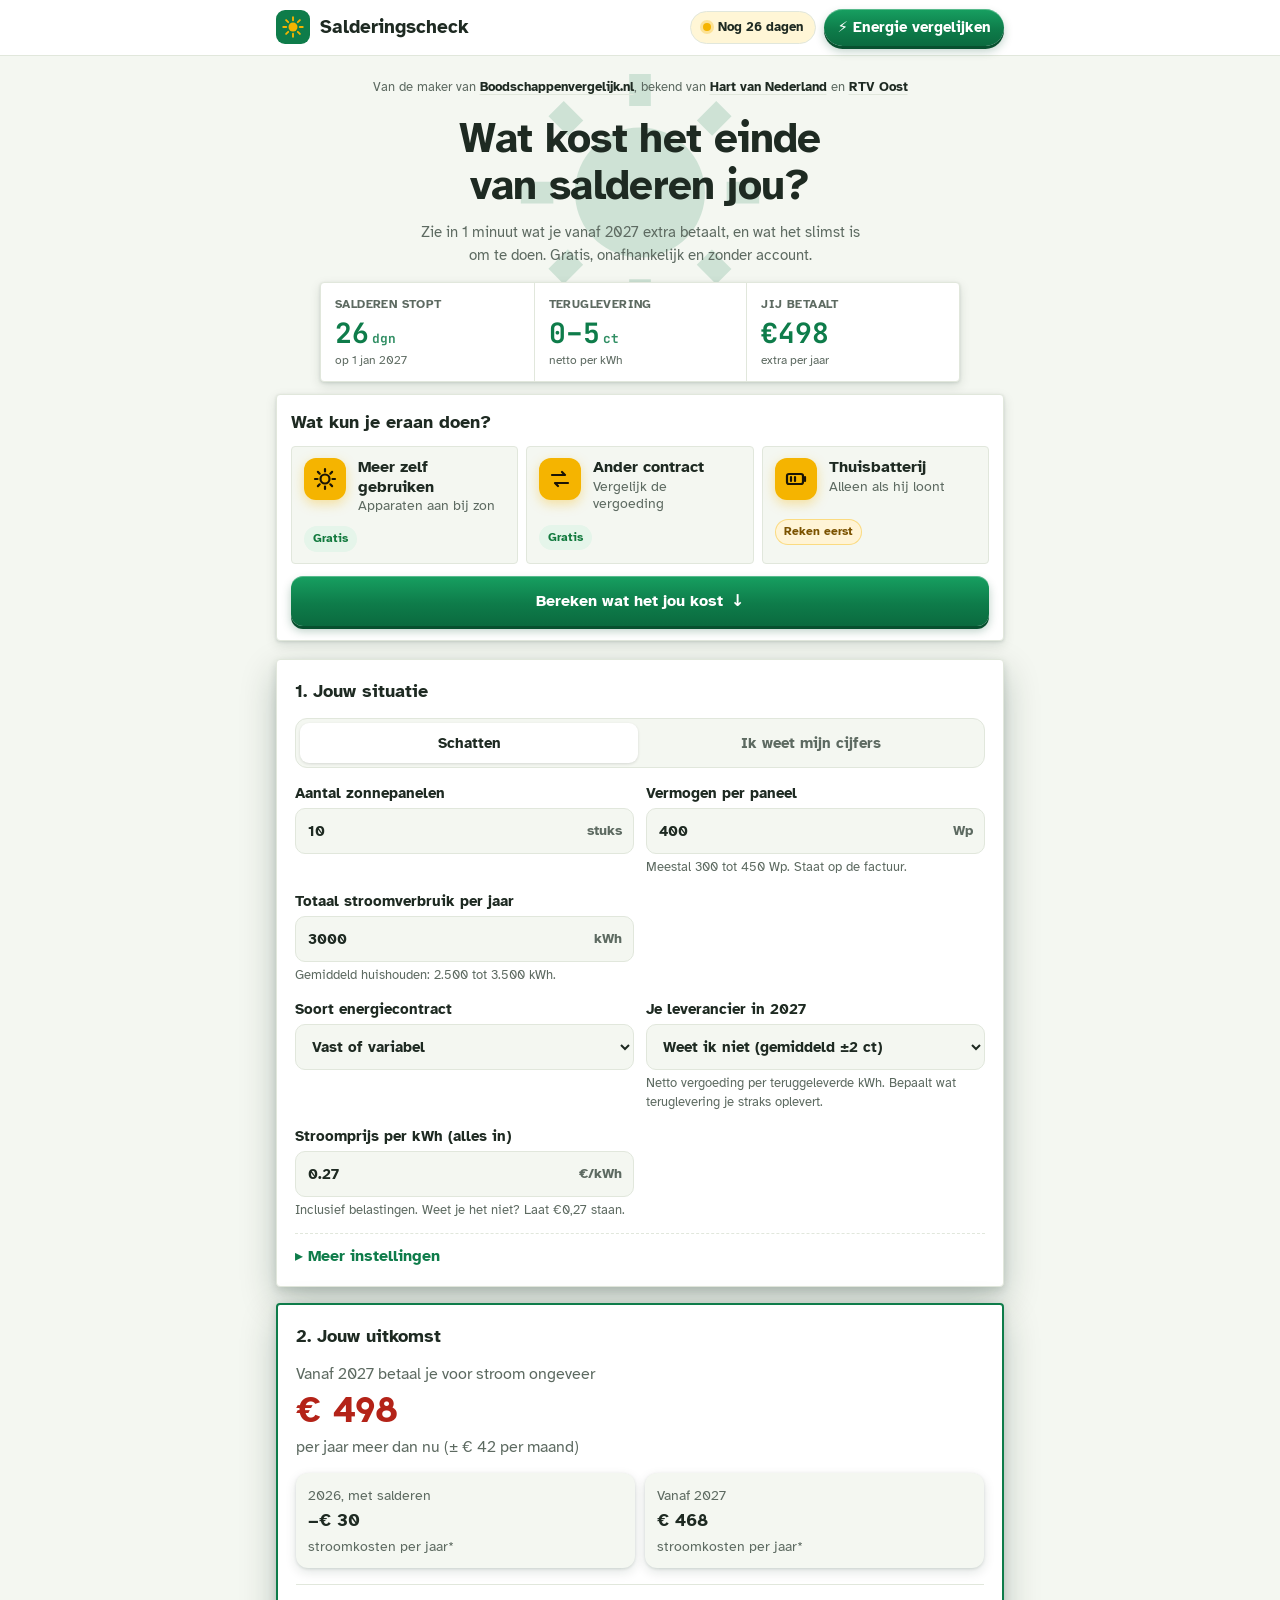
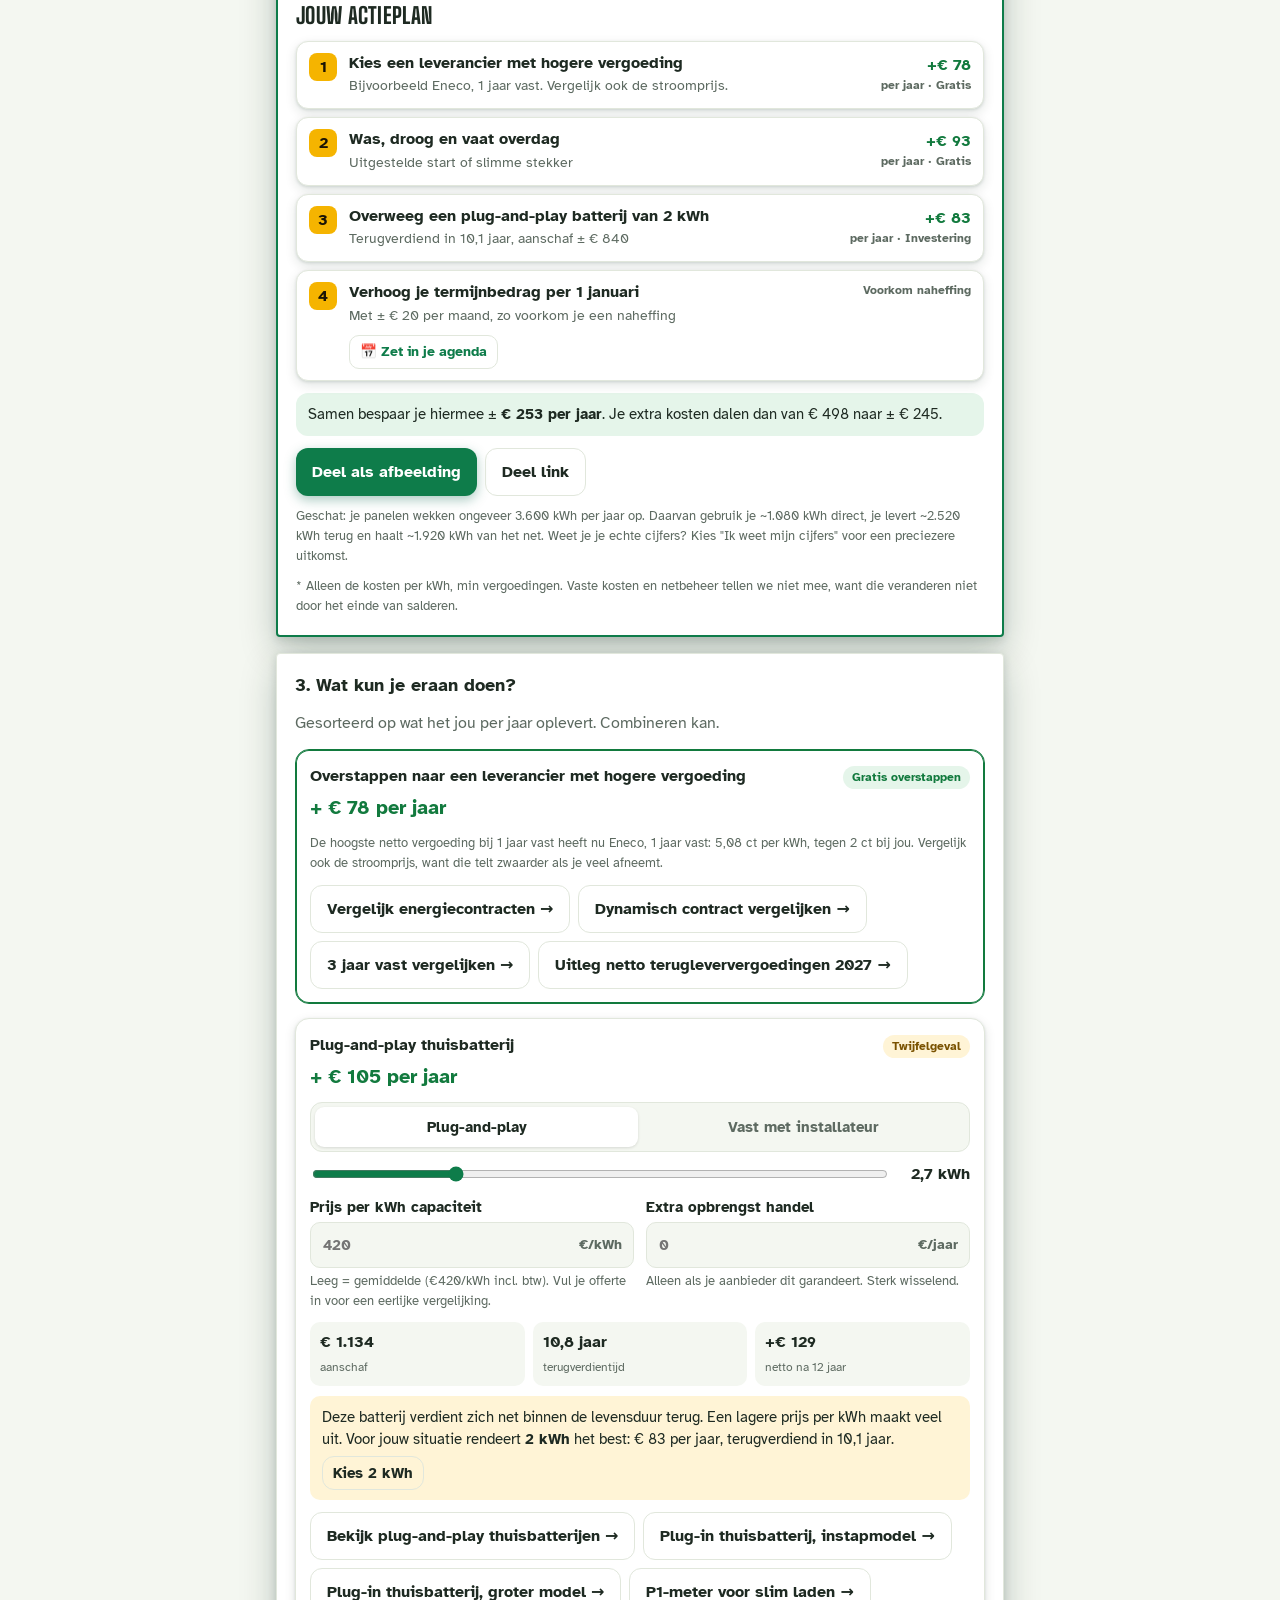
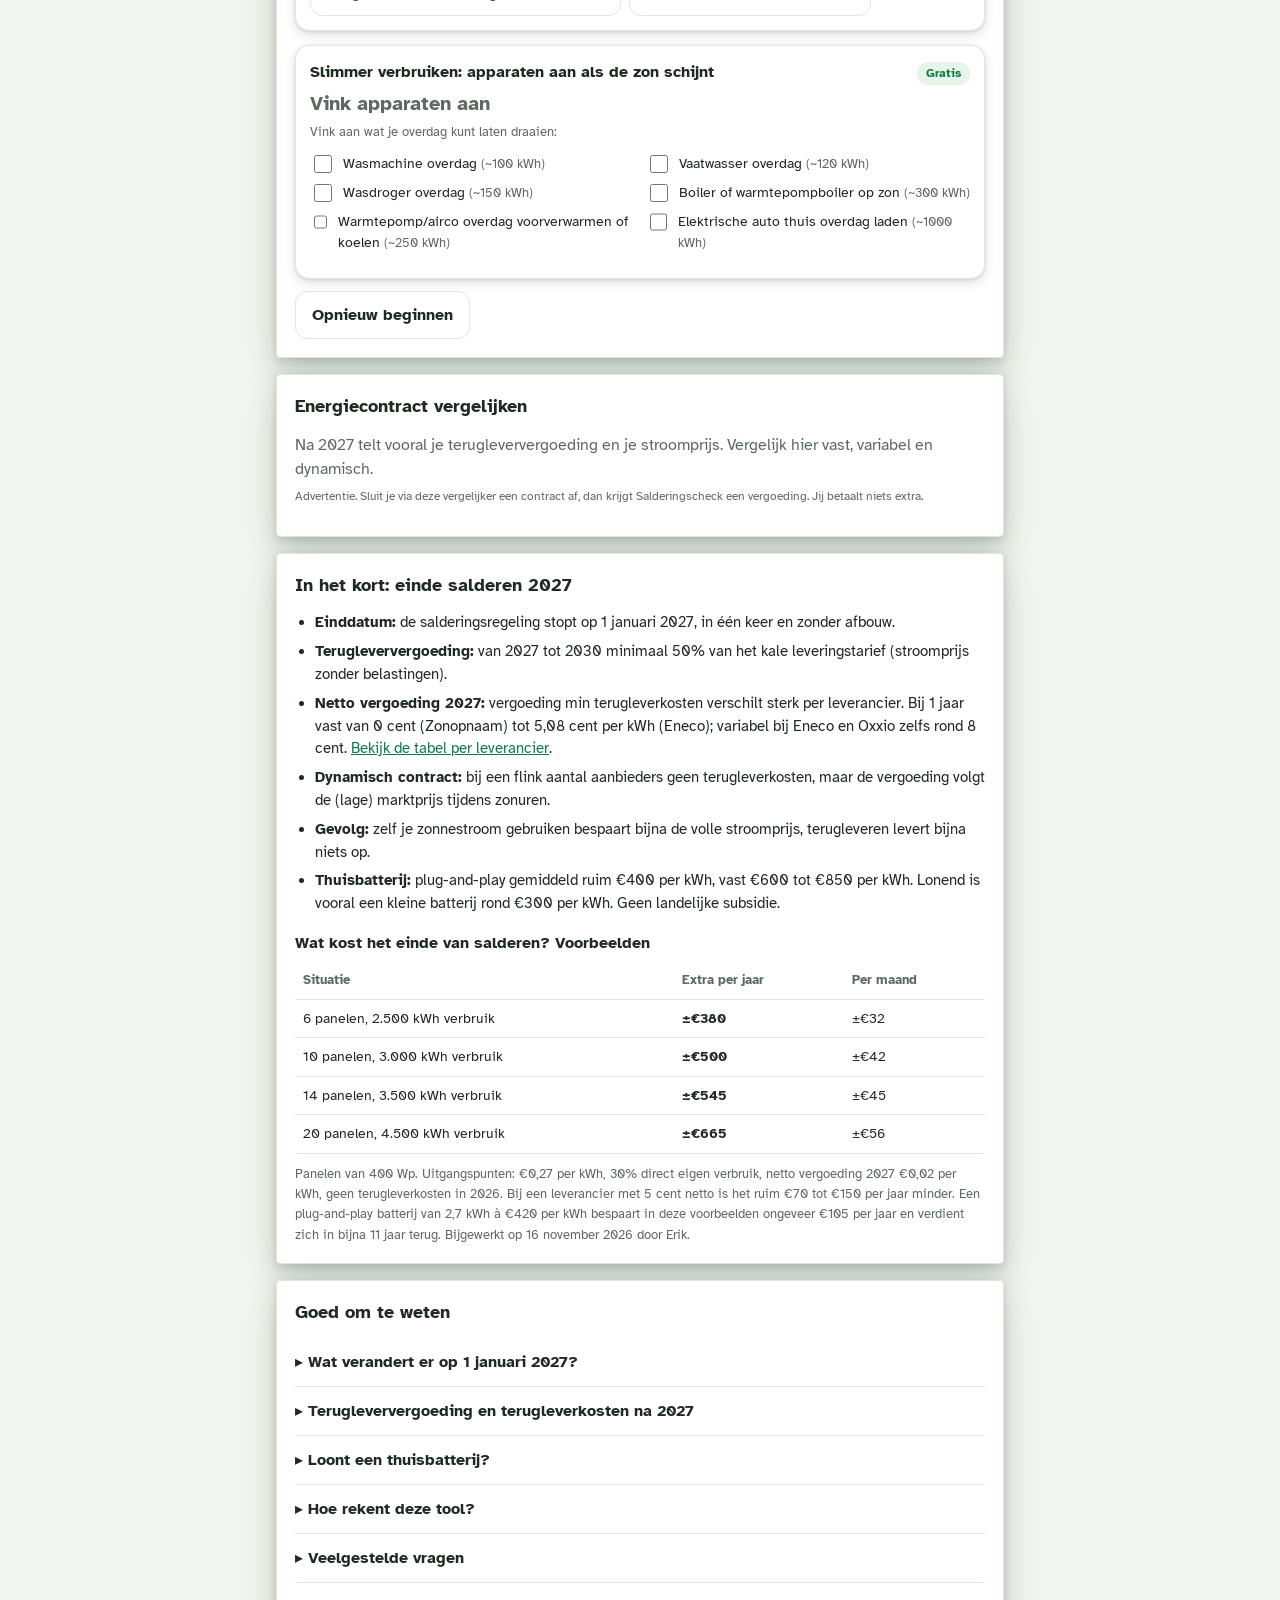
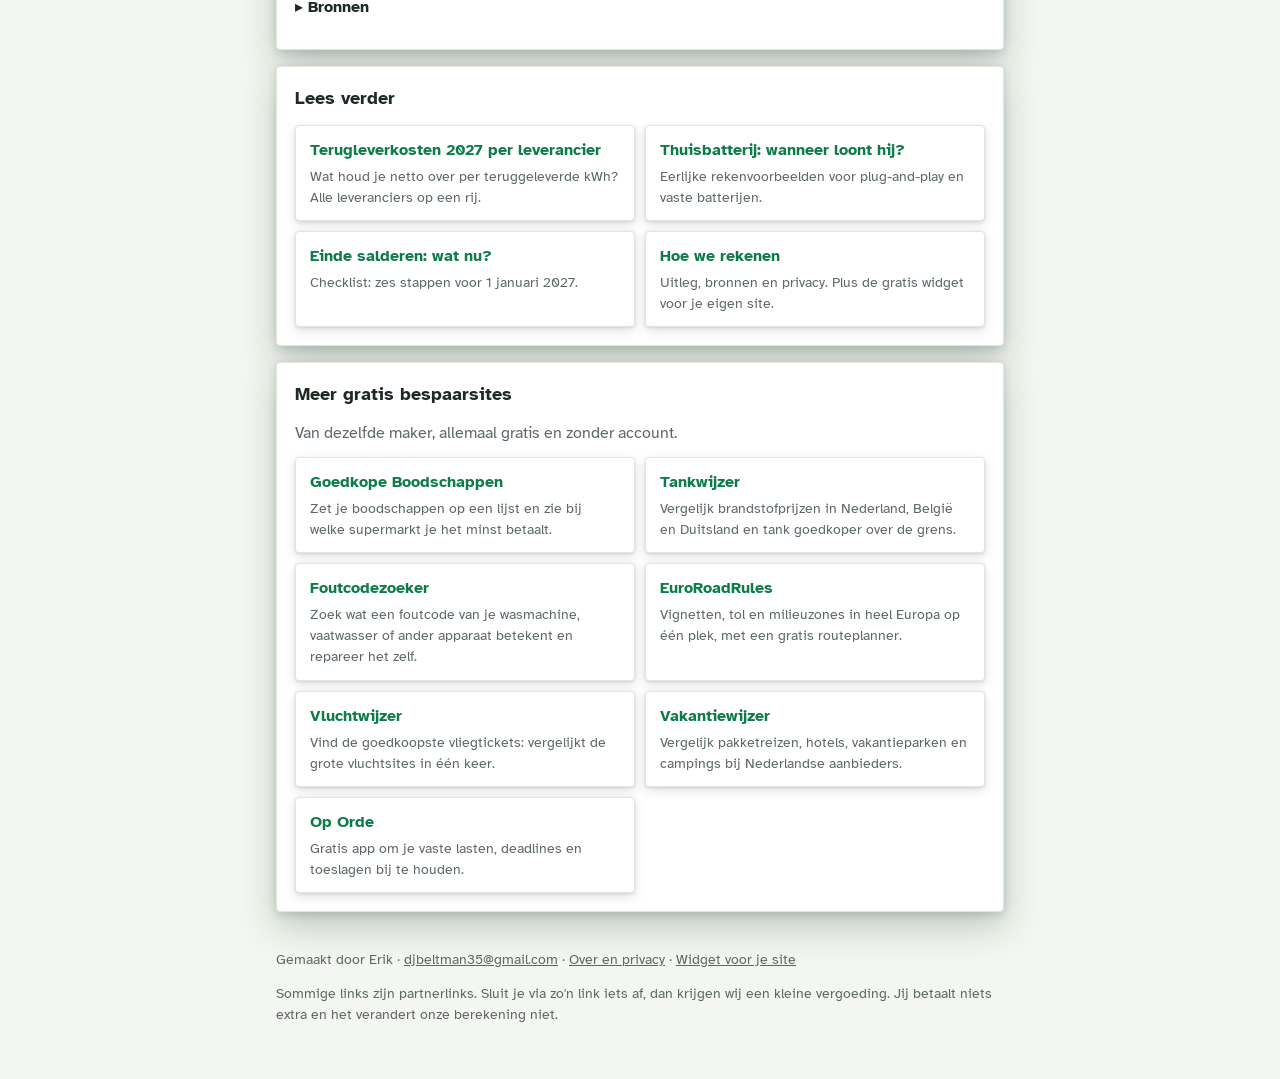
==== commit 3b991ab8: "Opzet zoals boodschappenvergelijk.nl: groene knop in de kop, bekend-van-links; sw v28 Co-Authored-By" ====
--- a/index.html
+++ b/index.html
@@ -285,6 +285,13 @@
 .maker{font-size:13px;color:var(--muted);margin:0 0 6px}.maker a{color:var(--ink);font-weight:700;text-decoration:none}.maker a:hover{text-decoration:underline}
 .todo-cta{background:linear-gradient(180deg,#17a061 0%,#0e7c4a 55%,#0b6a3f 100%)!important}
 .hero-in{position:relative;isolation:isolate}.hero-in::before{content:"";position:absolute;left:50%;top:-10px;transform:translateX(-50%);width:clamp(200px,26vw,260px);height:clamp(200px,26vw,260px);background:url("data:image/svg+xml,%3Csvg xmlns='http://www.w3.org/2000/svg' viewBox='0 0 24 24'%3E%3Cpath fill='%230e7c4a' d='M6.76 4.84l-1.8-1.79-1.41 1.41 1.79 1.79 1.42-1.41zM4 10.5H1v2h3v-2zm9-9.95h-2V3.5h2V.55zm7.45 3.91l-1.41-1.41-1.79 1.79 1.41 1.41 1.79-1.79zm-3.21 13.7l1.79 1.8 1.41-1.41-1.8-1.79-1.4 1.4zM20 10.5v2h3v-2h-3zm-8-5c-3.31 0-6 2.69-6 6s2.69 6 6 6 6-2.69 6-6-2.69-6-6-6zm-1 16.95h2V19.5h-2v2.95zm-7.45-3.91l1.41 1.41 1.79-1.8-1.41-1.41-1.79 1.8z'/%3E%3C/svg%3E") center/contain no-repeat;opacity:.16;z-index:-1;pointer-events:none}@media (prefers-color-scheme:dark){.hero-in::before{opacity:.22}}
+.gbnav{display:flex;align-items:center;gap:8px}
+.gbnav a.pil{background:linear-gradient(180deg,#17a061 0%,#0e7c4a 55%,#0b6a3f 100%);color:#fff;border-radius:999px;padding:7px 13px;font-weight:700;font-size:15px;text-decoration:none;white-space:nowrap;box-shadow:inset 0 1px 0 rgba(255,255,255,.28),0 3px 0 #08502f,0 5px 10px rgba(8,80,47,.28)}
+@media (max-width:520px){.gbbar .brand b{display:none}.gbnav .status{display:inline-flex!important}}
+@media (max-width:360px){.gbnav .status{display:none!important}}
+.maker a{text-decoration:underline;text-decoration-color:var(--line);text-underline-offset:3px;color:var(--ink);font-weight:700}
+.card,.meters,.todo,.todo-item,.site{border-radius:4px!important}
+.todo-cta{box-shadow:inset 0 1px 0 rgba(255,255,255,.28),0 3px 0 #08502f,0 5px 10px rgba(8,80,47,.28)!important}
 /* gbstijl:end */
 </style>
 </head>
@@ -293,7 +300,7 @@
         <span class="mark" aria-hidden="true"><svg viewBox="0 0 64 64"><circle cx="32" cy="32" r="12" fill="#f5b400"/><g stroke="#f5b400" stroke-width="5" stroke-linecap="round"><path d="M32 6v8M32 50v8M6 32h8M50 32h8M13.6 13.6l5.6 5.6M44.8 44.8l5.6 5.6M13.6 50.4l5.6-5.6M44.8 19.2l5.6-5.6"/></g></svg></span>
         <b>Salderings<span>check</span></b>
       </a>
-      <span class="status"><i></i><span id="countdown">1 jan 2027</span></span></div></div>
+      <nav class="gbnav" aria-label="Menu"><span class="status"><i></i><span id="countdown">1 jan 2027</span></span><a class="pil" href="#energie-vergelijken">⚡ Energie vergelijken</a></nav></div></div>
 <header class="hero">
   <svg class="deco" viewBox="0 0 260 260" aria-hidden="true">
     <g stroke="#f5b400" stroke-width="10" stroke-linecap="round" opacity=".55"><path d="M170 18v24M170 158v24M90 100h24M226 100h24M113 43l17 17M210 140l17 17M113 157l17-17M210 60l17-17"/></g>
@@ -301,7 +308,7 @@
     <g transform="translate(118 168) skewX(-20)" opacity=".75"><rect width="128" height="62" rx="5" fill="#0a3d2f" stroke="#cfe9dd" stroke-width="3"/><path d="M32 0v62M64 0v62M96 0v62M0 31h128" stroke="#cfe9dd" stroke-width="2.5"/><path d="M6 6h20" stroke="#ffffff" stroke-width="3" stroke-linecap="round" opacity=".5"/></g>
   </svg>
   <div class="wrap hero-in">
-    <p class="maker">Van de maker van <a href="https://boodschappenvergelijk.nl/?bron=salderingscheck">Boodschappenvergelijk.nl</a>, bekend van Hart van Nederland en RTV Oost</p>
+    <p class="maker">Van de maker van <a href="https://boodschappenvergelijk.nl/?bron=salderingscheck">Boodschappenvergelijk.nl</a>, bekend van <a href="https://www.hartvannederland.nl/advies-en-tips/kopen-besparen/videos/goedkoop-boodschappen-doen-erik-bouwt-vergelijker" target="_blank" rel="noopener">Hart van Nederland</a> en <a href="https://www.oost.nl/nieuws/3720144/rijssenaar-erik-beltman-rekent-af-met-dure-boodschappen-in-vergelijkingswebsite" target="_blank" rel="noopener">RTV Oost</a></p>
 <h1>Wat kost het einde van salderen jou?</h1>
     <p class="lead">Zie in 1 minuut wat je vanaf 2027 extra betaalt, en wat het slimst is om te doen. Gratis, onafhankelijk en zonder account.</p>
     <section class="meters" aria-label="Kerncijfers">
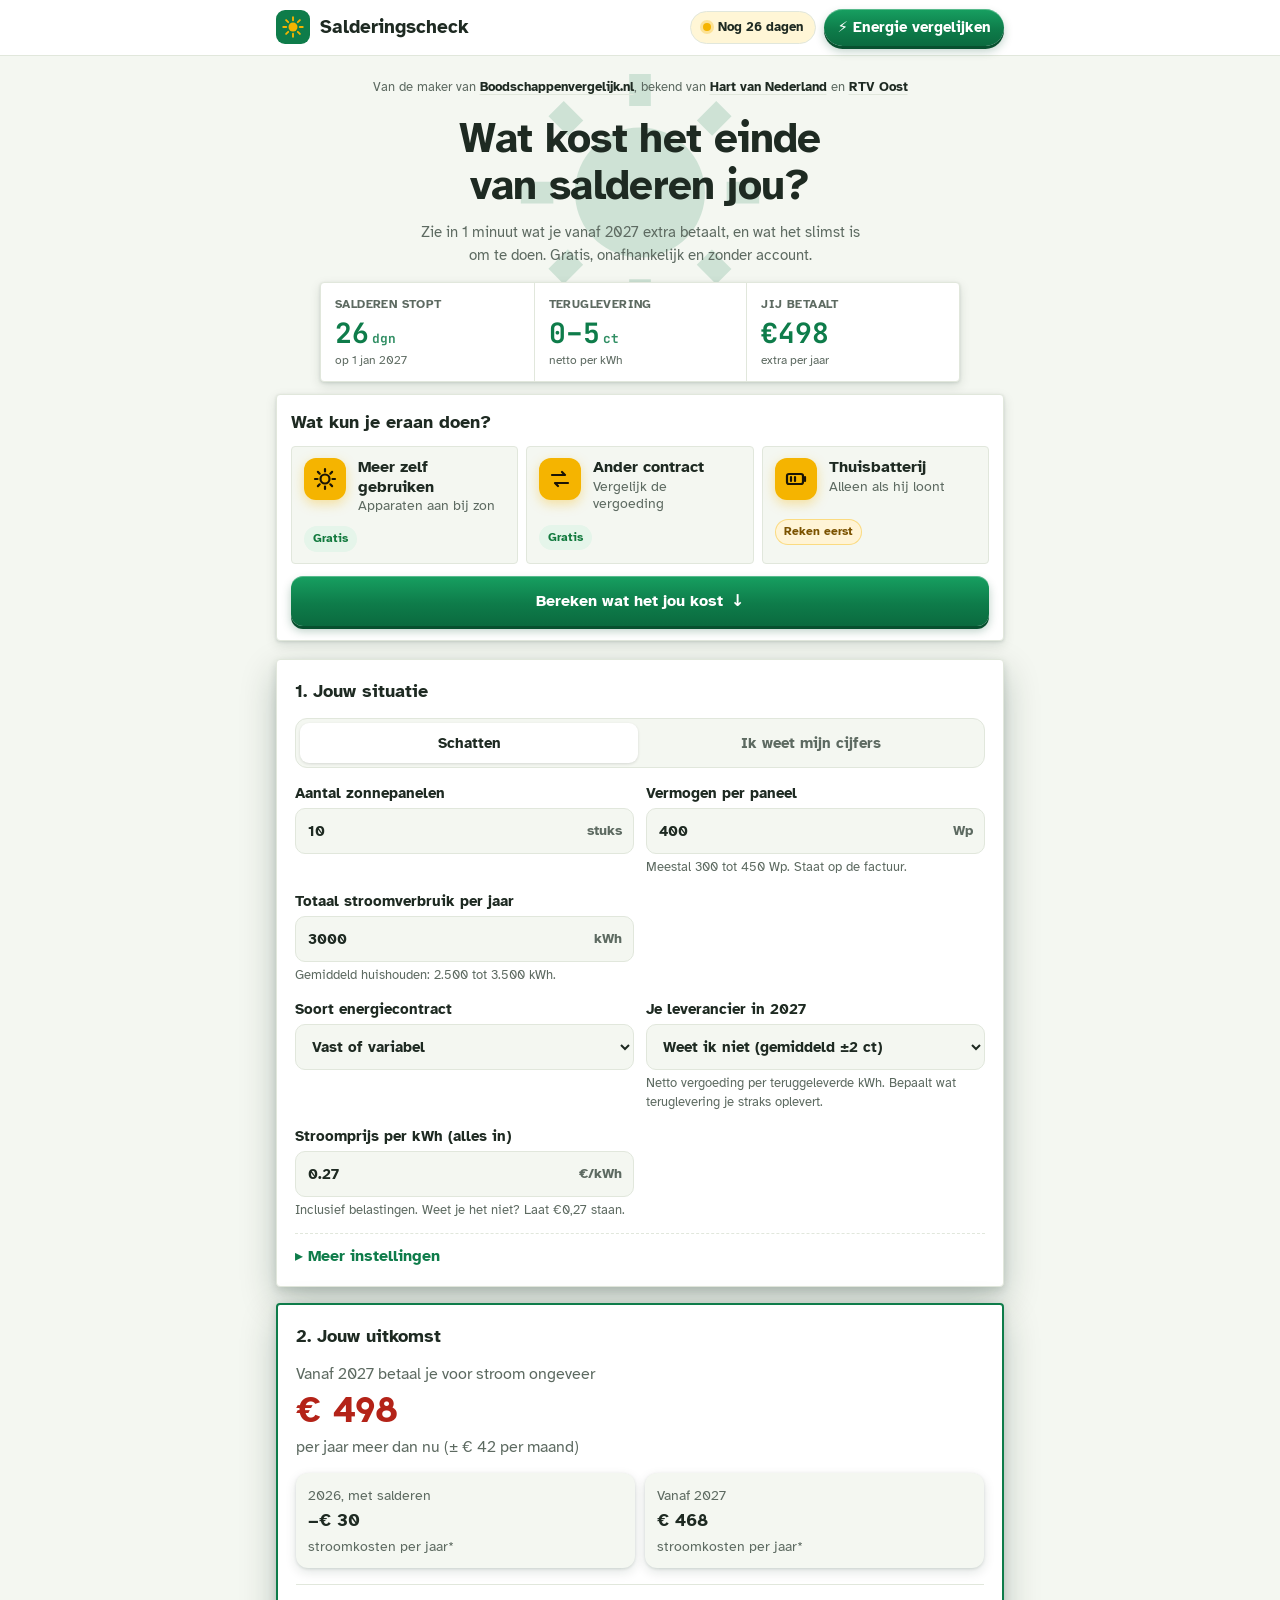
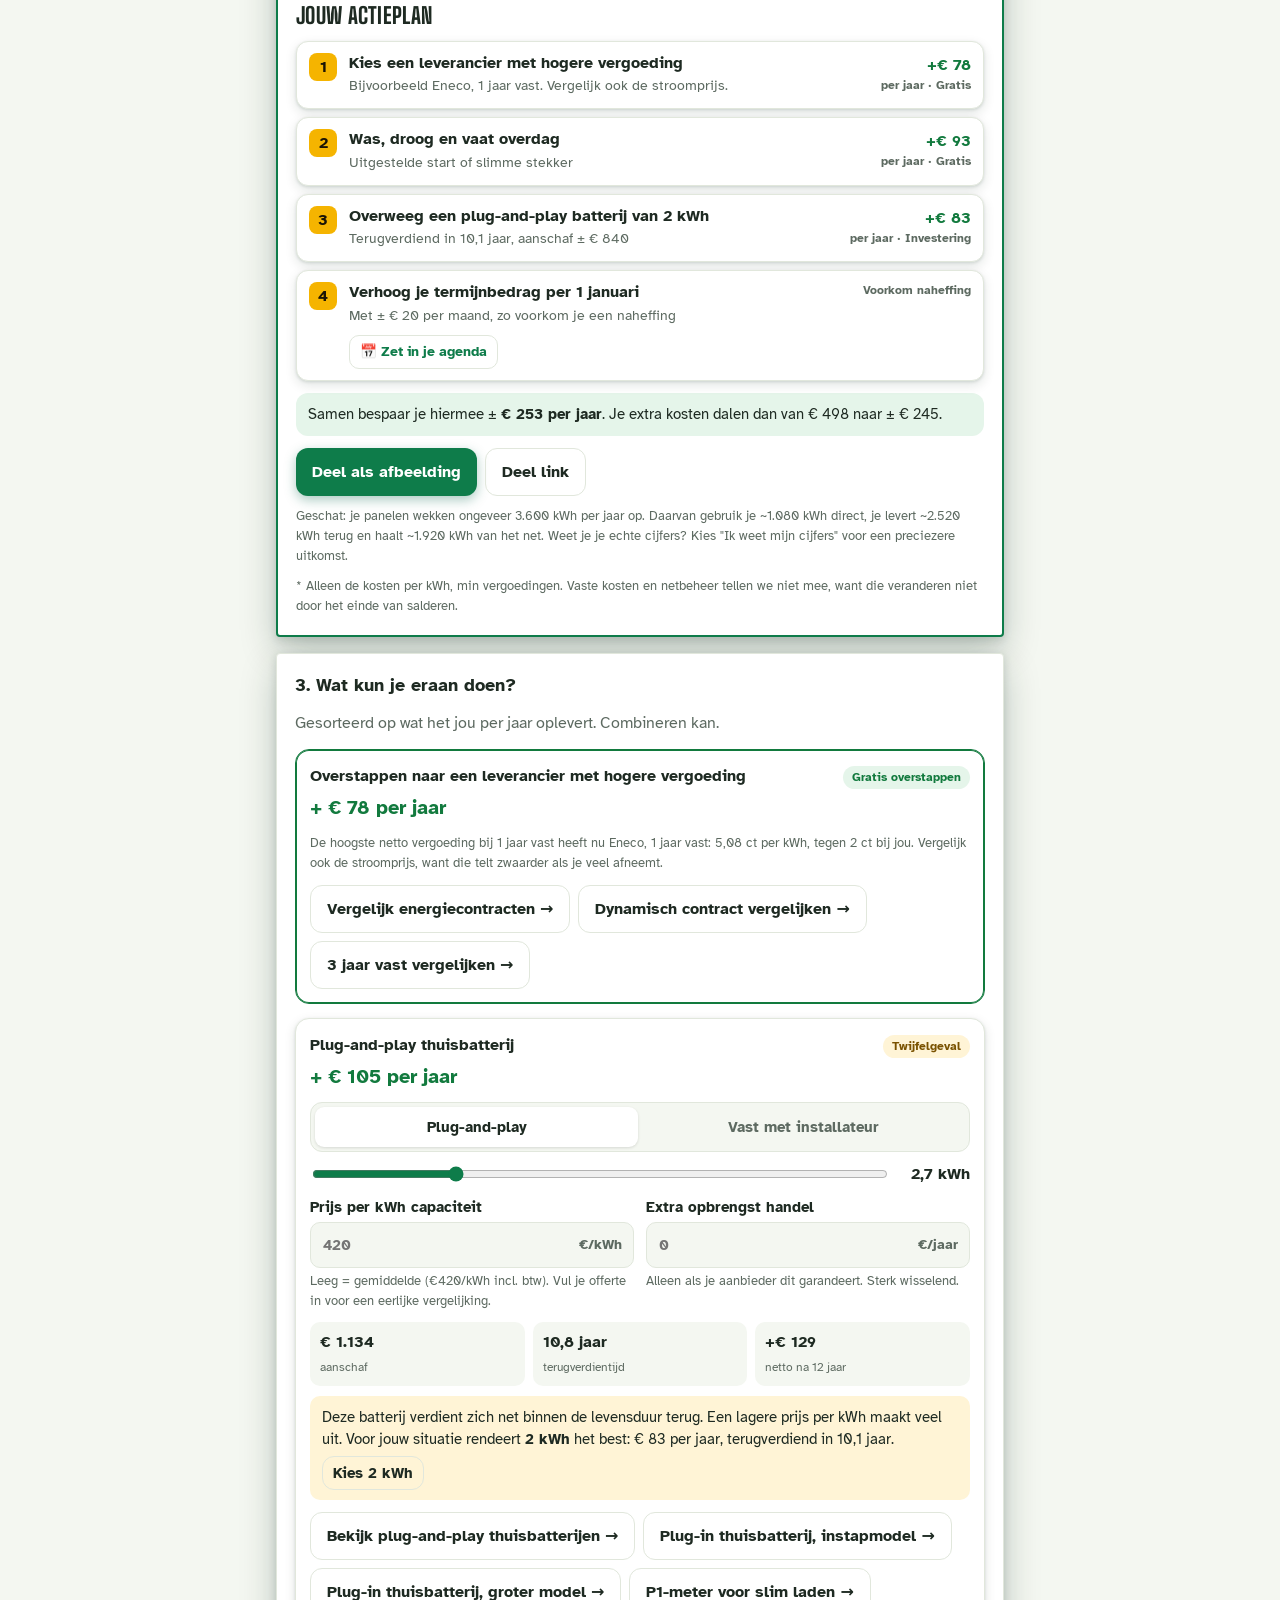
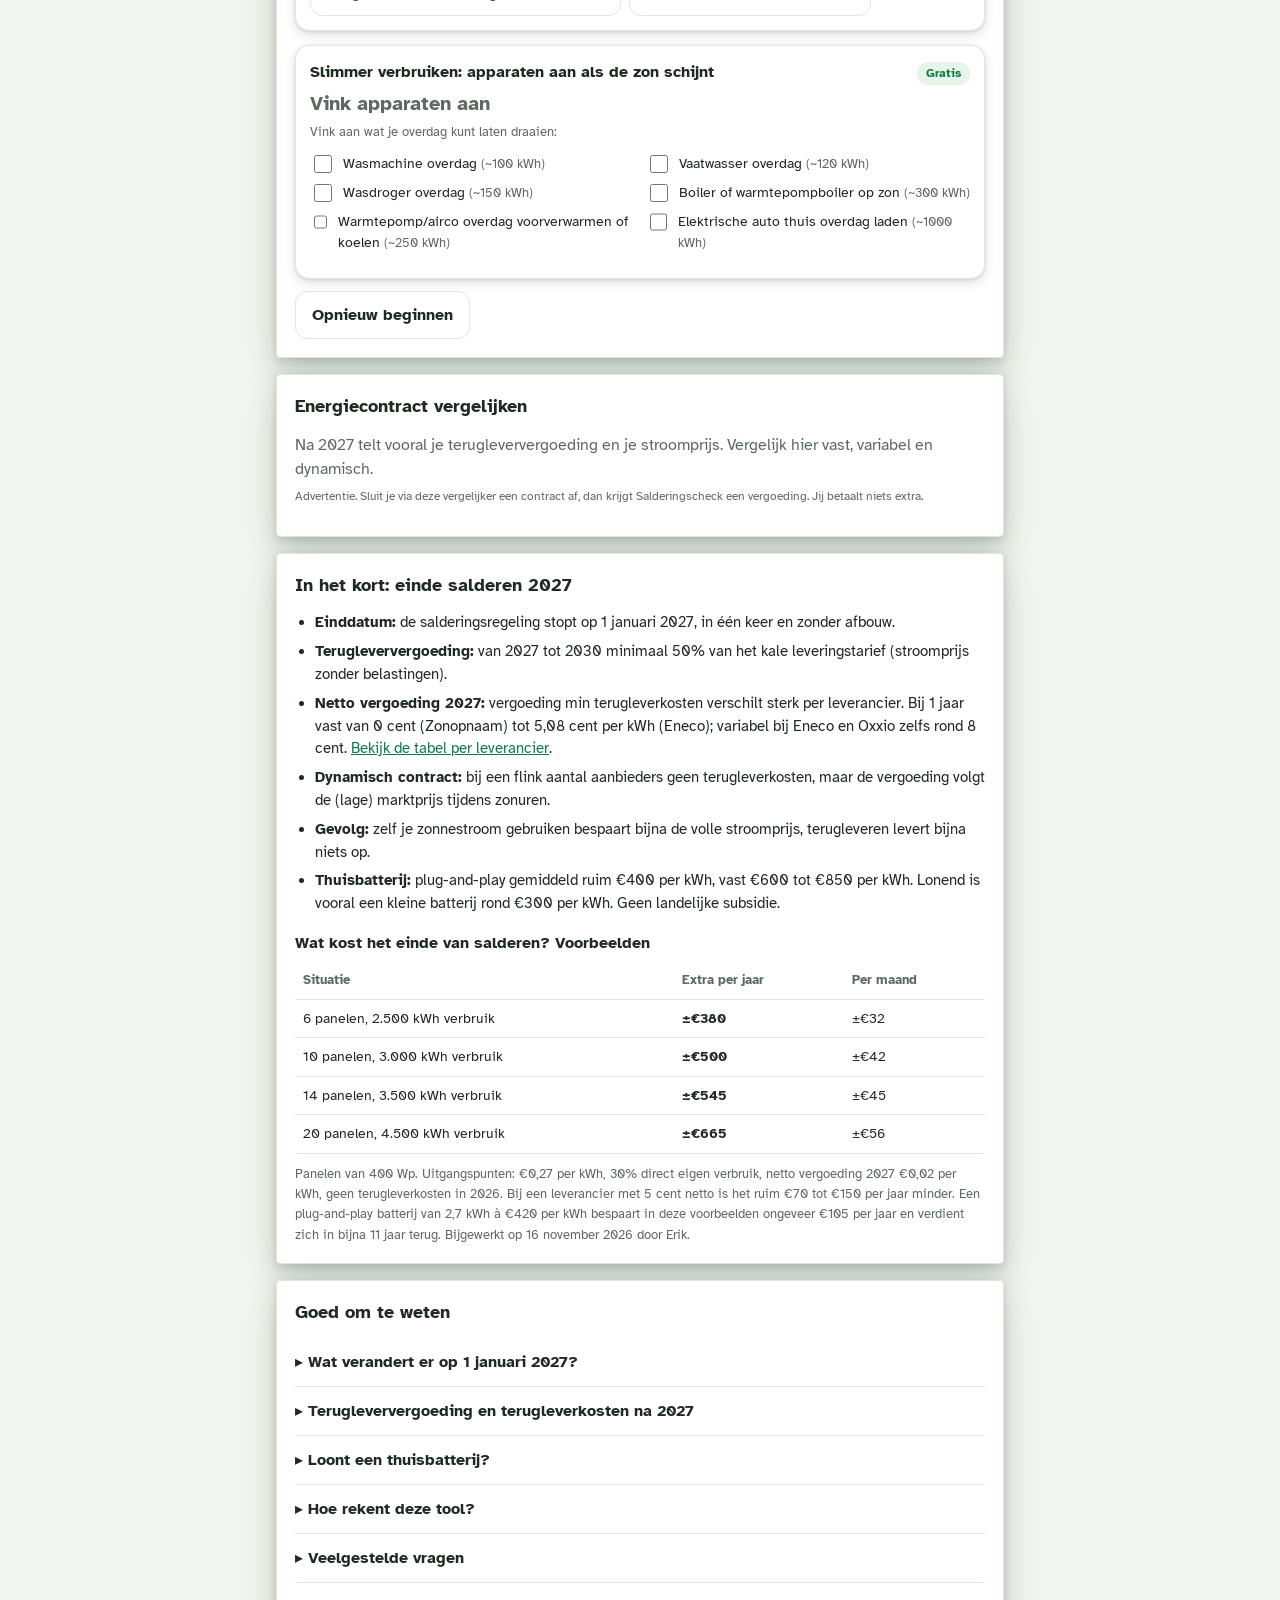
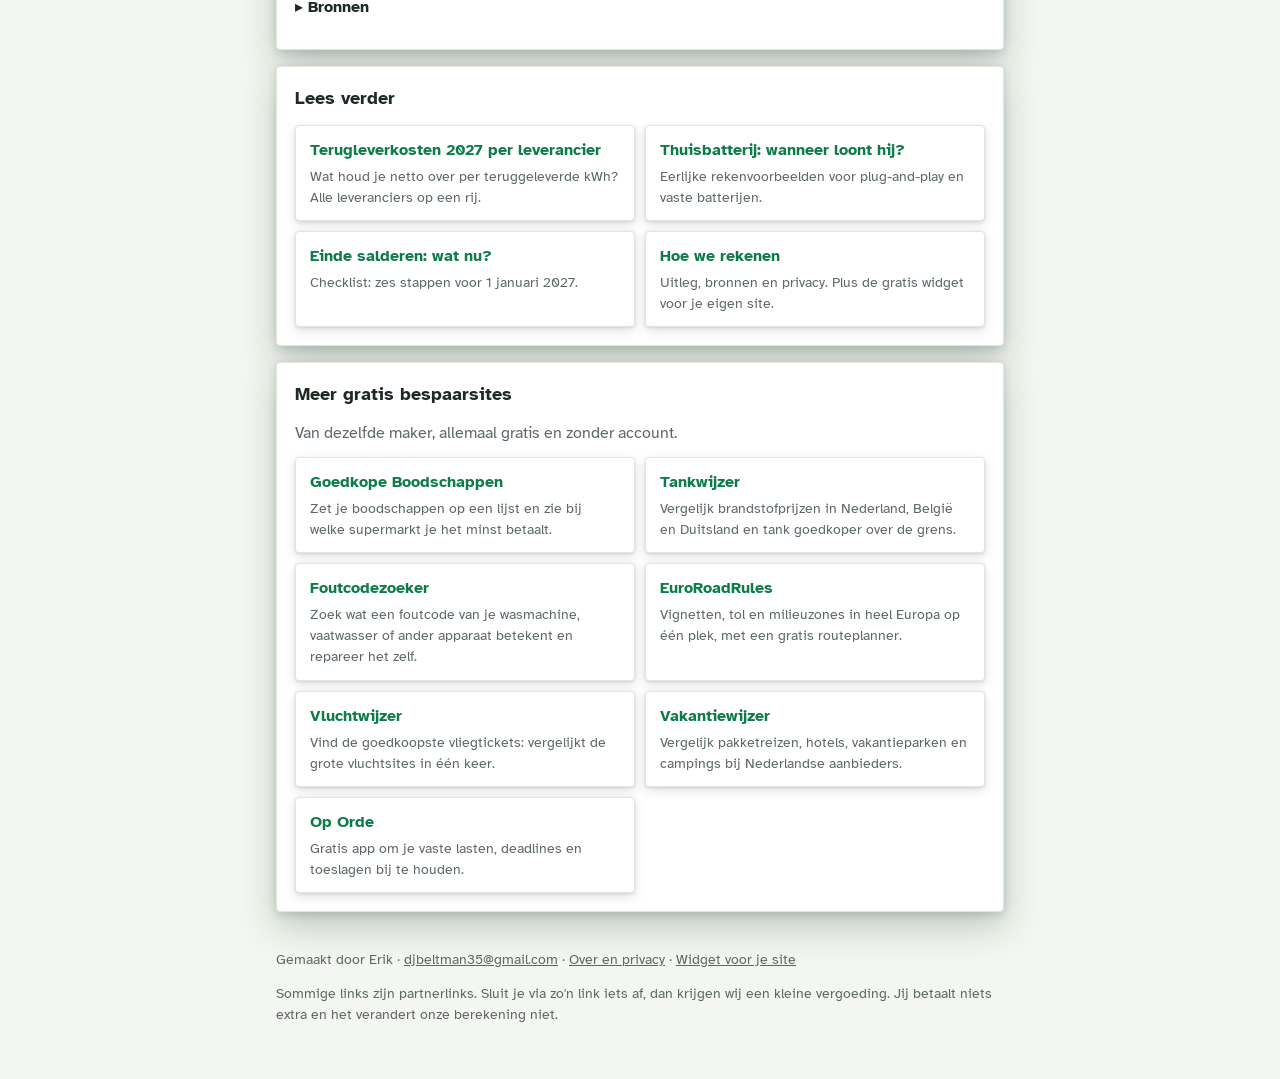
==== commit 955af93a: "Installeerbalk (Android-knop, iPhone-uitleg) en vaste home/terug-knoppen Co-Authored-By: Claude Opus" ====
--- a/index.html
+++ b/index.html
@@ -294,7 +294,7 @@
 .todo-cta{box-shadow:inset 0 1px 0 rgba(255,255,255,.28),0 3px 0 #08502f,0 5px 10px rgba(8,80,47,.28)!important}
 /* gbstijl:end */
 </style>
-</head>
+<script src="/installeer.js" defer></script></head>
 <body>
 <div class="gbbar"><div class="wrap in"><a class="brand" href="/">
         <span class="mark" aria-hidden="true"><svg viewBox="0 0 64 64"><circle cx="32" cy="32" r="12" fill="#f5b400"/><g stroke="#f5b400" stroke-width="5" stroke-linecap="round"><path d="M32 6v8M32 50v8M6 32h8M50 32h8M13.6 13.6l5.6 5.6M44.8 44.8l5.6 5.6M13.6 50.4l5.6-5.6M44.8 19.2l5.6-5.6"/></g></svg></span>
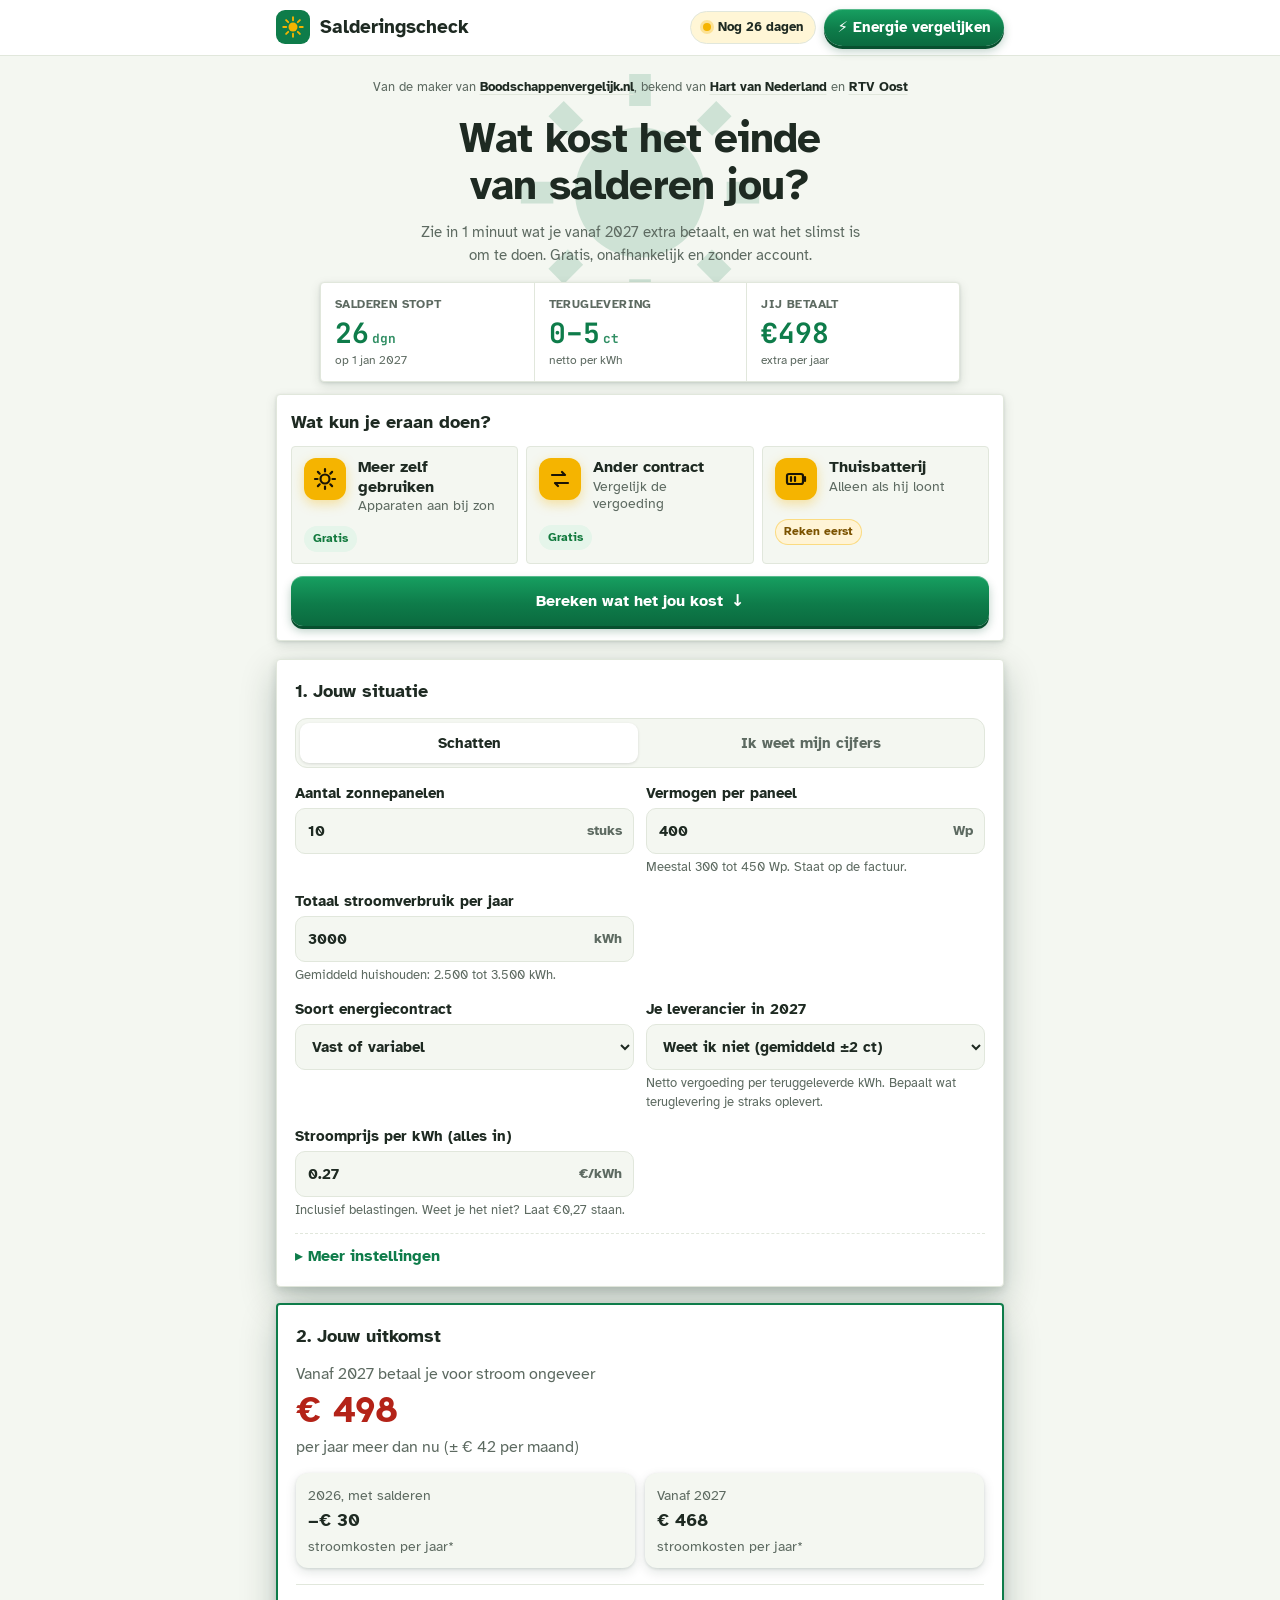
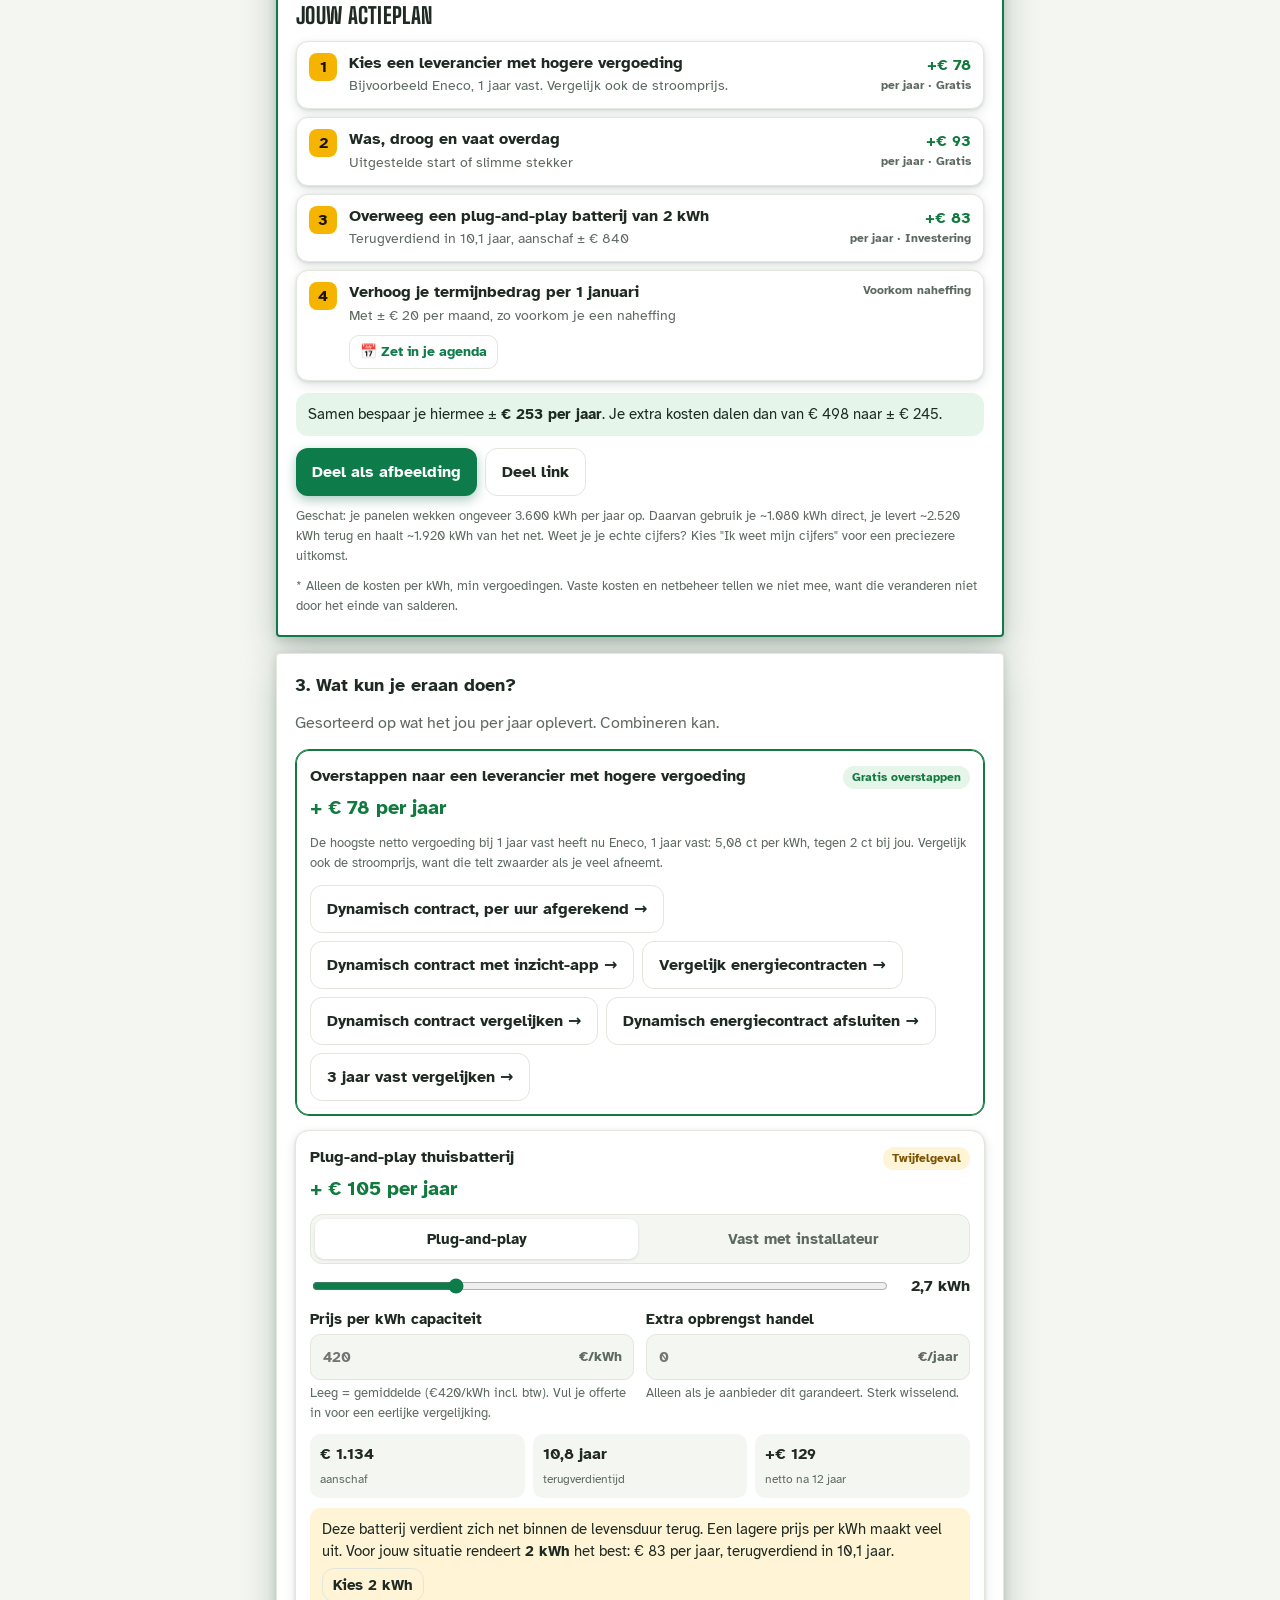
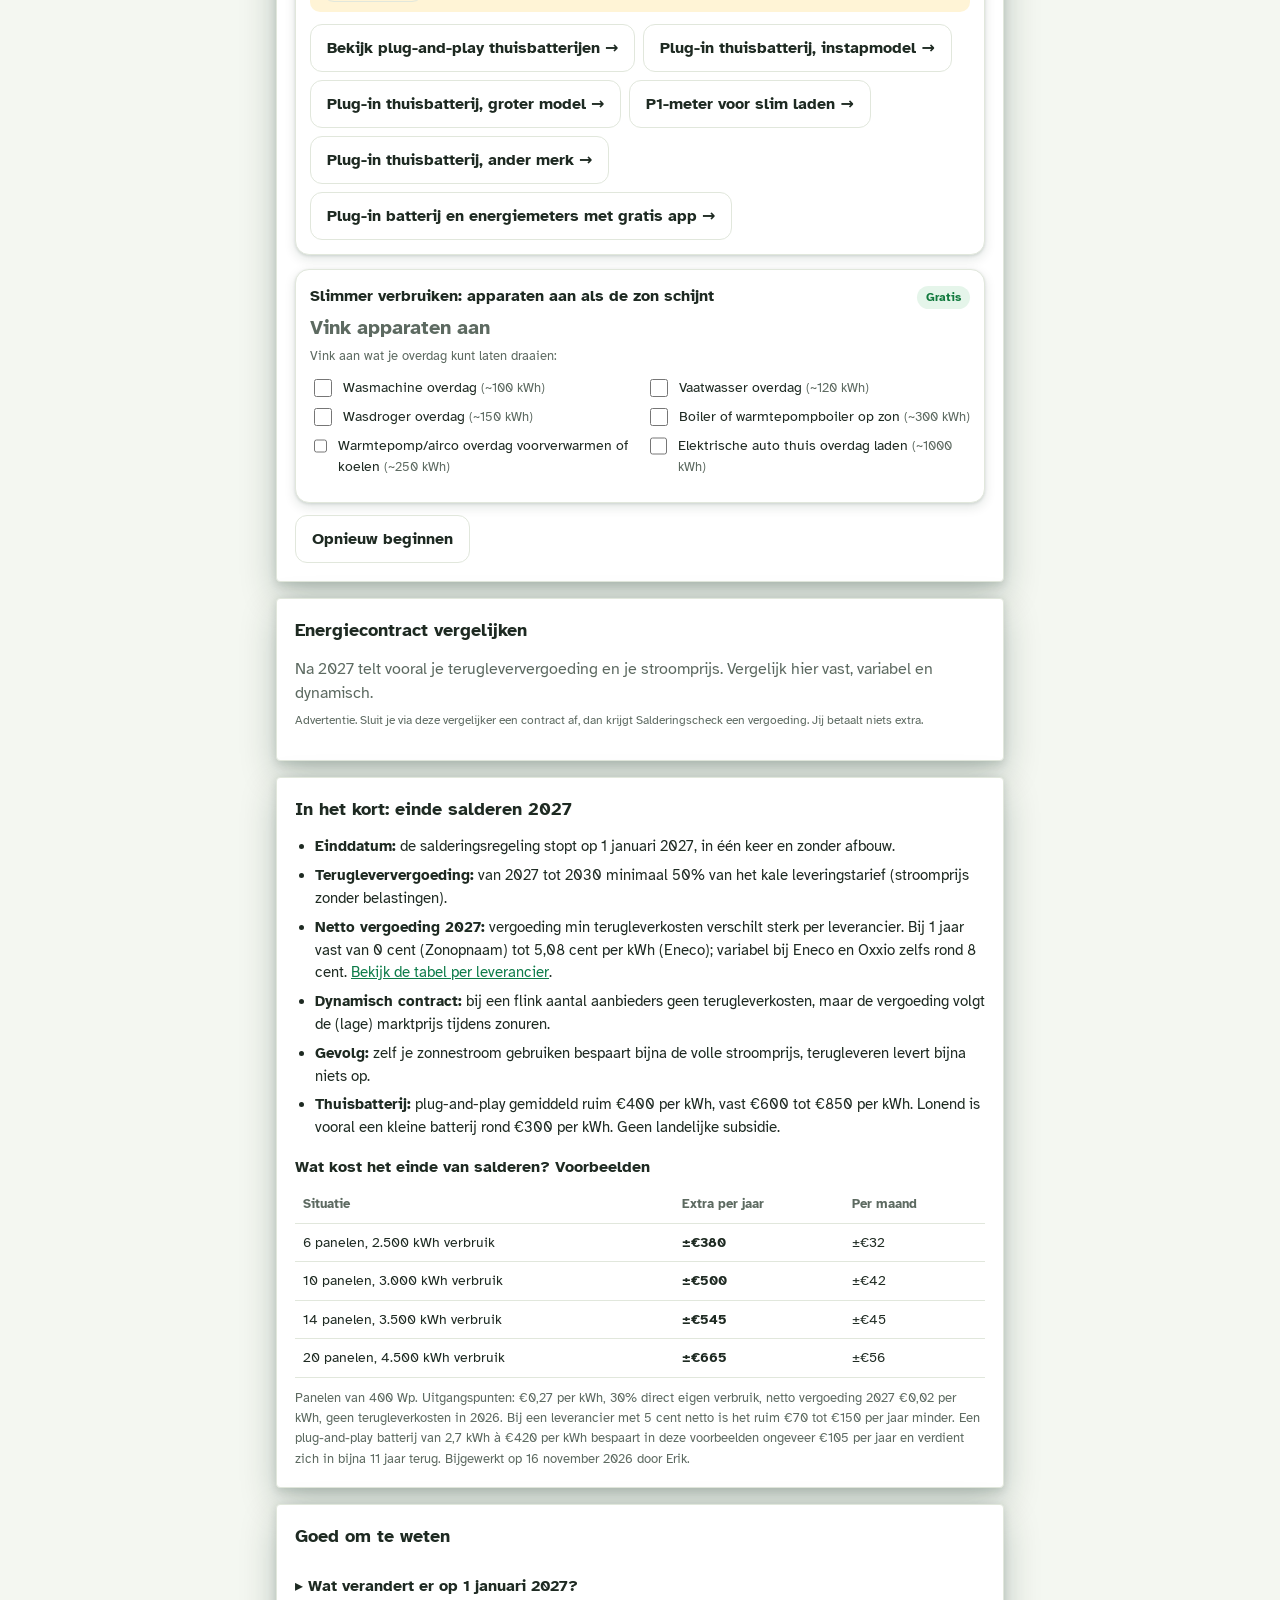
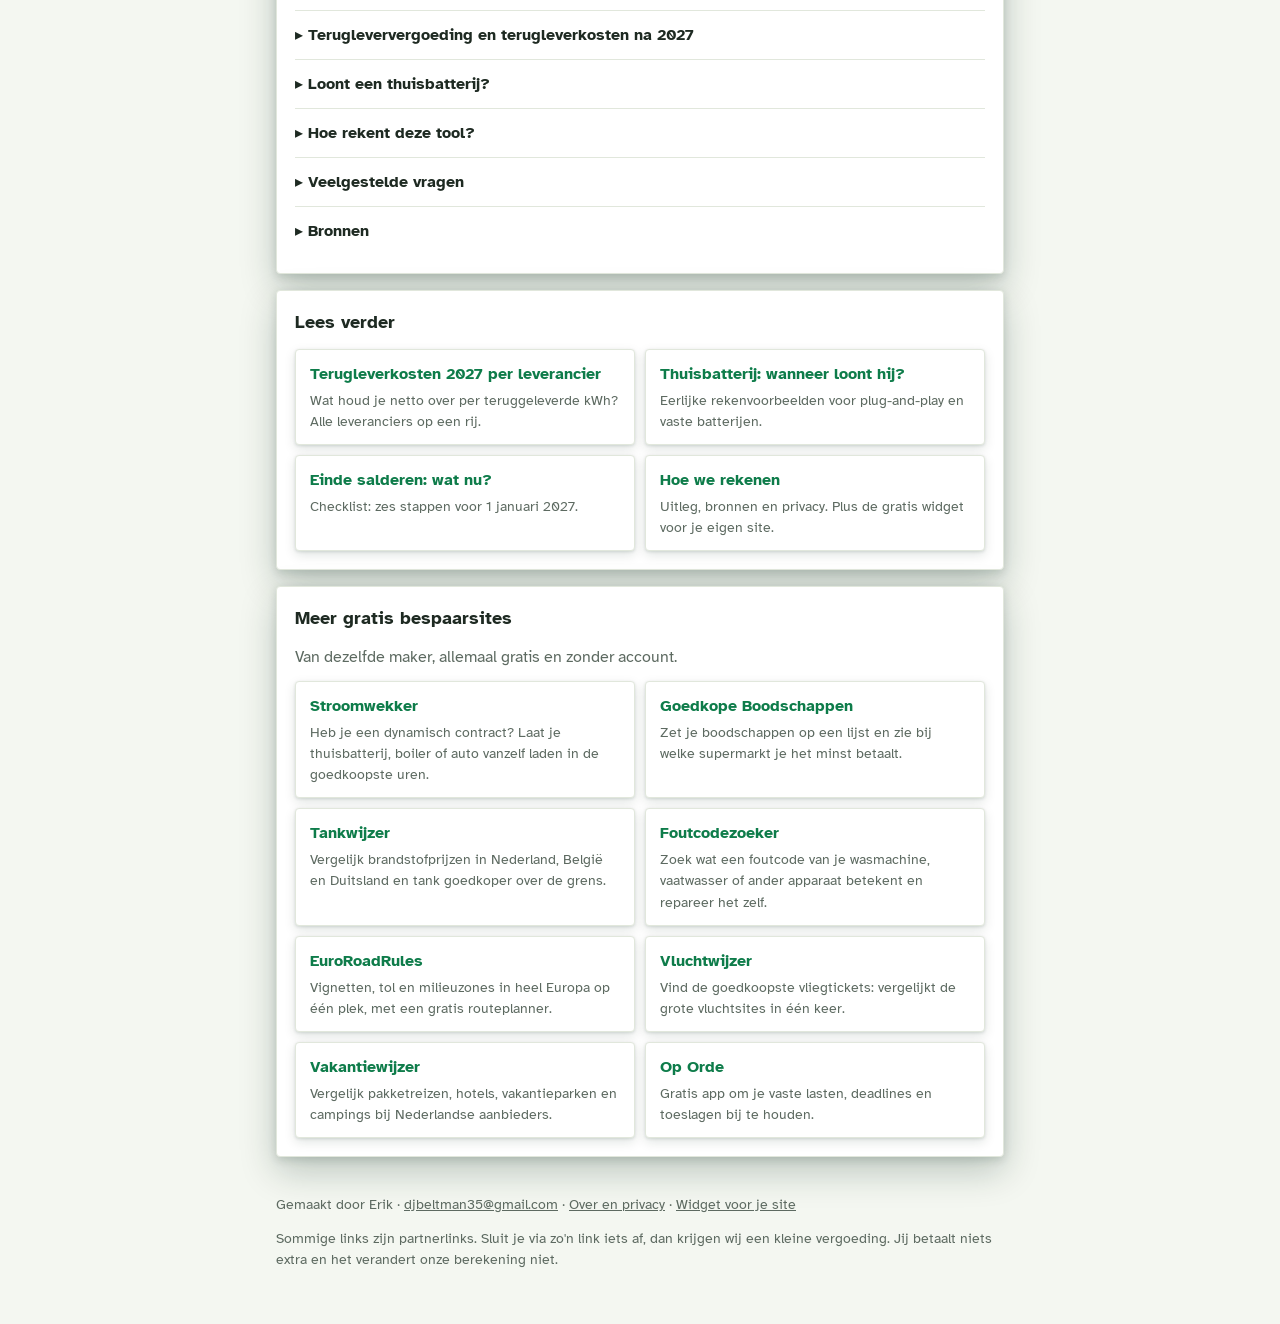
==== commit effcdd80: "Link naar Stroomwekker bij dynamische contracten en in 'Meer gratis bespaarsites' Co-Authored-By: Cl" ====
--- a/index.html
+++ b/index.html
@@ -492,6 +492,7 @@
       <summary>Terugleververgoeding en terugleverkosten na 2027</summary>
       <p>Van 2027 tot 2030 moet je leverancier je minimaal 50% van het kale leveringstarief betalen: de stroomprijs zonder energiebelasting en btw. Daar staan terugleverkosten per kWh tegenover. Wat je netto overhoudt, verschilt sterk per leverancier. Bij 1 jaar vast loopt dat van 0 tot ruim 5 cent per kWh, bij sommige variabele contracten rond 8 cent. Zie de <a href="/terugleverkosten-2027/">tabel per leverancier</a>.</p>
       <p>Bij een flink aantal dynamische contracten betaal je geen terugleverkosten. Je vergoeding volgt dan wel de marktprijs, en die is laag als de zon fel schijnt. Vergelijk daarom altijd de <strong>netto</strong> vergoeding: vergoeding min terugleverkosten.</p>
+      <p>Heb je een dynamisch contract en een thuisbatterij? Met <a href="https://stroomwekker.eu/">Stroomwekker</a> laad je hem gratis in de goedkoopste uren en gebruik je de stroom als hij duur is.</p>
       <p>Wijzigt je contract door het einde van salderen? Dan mag je het kosteloos opzeggen.</p>
     </details>
     <details>
@@ -555,6 +556,7 @@
     <h2 id="h-meer">Meer gratis bespaarsites</h2>
     <p class="sub">Van dezelfde maker, allemaal gratis en zonder account.</p>
     <div class="sitegrid">
+      <a class="site" href="https://stroomwekker.eu/"><b>Stroomwekker</b><span>Heb je een dynamisch contract? Laat je thuisbatterij, boiler of auto vanzelf laden in de goedkoopste uren.</span></a>
       <a class="site" href="https://boodschappenvergelijk.nl/"><b>Goedkope Boodschappen</b><span>Zet je boodschappen op een lijst en zie bij welke supermarkt je het minst betaalt.</span></a>
       <a class="site" href="https://goedkopertanken.netlify.app/"><b>Tankwijzer</b><span>Vergelijk brandstofprijzen in Nederland, België en Duitsland en tank goedkoper over de grens.</span></a>
       <a class="site" href="https://foutcodezoeker.nl/"><b>Foutcodezoeker</b><span>Zoek wat een foutcode van je wasmachine, vaatwasser of ander apparaat betekent en repareer het zelf.</span></a>
